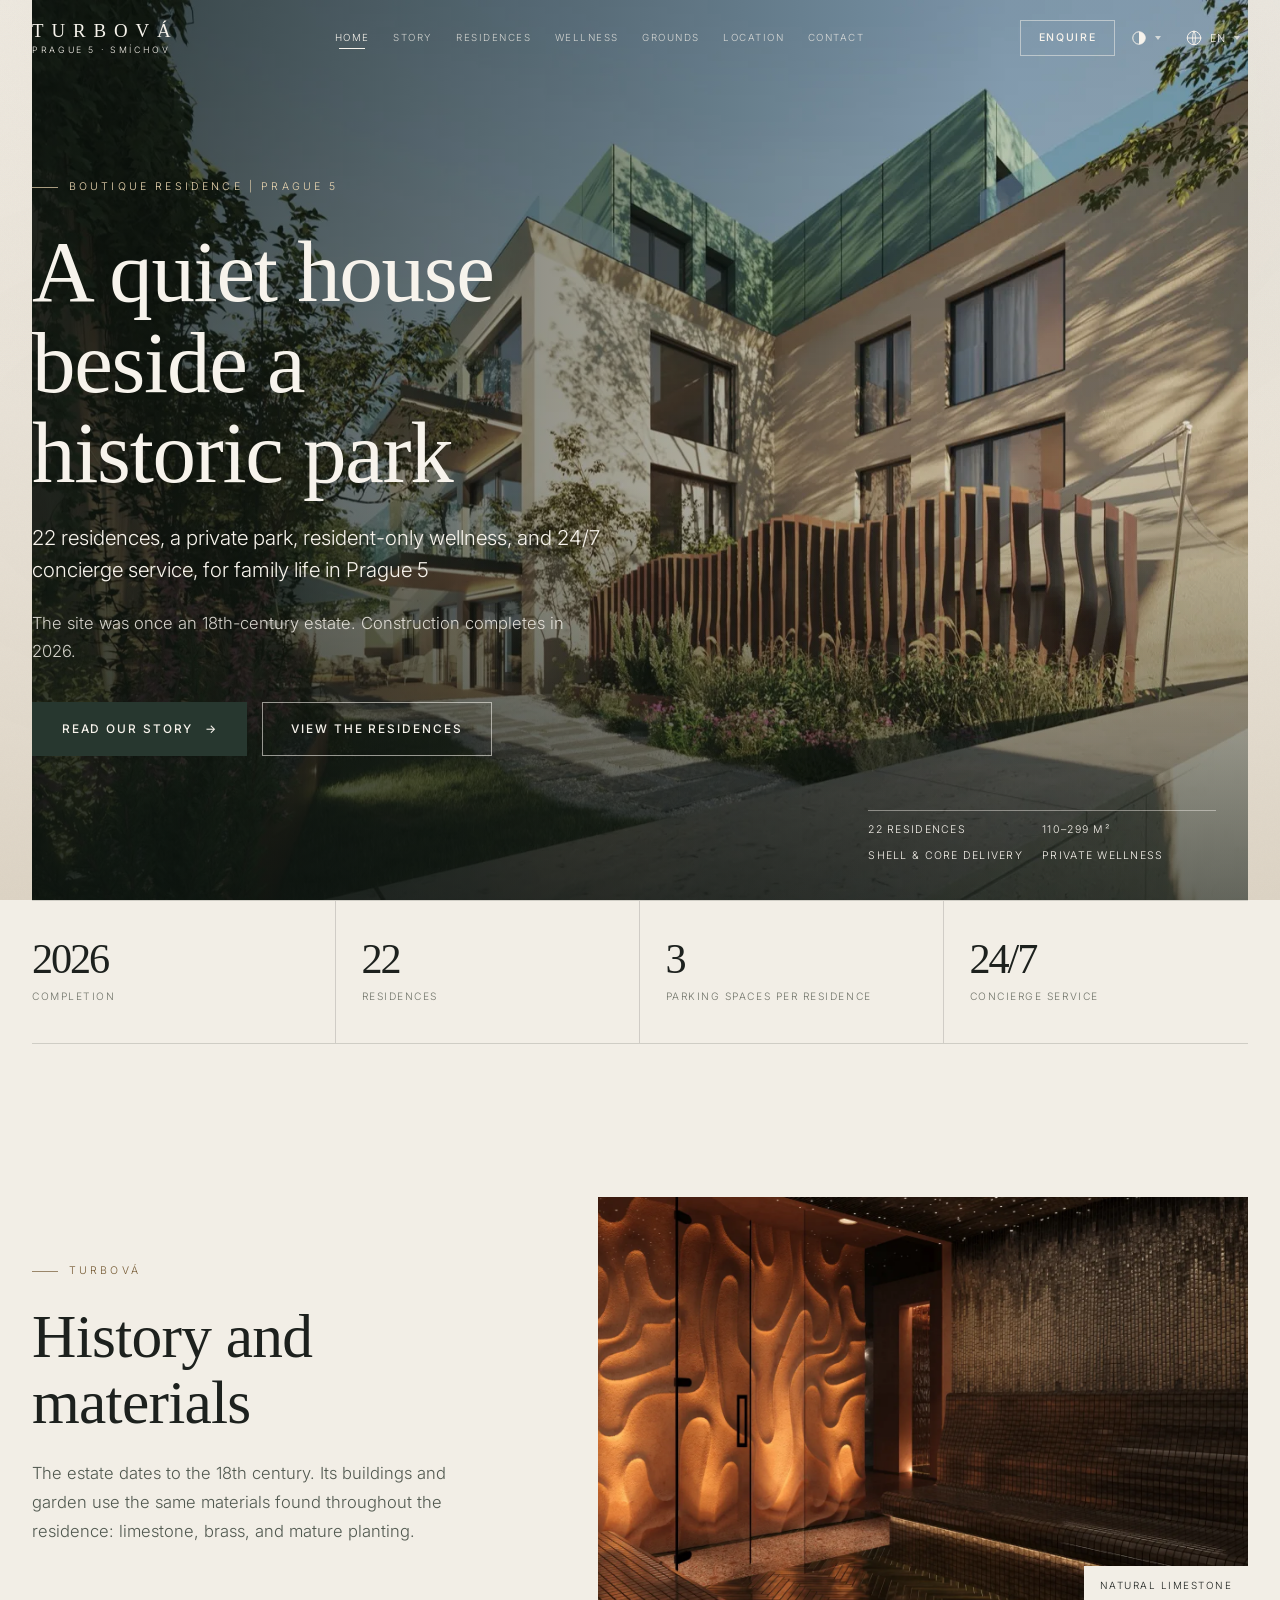
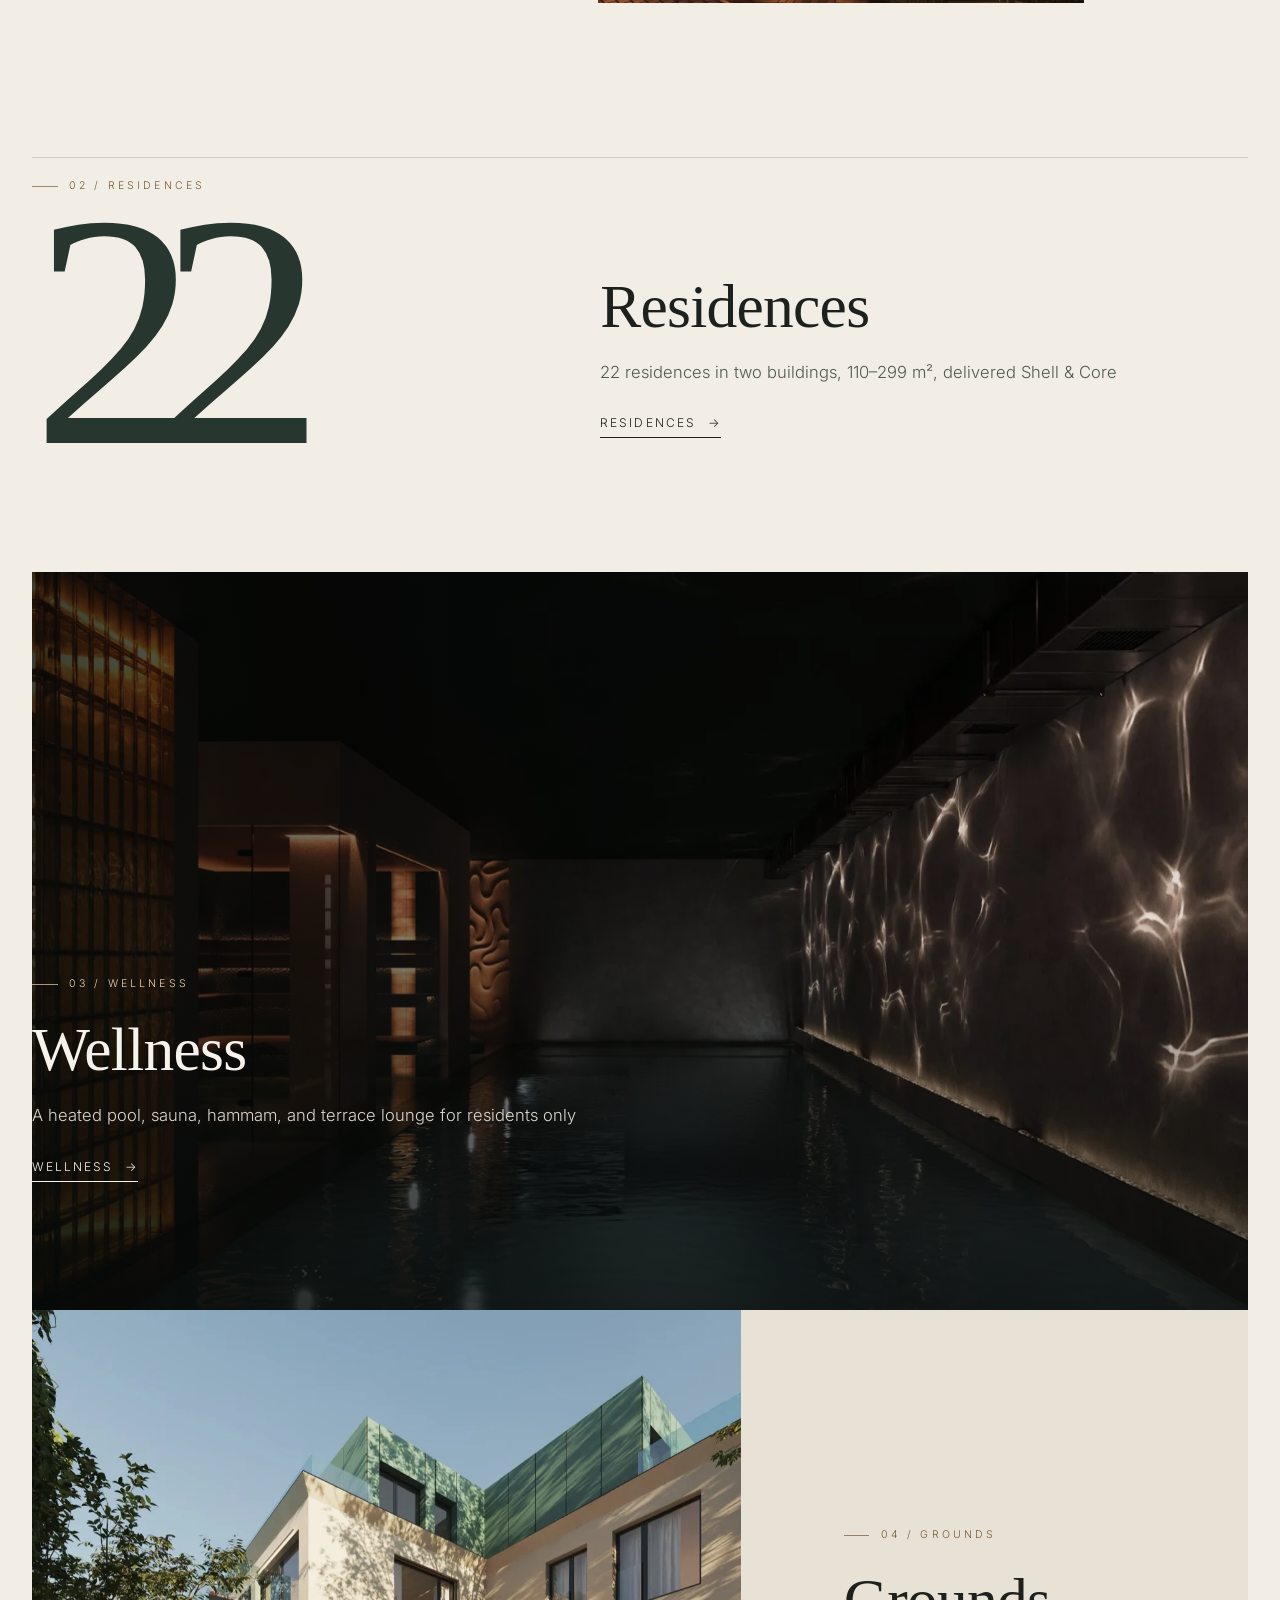
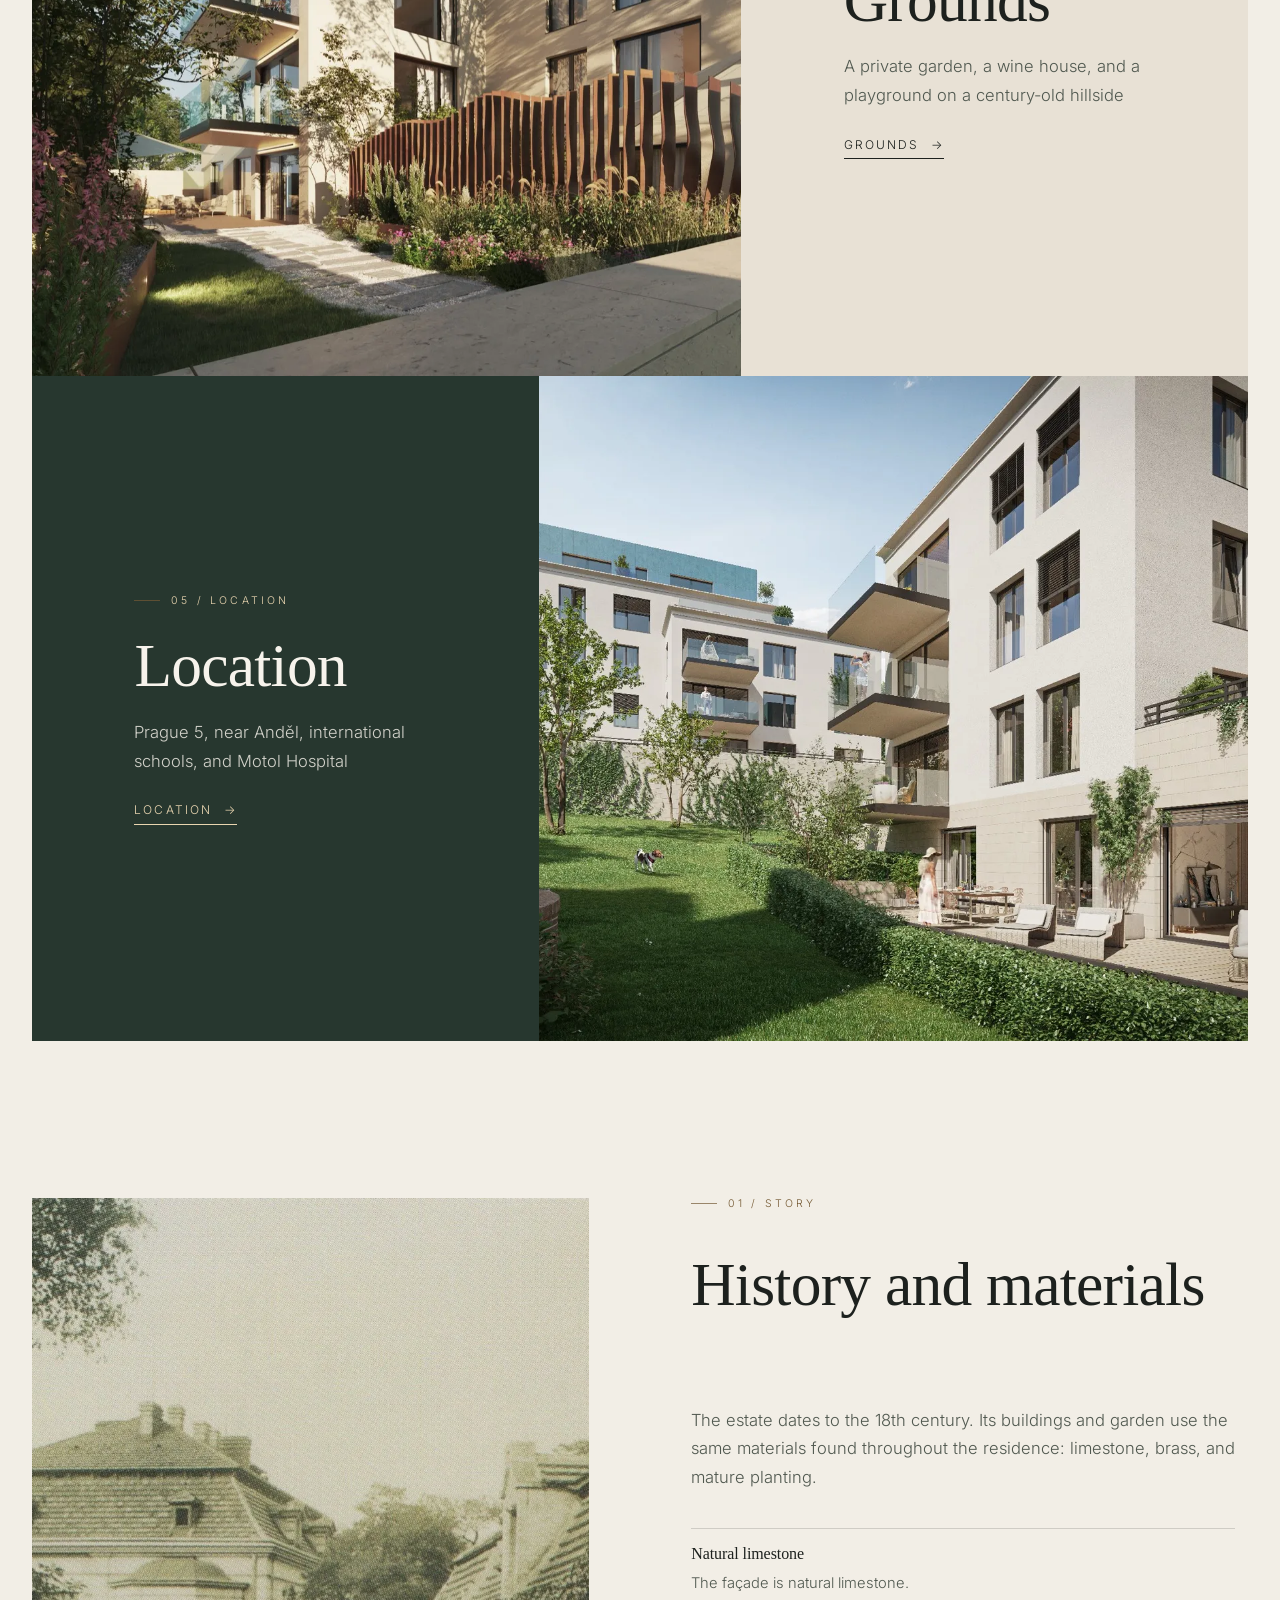
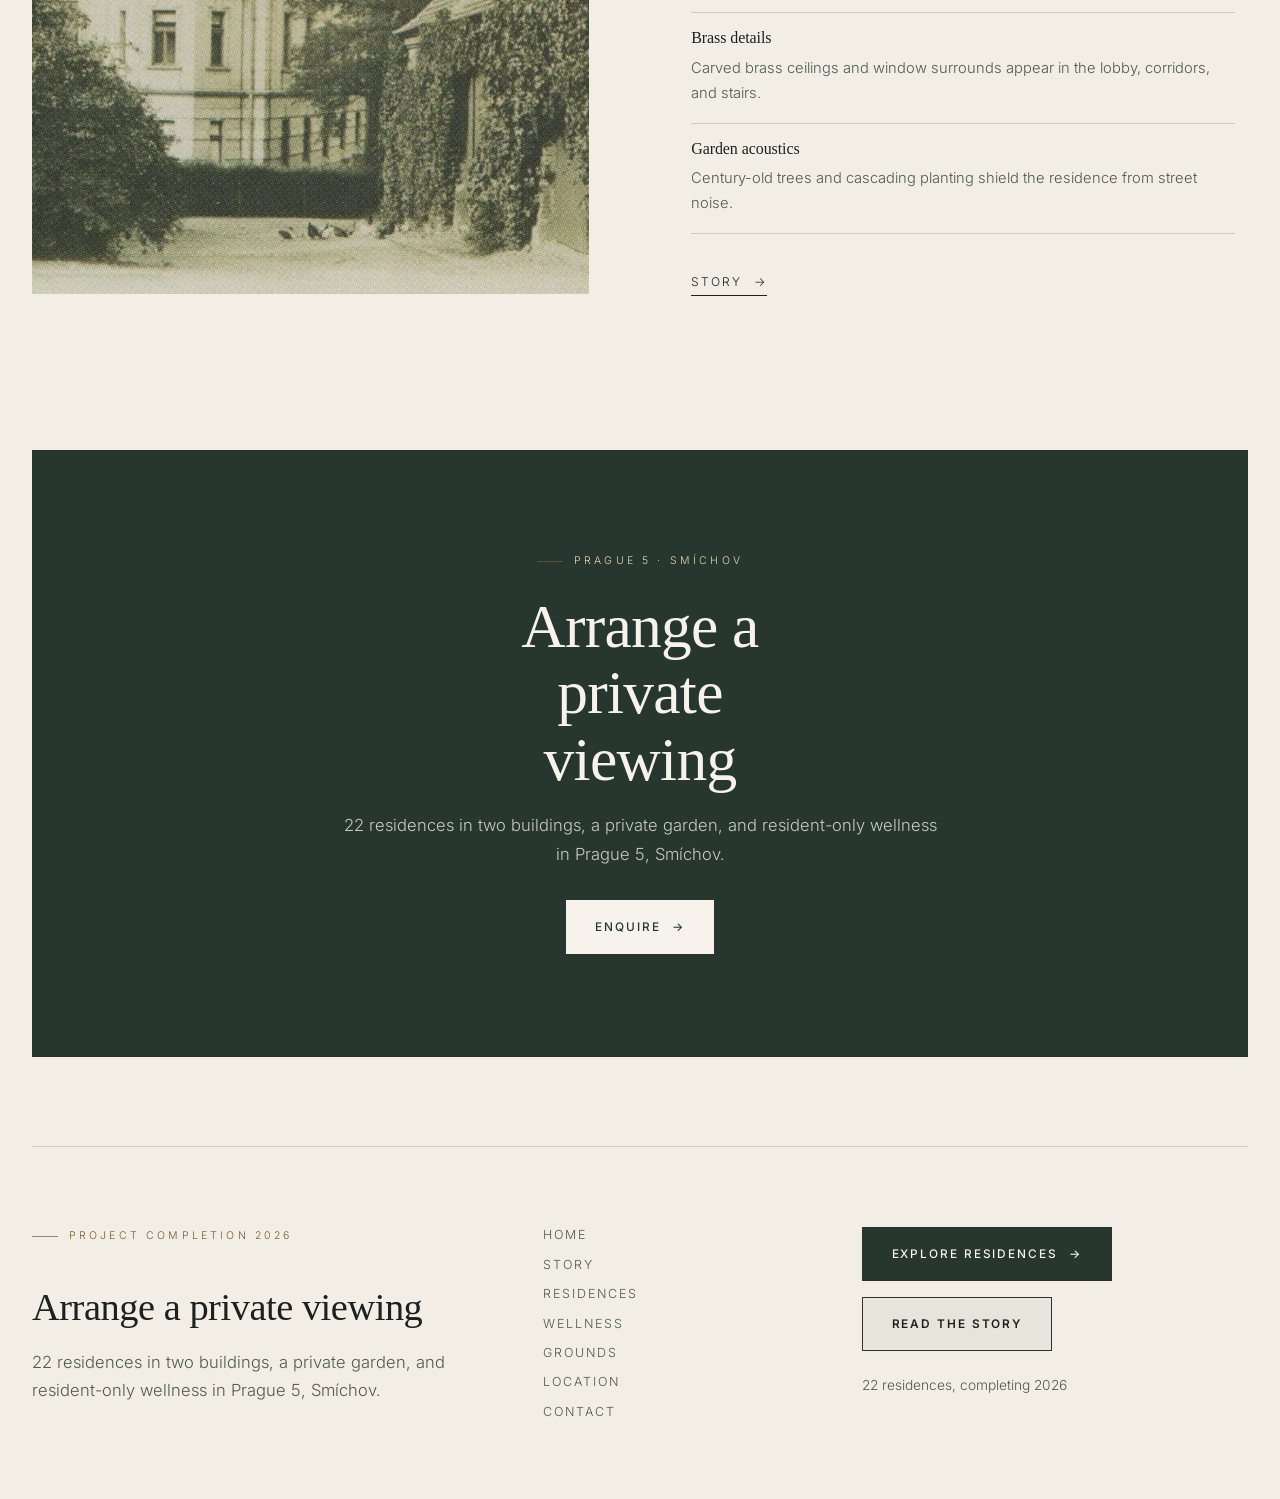
==== index.html @ 4c966126 "Refine full-bleed site layout" ====
<!DOCTYPE html>
<html lang="en">
  <head>
    <meta charset="UTF-8" />
    <meta name="viewport" content="width=device-width, initial-scale=1.0" />
    <script>(function(){try{var t=localStorage.getItem("turbova-theme");if(t)document.documentElement.setAttribute("data-theme",t);}catch(e){}})();</script>
    <title>Turbová | Home</title>
    <meta name="description" content="Turbová: 22 residences in two buildings, Prague 5, Smíchov. Private garden, resident-only wellness, 24/7 concierge. Completion 2026." />
    <meta property="og:image" content="assets/images/main-lobby-entrance-and-logo.webp" />
    <link rel="preconnect" href="https://fonts.googleapis.com" />
    <link rel="preconnect" href="https://fonts.gstatic.com" crossorigin />
    <link rel="stylesheet" href="https://fonts.googleapis.com/css2?family=Inter:wght@300;400;500;600&display=swap" media="print" onload="this.media='all'" />
    <noscript><link rel="stylesheet" href="https://fonts.googleapis.com/css2?family=Inter:wght@300;400;500;600&display=swap" /></noscript>
    <link rel="stylesheet" href="assets/styles/styles.css?v=1c4f0d797b" />
  </head>
  <body data-page="home">
    <div class="page-transition" aria-hidden="true"></div>
    <div id="site-shell"></div>
    <script defer src="assets/scripts/site-data-home.js?v=c7fa2e55e0"></script>
    <script defer src="assets/scripts/app.js?v=bca47e36cb"></script>
  </body>
</html>
---- assets/styles/styles.css ----
/* =====================================================================
   Colour system — four themes (Limestone / Terrazzo Night / Trnka Green /
   Vineyard), all defined as overrides of the same token set so every
   component below only ever reads a variable and never a literal colour.

   Cascade order:
     1. bare :root            → Limestone (light, default)
     2. prefers-color-scheme  → Terrazzo Night, unless the visitor already
                                 made an explicit light choice (limestone or
                                 trnka), which must keep winning
     3. [data-theme="..."]    → explicit choice always wins in both directions
   ===================================================================== */
:root {
  /* ---- Limestone (light, default) ---- */
  --paper: #f4efe7;
  --paper-warm: #efe8dc;
  --paper-deep: #e7decf;
  --paper-rgb: 244, 239, 231;

  --ink: #211d18;
  --ink-rgb: 33, 29, 24;
  --ink-soft: #4f483d;
  --muted: #685e4e;
  --muted-rgb: 104, 94, 78;

  --brass: #75592f;
  --brass-rgb: 117, 89, 47;
  --brass-soft: #b89c6a;

  --forest: #3a4034;
  --forest-rgb: 58, 64, 52;
  --forest-deep: #2b3027;

  /* Text/background pair for solid filled controls (primary button, checked
     choice-chip). Kept separate from --forest/--paper because on the dark
     themes the accent fill flips to brass-on-near-black — reusing the page
     ink/paper tokens there would silently invert to unreadable text. */
  --accent-fill-bg: var(--forest);
  --accent-fill-bg-hover: var(--forest-deep);
  --accent-fill-ink: var(--paper);

  --surface-rgb: 255, 253, 249;

  --danger: #b4583f;
  --danger-rgb: 180, 88, 63;
  --danger-ink: #7c2f1c;

  /* Photography doesn't change per theme, so on-image chrome (carousel
     arrows/dots, badges pinned to media) uses its own always-legible
     dark/light pair instead of the page ink/paper, which would invert on
     dark themes and disappear against a photo. */
  --media-dark-rgb: 28, 30, 24;
  --media-light-rgb: 244, 239, 231;

  --shadow-rgb: 33, 29, 24;

  /* body::after grain: the noise is a baked SVG data-URI (can't take a CSS
     var internally), so it's controlled from outside via opacity + an
     invert filter — flipping dark speckle to light speckle keeps it from
     reading as grey haze on dark grounds. */
  --grain-opacity: 0.5;
  --grain-invert: 0;

  --line: rgba(var(--ink-rgb), 0.12);
  --line-soft: rgba(var(--ink-rgb), 0.07);
  --shadow: 0 40px 90px -50px rgba(var(--shadow-rgb), 0.5);
  --shadow-soft: 0 24px 60px -40px rgba(var(--shadow-rgb), 0.4);
  --shadow-menu: 0 24px 50px -28px rgba(var(--shadow-rgb), 0.45);
  /* Subtle frame that keeps photography sitting correctly on both light and
     dark grounds: a hairline derived from --ink, so it's dark-on-light in
     the light themes and light-on-dark in the dark ones automatically. */
  --media-ring: inset 0 0 0 1px rgba(var(--ink-rgb), 0.08);

  --radius-xl: 4px;
  --radius-lg: 3px;
  --radius-md: 2px;
  --radius-pill: 999px;
  --container: min(1280px, calc(100vw - 9vw));
  --gutter: 9vw;
  --serif: "Iowan Old Style", "Baskerville", "Palatino Linotype", "Book Antiqua", Georgia, serif;
  --sans: "Inter", "Avenir Next", "Segoe UI", "Helvetica Neue", Arial, sans-serif;
  --ease: cubic-bezier(0.625, 0.05, 0, 1);
  --ease-soft: cubic-bezier(0.22, 1, 0.36, 1);

  /* ---- Spacing scale ---- */
  --space-3xs: 0.25rem;
  --space-2xs: 0.5rem;
  --space-xs: 0.75rem;
  --space-sm: 1rem;
  --space-md: 1.5rem;
  --space-lg: 2rem;
  --space-xl: 3rem;
  --space-2xl: 4rem;
  --space-3xl: clamp(4rem, 3rem + 4vw, 6rem);
  --space-4xl: clamp(5rem, 3.5rem + 6vw, 8rem);

  /* Vertical rhythm for page/section structure, replacing the arbitrary
     per-section margins that used to vary between 5rem and 9rem. */
  --section-gap: clamp(3.75rem, 3rem + 3.1vw, 5.75rem);
  --page-pad-top: clamp(2rem, 1.6rem + 1.6vw, 3.25rem);
  --page-pad-bottom: clamp(4rem, 3.2rem + 3.2vw, 6.5rem);

  /* ---- Type scale (fluid, clamp-based) ---- */
  --fs-2xs: clamp(0.6rem, 0.58rem + 0.1vw, 0.66rem);
  --fs-xs: clamp(0.68rem, 0.65rem + 0.15vw, 0.75rem);
  --fs-sm: clamp(0.82rem, 0.79rem + 0.15vw, 0.9rem);
  --fs-base: clamp(0.97rem, 0.93rem + 0.2vw, 1.04rem);
  --fs-md: clamp(1.03rem, 0.98rem + 0.3vw, 1.14rem);
  --fs-lg: clamp(1.08rem, 1rem + 0.55vw, 1.38rem);
  --fs-h3: clamp(1.2rem, 1.08rem + 0.7vw, 1.6rem);
  --fs-h2: clamp(2.2rem, 1.5rem + 3vw, 3.8rem);
  --fs-h1: clamp(2.75rem, 1.8rem + 5vw, 6.2rem);
  --fs-display: clamp(1.6rem, 1.15rem + 2.3vw, 2.6rem);

  --lh-tight: 1.04;
  --lh-snug: 1.16;
  --lh-normal: 1.5;
  --lh-relaxed: 1.72;
  --lh-loose: 1.85;
}

/* ---- Terrazzo Night: default dark, applied via system preference unless
   an explicit light theme (limestone/trnka) has already been chosen. ---- */
@media (prefers-color-scheme: dark) {
  :root:not([data-theme="limestone"]):not([data-theme="trnka"]) {
    --paper: #1c1815;
    --paper-warm: #221e19;
    --paper-deep: #14110e;
    --paper-rgb: 28, 24, 21;

    --ink: #efe8dc;
    --ink-rgb: 239, 232, 220;
    --ink-soft: #c7bcaa;
    --muted: #a89b84;
    --muted-rgb: 168, 155, 132;

    --brass: #d9b877;
    --brass-rgb: 217, 184, 119;
    --brass-soft: #c9a05c;

    --forest: #6b7a5c;
    --forest-rgb: 107, 122, 92;
    --forest-deep: #54614a;

    --accent-fill-bg: var(--brass);
    --accent-fill-bg-hover: var(--brass-soft);
    --accent-fill-ink: var(--paper-deep);

    --surface-rgb: 42, 37, 32;

    --danger: #e08a68;
    --danger-rgb: 224, 138, 104;
    --danger-ink: #f0a888;

    --media-dark-rgb: 20, 17, 14;
    --media-light-rgb: 239, 232, 220;

    --shadow-rgb: 0, 0, 0;

    --grain-opacity: 0.16;
    --grain-invert: 1;
  }
}

:root[data-theme="night"] {
  --paper: #1c1815;
  --paper-warm: #221e19;
  --paper-deep: #14110e;
  --paper-rgb: 28, 24, 21;

  --ink: #efe8dc;
  --ink-rgb: 239, 232, 220;
  --ink-soft: #c7bcaa;
  --muted: #a89b84;
  --muted-rgb: 168, 155, 132;

  --brass: #d9b877;
  --brass-rgb: 217, 184, 119;
  --brass-soft: #c9a05c;

  --forest: #6b7a5c;
  --forest-rgb: 107, 122, 92;
  --forest-deep: #54614a;

  --accent-fill-bg: var(--brass);
  --accent-fill-bg-hover: var(--brass-soft);
  --accent-fill-ink: var(--paper-deep);

  --surface-rgb: 42, 37, 32;

  --danger: #e08a68;
  --danger-rgb: 224, 138, 104;
  --danger-ink: #f0a888;

  --media-dark-rgb: 20, 17, 14;
  --media-light-rgb: 239, 232, 220;

  --shadow-rgb: 0, 0, 0;

  --grain-opacity: 0.16;
  --grain-invert: 1;
}

:root[data-theme="trnka"] {
  --paper: #eef1e6;
  --paper-warm: #e6ead9;
  --paper-deep: #dbe1cc;
  --paper-rgb: 238, 241, 230;

  --ink: #1f2a1c;
  --ink-rgb: 31, 42, 28;
  --ink-soft: #3d4a35;
  --muted: #5e6852;
  --muted-rgb: 94, 104, 82;

  --brass: #725a30;
  --brass-rgb: 114, 90, 48;
  --brass-soft: #a68c5c;

  --forest: #33422c;
  --forest-rgb: 51, 66, 44;
  --forest-deep: #212d1c;

  --accent-fill-bg: var(--forest);
  --accent-fill-bg-hover: var(--forest-deep);
  --accent-fill-ink: var(--paper);

  --surface-rgb: 248, 250, 243;

  --danger: #a85436;
  --danger-rgb: 168, 84, 54;
  --danger-ink: #6b3420;

  --media-dark-rgb: 24, 30, 20;
  --media-light-rgb: 238, 241, 230;

  --shadow-rgb: 20, 26, 17;

  --grain-opacity: 0.45;
  --grain-invert: 0;
}

:root[data-theme="vineyard"] {
  --paper: #14170f;
  --paper-warm: #181b12;
  --paper-deep: #0d0f09;
  --paper-rgb: 20, 23, 15;

  --ink: #eee6d2;
  --ink-rgb: 238, 230, 210;
  --ink-soft: #c3b99c;
  --muted: #a49a7c;
  --muted-rgb: 164, 154, 124;

  --brass: #d4ac67;
  --brass-rgb: 212, 172, 103;
  --brass-soft: #b48f4e;

  --forest: #5c6b46;
  --forest-rgb: 92, 107, 70;
  --forest-deep: #485436;

  --accent-fill-bg: var(--brass);
  --accent-fill-bg-hover: var(--brass-soft);
  --accent-fill-ink: var(--paper-deep);

  --surface-rgb: 32, 36, 26;

  --danger: #d99567;
  --danger-rgb: 217, 149, 103;
  --danger-ink: #eeab86;

  --media-dark-rgb: 14, 16, 10;
  --media-light-rgb: 238, 230, 210;

  --shadow-rgb: 0, 0, 0;

  --grain-opacity: 0.14;
  --grain-invert: 1;
}

/* Explicit light choice always wins over system dark preference. Re-declared
   here (identical to the bare :root values) purely so the cascade beats the
   prefers-color-scheme block above. */
:root[data-theme="limestone"] {
  --paper: #f4efe7;
  --paper-warm: #efe8dc;
  --paper-deep: #e7decf;
  --paper-rgb: 244, 239, 231;

  --ink: #211d18;
  --ink-rgb: 33, 29, 24;
  --ink-soft: #4f483d;
  --muted: #685e4e;
  --muted-rgb: 104, 94, 78;

  --brass: #75592f;
  --brass-rgb: 117, 89, 47;
  --brass-soft: #b89c6a;

  --forest: #3a4034;
  --forest-rgb: 58, 64, 52;
  --forest-deep: #2b3027;

  --accent-fill-bg: var(--forest);
  --accent-fill-bg-hover: var(--forest-deep);
  --accent-fill-ink: var(--paper);

  --surface-rgb: 255, 253, 249;

  --danger: #b4583f;
  --danger-rgb: 180, 88, 63;
  --danger-ink: #7c2f1c;

  --media-dark-rgb: 28, 30, 24;
  --media-light-rgb: 244, 239, 231;

  --shadow-rgb: 33, 29, 24;

  --grain-opacity: 0.5;
  --grain-invert: 0;
}

* {
  box-sizing: border-box;
}

html {
  scroll-behavior: smooth;
}

body {
  margin: 0;
  min-height: 100vh;
  min-height: 100dvh;
  font-family: var(--sans);
  font-weight: 300;
  color: var(--ink);
  background: var(--paper);
  position: relative;
  overflow-x: hidden;
  -webkit-font-smoothing: antialiased;
  text-rendering: optimizeLegibility;
}

/* Subtle paper grain & vignette */
body::before {
  content: "";
  position: fixed;
  inset: 0;
  z-index: -2;
  pointer-events: none;
  background:
    radial-gradient(circle at 18% -6%, rgba(var(--brass-rgb), 0.08), transparent 36%),
    radial-gradient(circle at 88% 8%, rgba(var(--forest-rgb), 0.06), transparent 32%),
    linear-gradient(180deg, var(--paper) 0%, var(--paper-warm) 60%, var(--paper-deep) 100%);
}

body::after {
  content: "";
  position: fixed;
  inset: 0;
  z-index: -1;
  pointer-events: none;
  opacity: var(--grain-opacity);
  filter: invert(var(--grain-invert));
  background-image: url("data:image/svg+xml,%3Csvg xmlns='http://www.w3.org/2000/svg' width='160' height='160'%3E%3Cfilter id='n'%3E%3CfeTurbulence type='fractalNoise' baseFrequency='0.9' numOctaves='2' stitchTiles='stitch'/%3E%3C/filter%3E%3Crect width='100%25' height='100%25' filter='url(%23n)' opacity='0.035'/%3E%3C/svg%3E");
}

@supports (-webkit-touch-callout: none) {
  body::after {
    display: none;
  }
  body::before {
    position: absolute;
  }
}

body.menu-open {
  overflow: hidden;
}

/* Page transition veil */
body.is-transition-out #site-shell {
  opacity: 0.18;
  transform: translateY(18px);
}

body.is-transition-enter #site-shell {
  opacity: 0;
  transform: translateY(-10px);
}

img {
  display: block;
  width: 100%;
  height: 100%;
  object-fit: cover;
}

a {
  color: inherit;
  text-decoration: none;
}

button {
  font: inherit;
  color: inherit;
}

a,
button,
label,
input,
select,
textarea {
  touch-action: manipulation;
  -webkit-tap-highlight-color: transparent;
}

#site-shell {
  position: relative;
  isolation: isolate;
  transition:
    transform 0.7s var(--ease),
    opacity 0.45s ease;
}

.page-transition {
  position: fixed;
  inset: 0;
  z-index: 90;
  pointer-events: none;
  opacity: 0;
  transform: translateY(100%);
  background: linear-gradient(180deg, var(--forest) 0%, var(--forest-deep) 100%);
  transition:
    transform 0.7s var(--ease),
    opacity 0.4s ease;
}

body.is-transition-out .page-transition {
  opacity: 1;
  transform: translateY(0);
}

body.is-transition-enter .page-transition {
  opacity: 1;
  transform: translateY(-100%);
}

/* Ambient washes kept very subtle for calm.
   Painted as radial gradients (not blurred circles) so the soft edges
   never get clipped to a hard rectangle — a known iOS Safari bug with
   filter: blur() on position: fixed layers — and to stay light on the GPU. */
.ambient {
  position: fixed;
  pointer-events: none;
  opacity: 0.32;
  z-index: -1;
  animation: drift 30s ease-in-out infinite alternate;
  -webkit-transform: translateZ(0);
  transform: translateZ(0);
  will-change: transform;
}

/* On iOS the drift is disabled, so a frozen wash can pool behind content and
   read as a dirty smudge. Hold it well below the threshold of notice. */
@supports (-webkit-touch-callout: none) {
  .ambient {
    animation: none;
    opacity: 0.18;
  }
}

.ambient--one {
  top: -16rem;
  right: -12rem;
  width: 48rem;
  height: 48rem;
  background: radial-gradient(closest-side, rgba(var(--brass-rgb), 0.2), transparent);
}

.ambient--two {
  bottom: 6rem;
  left: -14rem;
  width: 42rem;
  height: 42rem;
  background: radial-gradient(closest-side, rgba(var(--forest-rgb), 0.2), transparent);
  animation-duration: 36s;
}

.ambient--three {
  top: 58%;
  left: 58%;
  width: 26rem;
  height: 26rem;
  background: radial-gradient(closest-side, rgba(var(--brass-rgb), 0.09), transparent);
  animation-duration: 26s;
}

/* Scroll progress bar */
.scroll-progress {
  position: fixed;
  top: 0;
  left: 0;
  height: 2px;
  width: 100%;
  transform: scaleX(var(--progress, 0));
  transform-origin: left center;
  background: linear-gradient(90deg, var(--brass), var(--brass-soft));
  z-index: 60;
}

.page,
.site-footer {
  width: var(--container);
  margin: 0 auto;
}

.site-header {
  width: var(--container);
  margin: 0 auto;
}

/* ---------- Header ---------- */
.site-header {
  position: sticky;
  top: 0;
  z-index: 50;
  display: flex;
  align-items: center;
  justify-content: space-between;
  gap: 18px;
  padding: 1.6rem 0;
  border-bottom: 1px solid transparent;
  transition:
    padding 0.4s var(--ease),
    border-color 0.4s var(--ease),
    background 0.4s var(--ease);
}

.site-header.is-stuck {
  padding: 1rem 0;
  background: rgba(var(--paper-rgb), 0.86);
  backdrop-filter: blur(18px);
  -webkit-backdrop-filter: blur(18px);
  border-bottom: 1px solid var(--line);
  width: 100%;
  padding-inline: var(--gutter);
}

.site-header.is-stuck::before {
  content: "";
  position: absolute;
  inset: 0;
  background: rgba(var(--paper-rgb), 0.86);
  z-index: -1;
}

.brandmark {
  display: grid;
  gap: 4px;
  overflow: hidden;
}

.brandmark-word {
  font-family: var(--serif);
  font-size: 1.2rem;
  letter-spacing: 0.34em;
  text-transform: uppercase;
}

.brandmark-sub {
  color: var(--muted);
  font-size: 0.62rem;
  letter-spacing: 0.4em;
  text-transform: uppercase;
}

.desktop-nav,
.header-actions {
  display: flex;
  align-items: center;
}

.desktop-nav {
  gap: 4px;
}

.nav-link,
.mobile-nav-link,
.footer-link {
  position: relative;
  color: var(--ink-soft);
  transition: color 0.3s var(--ease);
}

.nav-link {
  padding: 8px 14px;
  font-size: 0.72rem;
  letter-spacing: 0.18em;
  text-transform: uppercase;
}

.nav-link::after {
  content: "";
  position: absolute;
  left: 14px;
  right: 14px;
  bottom: 2px;
  height: 1px;
  background: var(--brass);
  transform: scaleX(0);
  transform-origin: left center;
  transition: transform 0.4s var(--ease);
}

.nav-link:hover,
.nav-link.is-active {
  color: var(--ink);
}

.nav-link:hover::after,
.nav-link.is-active::after {
  transform: scaleX(1);
}

.header-actions {
  gap: 14px;
}

.lang-globe,
.lang-option,
.theme-globe,
.theme-option,
.menu-button,
.mobile-close {
  border: 0;
  background: transparent;
  cursor: pointer;
}

/* ---------- Language select (globe dropdown) ---------- */
.lang-select {
  position: relative;
  display: flex;
  align-items: center;
}

.lang-globe {
  display: inline-flex;
  align-items: center;
  gap: 7px;
  padding: 6px 8px;
  color: var(--ink-soft);
  letter-spacing: 0.16em;
  text-transform: uppercase;
  font-size: 0.68rem;
  transition: color 0.3s var(--ease);
}

.lang-globe:hover,
.lang-select.is-open .lang-globe {
  color: var(--ink);
}

.lang-globe__icon {
  width: 18px;
  height: 18px;
}

.lang-globe__chevron {
  width: 0;
  height: 0;
  border-left: 3.5px solid transparent;
  border-right: 3.5px solid transparent;
  border-top: 4px solid currentColor;
  opacity: 0.7;
  transition: transform 0.3s var(--ease);
}

.lang-select.is-open .lang-globe__chevron {
  transform: rotate(180deg);
}

.lang-menu {
  position: absolute;
  top: calc(100% + 12px);
  right: 0;
  min-width: 190px;
  margin: 0;
  padding: 8px;
  list-style: none;
  background: var(--paper);
  border: 1px solid var(--line);
  border-radius: 14px;
  box-shadow: var(--shadow-menu);
  opacity: 0;
  transform: translateY(-8px);
  pointer-events: none;
  transition:
    opacity 0.35s var(--ease),
    transform 0.35s var(--ease);
  z-index: 40;
}

.lang-select.is-open .lang-menu {
  opacity: 1;
  transform: translateY(0);
  pointer-events: auto;
}

.lang-option {
  display: flex;
  align-items: center;
  justify-content: space-between;
  gap: 1.4rem;
  width: 100%;
  padding: 10px 12px;
  border-radius: 9px;
  color: var(--ink-soft);
  font-size: 0.82rem;
  letter-spacing: 0.02em;
  transition:
    background 0.3s var(--ease),
    color 0.3s var(--ease);
}

.lang-option:hover {
  background: var(--paper-deep);
  color: var(--ink);
}

.lang-option__code {
  font-size: 0.64rem;
  letter-spacing: 0.16em;
  text-transform: uppercase;
  color: var(--muted);
}

.lang-option.is-active {
  color: var(--ink);
}

.lang-option.is-active .lang-option__code {
  color: var(--brass);
}

/* ---------- Theme select (mirrors the language globe exactly) ---------- */
.theme-select {
  position: relative;
  display: flex;
  align-items: center;
}

.theme-globe {
  display: inline-flex;
  align-items: center;
  gap: 7px;
  padding: 6px 8px;
  color: var(--ink-soft);
  transition: color 0.3s var(--ease);
}

.theme-globe:hover,
.theme-select.is-open .theme-globe {
  color: var(--ink);
}

.theme-globe__icon {
  width: 18px;
  height: 18px;
}

.theme-globe__chevron {
  width: 0;
  height: 0;
  border-left: 3.5px solid transparent;
  border-right: 3.5px solid transparent;
  border-top: 4px solid currentColor;
  opacity: 0.7;
  transition: transform 0.3s var(--ease);
}

.theme-select.is-open .theme-globe__chevron {
  transform: rotate(180deg);
}

.theme-menu {
  position: absolute;
  top: calc(100% + 12px);
  right: 0;
  min-width: 200px;
  margin: 0;
  padding: 8px;
  list-style: none;
  background: var(--paper);
  border: 1px solid var(--line);
  border-radius: 14px;
  box-shadow: var(--shadow-menu);
  opacity: 0;
  transform: translateY(-8px);
  pointer-events: none;
  transition:
    opacity 0.35s var(--ease),
    transform 0.35s var(--ease);
  z-index: 40;
}

.theme-select.is-open .theme-menu {
  opacity: 1;
  transform: translateY(0);
  pointer-events: auto;
}

.theme-option {
  display: flex;
  align-items: center;
  gap: 0.7rem;
  width: 100%;
  padding: 9px 12px;
  border-radius: 9px;
  color: var(--ink-soft);
  font-size: 0.82rem;
  letter-spacing: 0.02em;
  transition:
    background 0.3s var(--ease),
    color 0.3s var(--ease);
}

.theme-option:hover {
  background: var(--paper-deep);
  color: var(--ink);
}

.theme-option.is-active {
  color: var(--ink);
}

.theme-option__swatch {
  flex-shrink: 0;
  width: 18px;
  height: 18px;
  border-radius: 50%;
  border: 1px solid var(--line);
}

.theme-option.is-active .theme-option__swatch {
  box-shadow: 0 0 0 2px var(--paper), 0 0 0 3px var(--brass);
}

.theme-option__check {
  margin-left: auto;
  color: var(--brass);
  opacity: 0;
}

.theme-option.is-active .theme-option__check {
  opacity: 1;
}

.theme-menu__divider {
  height: 1px;
  margin: 6px 4px;
  background: var(--line-soft);
  border: 0;
}

.menu-button {
  display: none;
  width: 44px;
  height: 44px;
  padding: 0;
  align-items: center;
  justify-content: center;
  flex-direction: column;
  gap: 5px;
}

.menu-button span {
  display: block;
  width: 22px;
  height: 1px;
  background: var(--ink);
  transition: transform 0.3s var(--ease);
}

/* ---------- Mobile menu ---------- */
.mobile-menu {
  position: fixed;
  inset: 0;
  z-index: 70;
  padding: 2rem var(--gutter);
  background: var(--paper);
  transform: translateY(-100%);
  transition: transform 0.32s var(--ease);
  display: none;
  flex-direction: column;
}

.mobile-menu.is-open {
  transform: translateY(0);
}

.mobile-menu__head {
  display: flex;
  align-items: flex-start;
  justify-content: space-between;
  gap: 18px;
  padding-bottom: 2rem;
  border-bottom: 1px solid var(--line);
}

.mobile-menu__head h2 {
  margin: 0.4rem 0 0;
  font-size: 2.4rem;
}

.mobile-links {
  display: grid;
  gap: 0;
  padding-top: 1rem;
}

.mobile-nav-link {
  padding: 1.2rem 0;
  border-bottom: 1px solid var(--line-soft);
  font-family: var(--serif);
  font-size: 1.9rem;
  letter-spacing: 0;
  display: flex;
  align-items: baseline;
  gap: 1rem;
}

.mobile-nav-link::before {
  content: attr(data-index);
  font-family: var(--sans);
  font-size: 0.7rem;
  color: var(--brass);
  letter-spacing: 0.2em;
}

.mobile-nav-link:hover,
.mobile-nav-link.is-active {
  color: var(--brass);
}

.mobile-close {
  padding: 8px 0;
  color: var(--muted);
  letter-spacing: 0.18em;
  text-transform: uppercase;
  font-size: 0.7rem;
}

.mobile-menu__lang {
  display: flex;
  flex-direction: column;
  gap: 1.4rem;
  padding-top: 2rem;
  border-top: 1px solid var(--line-soft);
  margin-top: auto;
}

.mobile-menu__control {
  display: flex;
  align-items: center;
  justify-content: space-between;
  gap: 1rem;
}

.mobile-menu__control-label {
  color: var(--muted);
  font-size: 0.7rem;
  letter-spacing: 0.18em;
  text-transform: uppercase;
}

/* ---------- Typography ---------- */
.page {
  padding: var(--page-pad-top) 0 var(--page-pad-bottom);
}

.page > section {
  position: relative;
  margin-bottom: var(--section-gap);
}

.eyebrow {
  margin: 0 0 1.4rem;
  color: var(--brass);
  font-size: var(--fs-2xs);
  letter-spacing: 0.3em;
  text-transform: uppercase;
  display: inline-flex;
  align-items: center;
  gap: 0.7rem;
}

.eyebrow::before {
  content: "";
  width: 1.6rem;
  height: 1px;
  background: var(--brass);
  opacity: 0.7;
}

h1,
h2,
h3 {
  margin: 0;
  font-family: var(--serif);
  font-weight: 400;
}

/* A coherent display scale: h1 stays close to single-line optical tightness
   (it's almost always a short tagline), h2 loosens a touch, and h3 loosens
   further still since it's the level most likely to wrap to two or three
   lines inside cards — 1.02 line-height there used to collide badly. */
h1 {
  font-size: var(--fs-h1);
  line-height: var(--lh-tight);
  letter-spacing: -0.015em;
}

h2 {
  font-size: var(--fs-h2);
  line-height: 1.08;
  letter-spacing: -0.012em;
}

h3 {
  font-size: var(--fs-h3);
  line-height: var(--lh-snug);
  letter-spacing: -0.005em;
}

p {
  margin: 0;
  color: var(--ink-soft);
  line-height: var(--lh-relaxed);
  font-size: var(--fs-base);
}

.lead {
  max-width: 38rem;
  font-size: var(--fs-lg);
  color: var(--ink);
  line-height: 1.55;
  font-weight: 300;
}

.description,
.section-copy {
  max-width: 38rem;
}

.section-heading {
  display: grid;
  gap: var(--space-sm);
  margin-bottom: var(--space-2xl);
  max-width: 44rem;
}

.section-heading--center {
  justify-items: center;
  text-align: center;
  margin-inline: auto;
}

/* ---------- Buttons ---------- */
.button {
  position: relative;
  display: inline-flex;
  align-items: center;
  justify-content: center;
  gap: 0.7rem;
  min-height: 54px;
  padding: 0.9rem 1.8rem;
  border-radius: var(--radius-pill);
  border: 1px solid transparent;
  font-size: 0.74rem;
  font-weight: 500;
  letter-spacing: 0.2em;
  text-transform: uppercase;
  overflow: hidden;
  transition:
    transform 0.4s var(--ease),
    border-color 0.4s var(--ease),
    color 0.4s var(--ease),
    background 0.4s var(--ease);
}

.button-primary {
  color: var(--accent-fill-ink);
  background: var(--accent-fill-bg);
}

.button-primary:hover {
  background: var(--accent-fill-bg-hover);
  transform: translateY(-2px);
}

.button:active,
.button-primary:active,
.button-secondary:active,
.button-enquire:active,
.menu-button:active,
.mobile-close:active,
.mobile-nav-link:active,
.lang-globe:active,
.lang-option:active {
  transform: scale(0.985);
}

.button-secondary {
  color: var(--ink);
  border-color: var(--forest);
  border-width: 1.5px;
  font-weight: 600;
  background: rgba(var(--forest-rgb), 0.05);
}

.button-secondary:hover {
  border-color: var(--brass);
  color: var(--brass);
  background: rgba(var(--brass-rgb), 0.08);
}

.button-enquire {
  min-height: 36px;
  padding: 0.45rem 1.1rem;
  font-size: 0.66rem;
  letter-spacing: 0.18em;
  text-transform: uppercase;
  color: var(--ink);
  border: 1px solid var(--line);
  border-radius: var(--radius-pill);
  background: transparent;
  transition:
    border-color 0.3s var(--ease),
    color 0.3s var(--ease);
}

.button-enquire:hover {
  border-color: var(--brass);
  color: var(--brass);
}

.button .button__arrow {
  display: inline-block;
  transition: transform 0.4s var(--ease);
}

.button:hover .button__arrow {
  transform: translateX(4px);
}

/* ---------- Hero (home) ---------- */
.hero-shell {
  display: grid;
  gap: 3rem;
}

.hero-shell--home {
  min-height: min(86vh, 760px);
  min-height: min(86dvh, 760px);
  align-content: center;
  grid-template-columns: minmax(0, 1.05fr) minmax(0, 0.95fr);
  align-items: center;
  gap: 5rem;
}

/* The hero is tall (full-height carousel); the standard 9rem section gap below
   it reads as a dead zone before the stats. Tighten just this transition. */
.page .hero-shell--home {
  margin-bottom: 4.5rem;
}

/* Story hero: sit the copy beside the image and cap the carousel so the whole
   hero is visible at once instead of one oversized portrait image. */
.hero-shell--story {
  min-height: auto;
  align-content: center;
  grid-template-columns: minmax(0, 1.05fr) minmax(0, 0.95fr);
  align-items: center;
  gap: 5rem;
}

.collage--story .img-carousel {
  aspect-ratio: 5 / 6;
  max-width: 560px;
  margin-inline: auto;
}

.hero-shell__copy {
  display: grid;
  gap: clamp(1.3rem, 1rem + 0.8vw, 1.8rem);
}

.hero-shell__copy h1 {
  max-width: 14ch;
}

.hero-actions {
  display: flex;
  flex-wrap: wrap;
  gap: 0.9rem;
  padding-top: 0.8rem;
}

.hero-badge-row {
  display: flex;
  flex-wrap: wrap;
  gap: 0;
  margin-top: 1.4rem;
  border-top: 1px solid var(--line);
}

.hero-badge {
  flex: 1 1 auto;
  padding: 1.2rem 1.4rem;
  border-right: 1px solid var(--line);
  color: var(--ink-soft);
  font-size: 0.74rem;
  letter-spacing: 0.08em;
}

/* Keep the first cell flush with the column edge; only inner cells need
   left padding so their text clears the divider line. */
.hero-badge:first-child {
  padding-left: 0;
}

.hero-badge:last-child {
  border-right: 0;
}

/* Stacked image collage — calmer, aligned */
.collage,
.chapter-hero__media,
.legacy-spotlight__media,
.story-beat__media {
  position: relative;
}

.gallery-card img,
.story-profile-card__media img {
  transition: transform 1.4s var(--ease);
}

/* ---------- Image Carousel (sliding) ---------- */
.img-carousel {
  position: relative;
  width: 100%;
  aspect-ratio: 4 / 5;
  overflow: hidden;
  border-radius: var(--radius-lg);
  box-shadow: var(--shadow), var(--media-ring);
  background: var(--paper-deep);
}

.chapter-hero__media .img-carousel {
  aspect-ratio: 5 / 6;
}

.img-carousel__track {
  display: flex;
  height: 100%;
  will-change: transform;
}

.img-carousel__slide {
  flex: 0 0 100%;
  width: 100%;
  height: 100%;
  margin: 0;
  padding: 0;
}

.img-carousel__slide img {
  width: 100%;
  height: 100%;
  object-fit: cover;
}

.img-carousel__dots {
  position: absolute;
  left: 0;
  right: 0;
  bottom: 1rem;
  z-index: 6;
  display: flex;
  justify-content: center;
  gap: 0.5rem;
}

.img-carousel__dot {
  width: 7px;
  height: 7px;
  padding: 0;
  border: none;
  border-radius: 50%;
  background: rgba(var(--media-light-rgb), 0.55);
  cursor: pointer;
  transition: background 0.5s var(--ease), transform 0.5s var(--ease);
}

.img-carousel__dot:focus-visible {
  outline: 2px solid rgb(var(--media-light-rgb));
  outline-offset: 3px;
}

.img-carousel__dot.is-active {
  background: rgb(var(--media-light-rgb));
  transform: scale(1.25);
}

.img-carousel__arrow {
  position: absolute;
  top: 50%;
  transform: translateY(-50%);
  z-index: 6;
  display: inline-flex;
  align-items: center;
  justify-content: center;
  width: 2.6rem;
  height: 2.6rem;
  border-radius: 50%;
  border: 1px solid rgba(var(--media-light-rgb), 0.4);
  background: rgba(var(--media-dark-rgb), 0.42);
  color: rgb(var(--media-light-rgb));
  font-size: 1.05rem;
  line-height: 1;
  cursor: pointer;
  opacity: 0;
  transition:
    opacity 0.4s var(--ease),
    background 0.4s var(--ease),
    border-color 0.4s var(--ease);
}

.img-carousel:hover .img-carousel__arrow,
.img-carousel__arrow:focus-visible {
  opacity: 1;
}

.img-carousel__arrow:hover {
  background: rgba(var(--media-dark-rgb), 0.68);
  border-color: rgb(var(--media-light-rgb));
}

.img-carousel__arrow--prev {
  left: 1rem;
}

.img-carousel__arrow--next {
  right: 1rem;
}

/* Touch devices can't hover — keep the arrows visible so they stay usable. */
@media (hover: none) {
  .img-carousel__arrow {
    opacity: 1;
  }
}

.floating-badge {
  position: absolute;
  z-index: 6;
  display: grid;
  gap: 0.2rem;
  padding: 0.9rem 1.1rem;
  min-width: 7.5rem;
  background: var(--paper);
  border: 1px solid var(--line);
  box-shadow: 0 16px 40px -28px rgba(var(--shadow-rgb), 0.4);
}

.floating-badge strong {
  color: var(--ink);
  font-size: 1.4rem;
  font-family: var(--serif);
  font-weight: 400;
  line-height: 1;
}

.floating-badge span {
  color: var(--muted);
  font-size: 0.64rem;
  letter-spacing: 0.18em;
  text-transform: uppercase;
}

.collage--story .floating-badge--1 {
  top: 2%;
  right: 2%;
}

.collage--story .floating-badge--2 {
  left: -2%;
  top: 30%;
}

.collage--story .floating-badge--3 {
  display: none;
}

/* ---------- Metric strip ---------- */
.metric-strip {
  display: grid;
  gap: 0;
  grid-template-columns: repeat(auto-fit, minmax(180px, 1fr));
  border-top: 1px solid var(--line);
  border-bottom: 1px solid var(--line);
}

.metric-card {
  padding: 3rem 1.8rem;
  border-right: 1px solid var(--line);
  display: grid;
  gap: 0.6rem;
  align-content: start;
}

.metric-card:first-child {
  padding-left: 0;
}

.metric-card:last-child {
  border-right: 0;
}

.metric-card strong {
  font-family: var(--serif);
  font-weight: 400;
  font-size: clamp(2.4rem, 4vw, 3.4rem);
  line-height: 0.95;
  color: var(--ink);
}

.metric-card span {
  color: var(--muted);
  font-size: 0.86rem;
  line-height: 1.5;
}

/* ---------- Chapter rail ---------- */
.chapter-rail {
  display: grid;
  gap: 2.6rem;
}

.chapter-list {
  display: grid;
  gap: 0;
  grid-template-columns: 1fr;
  border-top: 1px solid var(--line);
}

.chapter-card {
  position: relative;
  display: grid;
  grid-template-columns: 5rem minmax(0, 14rem) minmax(0, 1fr) 3rem;
  align-items: center;
  gap: 2rem;
  padding: 2.2rem 0;
  border-bottom: 1px solid var(--line);
  transition: padding-left 0.5s var(--ease);
  overflow: hidden;
}

.chapter-card::before {
  content: "";
  position: absolute;
  inset: 0;
  background: linear-gradient(90deg, rgba(var(--brass-rgb), 0.07), transparent 70%);
  opacity: 0;
  transition: opacity 0.5s var(--ease);
  pointer-events: none;
}

.chapter-card:hover {
  padding-left: 1.4rem;
}

.chapter-card:hover::before {
  opacity: 1;
}

.chapter-card__number {
  color: var(--brass);
  font-size: 0.78rem;
  letter-spacing: 0.22em;
}

.chapter-card h3 {
  transition: color 0.4s var(--ease);
}

.chapter-card:hover h3 {
  color: var(--brass);
}

.chapter-card p {
  font-size: 0.94rem;
}

.chapter-card__arrow {
  justify-self: end;
  color: var(--brass);
  font-size: 1.2rem;
  opacity: 0;
  transform: translateX(-8px);
  transition: opacity 0.4s var(--ease), transform 0.4s var(--ease);
}

.chapter-card:hover .chapter-card__arrow {
  opacity: 1;
  transform: translateX(0);
}

/* ---------- Legacy spotlight ---------- */
.legacy-spotlight {
  display: grid;
  gap: 4rem;
  align-items: center;
  grid-template-columns: minmax(0, 0.95fr) minmax(0, 1.05fr);
}

.legacy-spotlight__copy {
  display: grid;
  gap: 2rem;
}

.detail-card-grid {
  display: grid;
  gap: 0;
  grid-template-columns: 1fr;
  border-top: 1px solid var(--line);
}

.detail-card {
  display: grid;
  gap: 0.5rem;
  padding: 1.4rem 0;
  border-bottom: 1px solid var(--line);
}

.detail-card h3 {
  font-size: 1.15rem;
}

.detail-card p {
  font-size: 0.92rem;
}

/* ---------- Story introduction ---------- */
.story-introduction {
  display: grid;
  gap: 3rem;
}

.story-introduction__grid {
  display: grid;
  gap: 2rem;
  grid-template-columns: repeat(2, minmax(0, 1fr));
}

.story-profile-card {
  display: grid;
  gap: 1.6rem;
}

.story-profile-card__media {
  aspect-ratio: 1.3;
  overflow: hidden;
  border-radius: var(--radius-lg);
}

.story-profile-card:hover .story-profile-card__media img {
  transform: scale(1.05);
}

.story-profile-card__copy {
  display: grid;
  gap: 0.7rem;
}

.story-profile-card__copy .eyebrow {
  margin-bottom: 0.3rem;
}

/* ---------- Timeline ---------- */
.timeline-strip {
  display: grid;
  /* All milestones fit on the page at once — they wrap into rows instead of
     scrolling horizontally. */
  grid-template-columns: repeat(auto-fit, minmax(140px, 1fr));
  gap: 0;
  border-top: 1px solid var(--line);
}

.timeline-item {
  display: grid;
  gap: 0.5rem;
  align-content: start;
  padding: 1.4rem 1.4rem;
  border-right: 1px solid var(--line);
  border-bottom: 1px solid var(--line);
}

.timeline-item:first-child {
  padding-left: 0;
}

.timeline-item strong {
  color: var(--brass);
  font-family: var(--serif);
  font-weight: 400;
  font-size: 1.4rem;
  letter-spacing: 0.02em;
}

.timeline-item span {
  color: var(--ink-soft);
  line-height: 1.5;
  font-size: 0.9rem;
}

/* ---------- Story beats (sticky pinned scroll) ---------- */
.story-beat {
  display: grid;
  gap: 3rem;
  align-items: center;
  grid-template-columns: minmax(0, 1fr) minmax(0, 1fr);
}

.story-beat--reverse .story-beat__media {
  order: 2;
}

.story-beat--reverse .story-beat__copy {
  order: 1;
}

.story-beat__media {
  position: -webkit-sticky;
  position: sticky;
  top: 14vh;
  top: 14dvh;
}

.story-beat__copy {
  display: grid;
  gap: 1.3rem;
  padding: 4rem 0;
}

.story-beat__number {
  color: var(--brass);
  font-family: var(--serif);
  font-size: 1.1rem;
  letter-spacing: 0.1em;
}

.story-beat h2 {
  font-size: clamp(1.9rem, 3vw, 3rem);
}

.media-stack__badge {
  position: absolute;
  left: 1.4rem;
  top: 1.4rem;
  z-index: 5;
  padding: 0.6rem 1rem;
  background: var(--paper);
  border: 1px solid var(--line);
  color: var(--ink);
  letter-spacing: 0.2em;
  text-transform: uppercase;
  font-size: 0.62rem;
}

.story-beat__chips {
  display: flex;
  flex-wrap: wrap;
  gap: 0;
  margin-top: 0.6rem;
  border-top: 1px solid var(--line);
  width: 100%;
}

.story-beat__chips span {
  position: relative;
  padding: 0.9rem 0;
  width: 100%;
  border-bottom: 1px solid var(--line-soft);
  color: var(--ink-soft);
  font-size: 0.88rem;
  letter-spacing: 0.02em;
  padding-left: 1.4rem;
}

.story-beat__chips span::before {
  content: "";
  position: absolute;
  left: 0;
  top: 50%;
  width: 0.4rem;
  height: 0.4rem;
  border-radius: 50%;
  background: var(--brass);
  transform: translateY(-50%);
}

/* ---------- Mission ---------- */
.mission-block {
  max-width: 52rem;
  margin-inline: auto;
  text-align: center;
}

.mission-block__copy {
  display: grid;
  gap: 1.4rem;
}

.mission-block__copy p {
  font-size: clamp(1.1rem, 1.6vw, 1.35rem);
  color: var(--ink);
  line-height: 1.7;
}

.mission-block__note {
  display: inline-flex;
  justify-content: center;
  margin-top: 1rem;
  color: var(--brass);
  letter-spacing: 0.2em;
  text-transform: uppercase;
  font-size: 0.72rem;
}

/* ---------- CTA ---------- */
.cta-panel {
  display: grid;
  gap: 2.4rem;
}

.cta-panel__cards {
  display: grid;
  gap: 0;
  grid-template-columns: repeat(2, minmax(0, 1fr));
  border-top: 1px solid var(--line);
}

.cta-card {
  position: relative;
  display: grid;
  gap: 1rem;
  padding: 2.4rem 2rem 2.4rem 0;
  border-right: 1px solid var(--line);
  border-bottom: 1px solid var(--line);
  transition: padding-left 0.5s var(--ease);
  overflow: hidden;
}

.cta-card::before {
  content: "";
  position: absolute;
  inset: 0;
  background: linear-gradient(90deg, rgba(var(--brass-rgb), 0.07), transparent 70%);
  opacity: 0;
  transition: opacity 0.5s var(--ease);
  pointer-events: none;
}

.cta-card:last-child {
  border-right: 0;
}

.cta-card:hover {
  padding-left: 1.4rem;
}

.cta-card:hover::before {
  opacity: 1;
}

.cta-card .eyebrow {
  margin-bottom: 0.4rem;
}

.cta-card span:last-child {
  color: var(--brass);
  font-size: 0.74rem;
  letter-spacing: 0.2em;
  text-transform: uppercase;
  display: inline-flex;
  align-items: center;
  gap: 0.5rem;
}

/* ---------- Chapter hero ---------- */
.chapter-hero {
  display: grid;
  gap: 3rem;
  align-items: center;
  grid-template-columns: minmax(0, 1.15fr) minmax(0, 0.85fr);
  min-height: min(80vh, 680px);
  min-height: min(80dvh, 680px);
  align-content: center;
}

.chapter-hero__copy {
  display: grid;
  gap: 1.5rem;
}

/* Long single words (notably in Russian) must wrap inside the column
   instead of spilling across the gap onto the adjacent image. */
.chapter-hero__copy h1 {
  overflow-wrap: break-word;
}

.chapter-hero__media {
  position: relative;
}

.chapter-hero__media .floating-badge--1 {
  position: absolute;
  left: 1rem;
  bottom: 1.4rem;
  z-index: 6;
}

.metric-strip--tight {
  margin-top: -2rem;
}

/* ---------- Chapter story ---------- */
.chapter-story__layout {
  display: grid;
  gap: 3rem;
  grid-template-columns: minmax(0, 0.9fr) minmax(0, 1.1fr);
  align-items: start;
}

.chapter-story__copy {
  display: grid;
  gap: 1.2rem;
}

.pillar-grid {
  display: grid;
  gap: 0;
  grid-template-columns: 1fr;
  border-top: 1px solid var(--line);
}

.pillar-card {
  display: grid;
  gap: 0.6rem;
  padding: 1.6rem 0;
  border-bottom: 1px solid var(--line);
  transition: padding-left 0.5s var(--ease);
}

.pillar-card:hover {
  padding-left: 1rem;
}

.pillar-card h3 {
  font-size: 1.2rem;
}

.pillar-card p {
  font-size: 0.92rem;
}

/* ---------- Specification table (data.specs) ----------
   A factual "what you actually get" block: two columns, hairline rules,
   tabular figures. Deliberately plain — this is not a card grid. */
.specs-panel {
  display: grid;
  gap: var(--space-lg);
}

.specs-table {
  margin: 0;
  display: grid;
  gap: 0;
  border-top: 1px solid var(--line);
}

.specs-row {
  display: grid;
  grid-template-columns: minmax(0, 14rem) minmax(0, 1fr);
  gap: var(--space-lg);
  align-items: baseline;
  padding: 1.05rem 0;
  border-bottom: 1px solid var(--line);
}

.specs-row dt {
  margin: 0;
  color: var(--muted);
  font-size: var(--fs-sm);
  letter-spacing: 0.04em;
}

.specs-row dd {
  margin: 0;
  color: var(--ink);
  font-size: var(--fs-md);
  font-variant-numeric: tabular-nums;
}

/* ---------- Detail groups (data.detailGroups) ----------
   Grouped lists with generous whitespace, restrained and scannable. */
.detail-groups {
  display: grid;
  gap: var(--space-xl);
}

.detail-groups__grid {
  display: grid;
  gap: var(--space-2xl) var(--space-xl);
  grid-template-columns: repeat(auto-fit, minmax(15rem, 1fr));
}

.detail-group h3 {
  margin-bottom: var(--space-md);
}

.detail-group__list {
  list-style: none;
  margin: 0;
  padding: 0;
  display: grid;
  gap: 0.7rem;
}

.detail-group__list li {
  position: relative;
  padding-left: 1.15rem;
  color: var(--ink-soft);
  font-size: var(--fs-base);
  line-height: var(--lh-relaxed);
}

.detail-group__list li::before {
  content: "";
  position: absolute;
  left: 0;
  top: 0.68em;
  width: 0.35rem;
  height: 0.35rem;
  border-radius: 50%;
  background: var(--brass);
}

/* ---------- Enquiry band (data.enquiry) ----------
   A quiet recurring invitation to view — deliberately not a loud banner. */
.enquiry-band {
  display: flex;
  align-items: center;
  justify-content: space-between;
  gap: var(--space-xl);
  padding: var(--space-xl) 0;
  border-top: 1px solid var(--line);
  border-bottom: 1px solid var(--line);
}

.enquiry-band__copy {
  display: grid;
  gap: 0.5rem;
  max-width: 34rem;
}

.enquiry-band__copy h3 {
  font-size: var(--fs-h3);
}

.enquiry-band__copy p {
  font-size: var(--fs-sm);
}

.enquiry-band .button {
  flex-shrink: 0;
}

/* ---------- Gallery ---------- */
.gallery-section {
  display: grid;
  gap: 2.6rem;
}

.gallery-grid {
  display: grid;
  gap: 1.2rem;
  grid-template-columns: repeat(2, minmax(0, 1fr));
}

.gallery-card {
  position: relative;
  aspect-ratio: 1.15;
  overflow: hidden;
  border-radius: var(--radius-lg);
}

.gallery-card:hover img {
  transform: scale(1.04);
}

.gallery-card--wide {
  grid-column: span 2;
  aspect-ratio: 2.1;
}

/* ---------- Quote panel ---------- */
.quote-panel {
  display: grid;
  justify-items: center;
  gap: 2rem;
  padding: 4rem 0;
  text-align: center;
  border-top: 1px solid var(--line);
  border-bottom: 1px solid var(--line);
}

.quote-panel p {
  max-width: 42rem;
  color: var(--ink);
  font-family: var(--serif);
  font-size: var(--fs-display);
  line-height: 1.18;
  letter-spacing: -0.01em;
  font-weight: 400;
}

/* ---------- Footer ---------- */
.site-footer {
  display: grid;
  grid-template-columns: minmax(0, 1.2fr) minmax(0, 0.7fr) minmax(0, 1fr);
  gap: 3rem;
  align-items: start;
  padding: 5rem 0;
  border-top: 1px solid var(--line);
}

.footer-brand {
  display: grid;
  gap: 1.2rem;
}

.footer-brand h2 {
  font-size: clamp(1.8rem, 3vw, 2.6rem);
}

.footer-links {
  display: grid;
  gap: 0.9rem;
  align-content: start;
}

.footer-link {
  width: fit-content;
  font-size: 0.78rem;
  letter-spacing: 0.16em;
  text-transform: uppercase;
}

.footer-link:hover {
  color: var(--brass);
}

.footer-actions {
  display: grid;
  gap: 1rem;
  justify-items: start;
}

.footer-note {
  max-width: 22rem;
  font-size: 0.86rem;
  margin-top: 0.4rem;
}

/* ---------- Reveal animations ---------- */
.reveal {
  opacity: 0;
  transform: translateY(34px);
  transition:
    opacity 0.9s var(--ease),
    transform 0.9s var(--ease);
}

.reveal.is-visible {
  opacity: 1;
  transform: translateY(0);
}

/* Line-masked text reveal for headings */
.line-reveal {
  display: block;
  overflow: hidden;
  /* The tight heading line-height lets descenders (p, g, y) fall below the
     mask's clip edge. Pad the bottom so they show, and pull the same amount
     back with a negative margin so surrounding spacing is unchanged. */
  padding-bottom: 0.16em;
  margin-bottom: -0.16em;
}

.line-reveal > span {
  display: block;
  transform: translateY(110%);
  transition: transform 1s var(--ease);
}

.is-visible .line-reveal > span,
.line-reveal.is-visible > span {
  transform: translateY(0);
}

/* Staggered children */
.stagger > * {
  opacity: 0;
  transform: translateY(26px);
  transition:
    opacity 0.8s var(--ease),
    transform 0.8s var(--ease);
}

.stagger.is-visible > * {
  opacity: 1;
  transform: translateY(0);
}

.stagger.is-visible > *:nth-child(2) { transition-delay: 0.08s; }
.stagger.is-visible > *:nth-child(3) { transition-delay: 0.16s; }
.stagger.is-visible > *:nth-child(4) { transition-delay: 0.24s; }
.stagger.is-visible > *:nth-child(5) { transition-delay: 0.32s; }
.stagger.is-visible > *:nth-child(6) { transition-delay: 0.4s; }
.stagger.is-visible > *:nth-child(7) { transition-delay: 0.48s; }

/* Hover-slide rows live inside .stagger grids, so `.stagger > *` (same
   specificity, declared later) was overriding their transition and dropping
   `padding-left` — the shift snapped instantly. These higher-specificity rules
   restore the padding-left slide while keeping the reveal's opacity/transform. */
.chapter-rail .chapter-list .chapter-card,
.cta-panel .cta-panel__cards .cta-card,
.chapter-story .pillar-grid .pillar-card {
  transition:
    padding-left 0.5s var(--ease),
    opacity 0.8s var(--ease),
    transform 0.8s var(--ease);
}

@keyframes drift {
  from {
    transform: translate3d(0, 0, 0) scale(1);
  }
  to {
    transform: translate3d(18px, -14px, 0) scale(1.04);
  }
}

/* ---------- Full-bleed editorial media ----------
   The project has enough photographic material to let the key moments occupy
   the viewport. On wide screens the copy remains on the editorial grid while
   the image resolves cleanly to the browser edge; this removes the stranded
   slivers of background that made the largest elements feel undersized. */
@media (min-width: 1101px) {
  .page.page-home,
  .page.page-chapter {
    width: 100%;
    margin: 0;
    padding-top: 0;
  }

  .page.page-home > section:not(.hero-shell--home),
  .page.page-chapter > section:not(.chapter-hero):not(.gallery-section) {
    width: var(--container);
    margin-left: auto;
    margin-right: auto;
  }

  .page.page-home .hero-shell--home,
  .page.page-chapter .chapter-hero {
    width: 100%;
    min-height: max(44rem, calc(100svh - 6.25rem));
    min-height: max(44rem, calc(100dvh - 6.25rem));
    grid-template-columns: minmax(0, 1fr) minmax(0, 1fr);
    gap: 0;
    align-items: stretch;
    margin-bottom: var(--section-gap);
  }

  .page.page-home .hero-shell--home .hero-shell__copy,
  .page.page-chapter .chapter-hero__copy {
    box-sizing: border-box;
    width: 100%;
    max-width: 50rem;
    justify-self: end;
    align-self: center;
    padding: clamp(4rem, 7vh, 7rem) clamp(2rem, 4.5vw, 5rem) clamp(4rem, 7vh, 7rem) max(var(--gutter), calc((100vw - 1280px) / 2));
  }

  .page.page-home .hero-shell--home .hero-shell__copy h1 {
    max-width: none;
    font-size: clamp(4.35rem, 5.8vw, 5.45rem);
    line-height: 1.02;
    text-wrap: balance;
  }

  .page.page-home .collage,
  .page.page-chapter .chapter-hero__media {
    min-height: 100%;
  }

  .page.page-home .collage .img-carousel,
  .page.page-chapter .chapter-hero__media .img-carousel {
    height: 100%;
    min-height: 100%;
    aspect-ratio: auto;
    border-radius: 0;
    box-shadow: none;
  }

  .page.page-chapter .metric-strip--tight {
    margin-top: 0;
  }

  .page.page-chapter .gallery-section {
    width: 100%;
    margin-left: 0;
    margin-right: 0;
  }

  .page.page-chapter .gallery-section .section-heading {
    width: var(--container);
    margin-left: auto;
    margin-right: auto;
  }

  .page.page-chapter .gallery-section > .img-carousel {
    width: 100%;
    height: min(78svh, 50rem);
    height: min(78dvh, 50rem);
    aspect-ratio: auto;
    border-radius: 0;
    box-shadow: none;
  }
}

/* ---------- Responsive ---------- */
@media (max-width: 1100px) {
  .hero-shell--home,
  .hero-shell--story,
  .legacy-spotlight,
  .story-beat,
  .chapter-hero,
  .chapter-story__layout,
  .site-footer {
    grid-template-columns: 1fr;
  }

  .story-beat__media {
    position: relative;
    top: auto;
  }

  .story-beat__copy {
    padding: 1rem 0;
  }

  .story-beat--reverse .story-beat__media,
  .story-beat--reverse .story-beat__copy {
    order: initial;
  }
}

@media (max-width: 860px) {
  :root {
    --gutter: 7vw;
    --container: calc(100vw - 14vw);
  }

  .specs-row {
    grid-template-columns: minmax(0, 9rem) minmax(0, 1fr);
    gap: var(--space-md);
  }

  .enquiry-band {
    flex-direction: column;
    align-items: flex-start;
  }

  .site-header {
    width: 100%;
    padding-inline: var(--gutter);
    flex-wrap: nowrap;
  }

  .site-header.is-stuck {
    padding-top: 0.8rem;
    padding-bottom: 0.8rem;
  }

  .brandmark {
    flex-shrink: 1;
    min-width: 0;
  }

  .desktop-nav {
    display: none;
  }

  .button-enquire {
    display: none;
  }

  .menu-button {
    display: inline-flex;
    width: 48px;
    height: 48px;
    flex-shrink: 0;
  }

  .menu-button span {
    width: 26px;
  }

  .lang-globe,
  .theme-globe {
    padding: 12px 10px;
    min-height: 44px;
    min-width: 44px;
    justify-content: center;
  }

  .lang-select,
  .theme-select {
    flex-shrink: 0;
  }

  .header-actions {
    flex-shrink: 0;
    gap: 4px;
  }

  .mobile-menu {
    display: flex;
    padding: 2rem var(--gutter) 3rem;
    overflow-y: auto;
    -webkit-overflow-scrolling: touch;
  }

  .mobile-nav-link {
    padding: 1.4rem 0;
    min-height: 56px;
  }

  .mobile-close {
    padding: 12px 16px;
    min-height: 44px;
    display: inline-flex;
    align-items: center;
    flex-shrink: 0;
  }

  .collage,
  .story-beat__media,
  .legacy-spotlight__media,
  .chapter-hero__media {
    min-height: 30rem;
  }

  .story-introduction__grid,
  .cta-panel__cards,
  .gallery-grid {
    grid-template-columns: 1fr;
  }

  .gallery-card--wide {
    grid-column: span 1;
    aspect-ratio: 1.3;
  }

  .cta-card {
    border-right: 0;
    padding-right: 0;
  }

  .chapter-card {
    grid-template-columns: 3.5rem 1fr;
    gap: 1rem;
    row-gap: 0.4rem;
  }

  .chapter-card p {
    grid-column: 1 / -1;
  }

  .chapter-card__arrow {
    display: none;
  }

  .img-carousel__arrow {
    width: 3rem;
    height: 3rem;
    font-size: 1.15rem;
  }
}

@media (max-width: 640px) {
  :root {
    --gutter: 5vw;
    --container: calc(100vw - 10vw);
  }

  .button {
    width: 100%;
    min-height: 56px;
    font-size: 0.72rem;
    padding: 1rem 1.6rem;
  }

  .hero-actions {
    gap: 0.7rem;
    padding-top: 0.5rem;
  }

  /* On small screens the image belongs to the viewport, not a narrow card.
     Copy keeps a consistent inset and is deliberately separated from the
     media, so a line of text never appears to sit against an image edge. */
  .page.page-home .hero-shell--home,
  .page.page-chapter .chapter-hero {
    width: 100vw;
    min-height: auto;
    margin-left: calc(50% - 50vw);
    margin-right: calc(50% - 50vw);
    gap: clamp(2rem, 7vw, 2.75rem);
  }

  .page.page-home .hero-shell--home {
    margin-bottom: var(--section-gap);
  }

  .page.page-home .hero-shell--home .hero-shell__copy,
  .page.page-chapter .chapter-hero__copy {
    box-sizing: border-box;
    width: 100%;
    padding-inline: var(--gutter);
  }

  .page.page-home .collage,
  .page.page-chapter .chapter-hero__media {
    width: 100%;
    min-height: 0;
  }

  .page.page-home .collage .img-carousel,
  .page.page-chapter .chapter-hero__media .img-carousel {
    height: min(76svh, 36rem);
    height: min(76dvh, 36rem);
    min-height: 25rem;
    aspect-ratio: auto;
    border-radius: 0;
    box-shadow: none;
  }

  .page.page-chapter .metric-strip--tight {
    margin-top: 0;
  }

  .page.page-chapter .gallery-section > .img-carousel,
  .page .legacy-spotlight__media .img-carousel,
  .page .story-beat__media .img-carousel {
    width: 100vw;
    height: min(70svh, 34rem);
    height: min(70dvh, 34rem);
    min-height: 22rem;
    margin-left: calc(50% - 50vw);
    margin-right: calc(50% - 50vw);
    aspect-ratio: auto;
    border-radius: 0;
    box-shadow: none;
  }

  .section-heading {
    margin-bottom: var(--space-xl);
  }

  .collage,
  .story-beat__media,
  .legacy-spotlight__media,
  .chapter-hero__media {
    min-height: 20rem;
  }

  .img-carousel {
    aspect-ratio: 3 / 4;
  }

  .metric-strip {
    grid-template-columns: 1fr;
  }

  .metric-card {
    padding: 1.6rem 0;
    border-right: 0;
    border-bottom: 1px solid var(--line);
  }

  .metric-card:last-child {
    border-bottom: 0;
  }

  .quote-panel p {
    font-size: clamp(1.4rem, 7vw, 2rem);
  }

  .hero-badge {
    flex: 0 0 50%;
    max-width: 50%;
  }

  /* Left column sits flush with the copy edge */
  .hero-badge:nth-child(odd) {
    padding-left: 0;
  }

  /* Right column: drop the divider so it never overflows the content edge */
  .hero-badge:nth-child(even) {
    border-right: 0;
  }

  /* Single horizontal rule between the two rows only — no border under the grid */
  .hero-badge:nth-child(-n + 2) {
    border-bottom: 1px solid var(--line);
  }

  h1 {
    font-size: clamp(2.2rem, 8vw, 3.5rem);
  }

  h2 {
    font-size: clamp(1.8rem, 6vw, 2.6rem);
  }

  .lead {
    font-size: clamp(1rem, 4vw, 1.2rem);
  }

  .brandmark-word {
    font-size: 1rem;
    letter-spacing: 0.28em;
  }

  .brandmark-sub {
    font-size: 0.55rem;
  }

  .lang-globe__code {
    display: none;
  }

  .lang-globe__chevron,
  .theme-globe__chevron {
    display: none;
  }

  .mobile-menu__head h2 {
    font-size: 1.8rem;
  }

  .mobile-nav-link {
    font-size: 1.5rem;
    padding: 1.2rem 0;
  }

  .site-footer {
    gap: 2.4rem;
    padding: 3rem 0;
  }

  .footer-brand h2 {
    font-size: clamp(1.4rem, 5vw, 2rem);
  }

  .choice-chip span {
    min-height: 52px;
    padding: 0.7rem 1.4rem;
    font-size: 0.9rem;
  }

  .contact-form__legend {
    font-size: clamp(1.15rem, 4vw, 1.4rem);
  }

  .timeline-strip {
    grid-template-columns: 1fr;
  }

  .timeline-item {
    padding: 1.2rem 0;
    border-right: none;
  }

  .timeline-item:first-child {
    padding-left: 0;
  }
}

@media (prefers-reduced-motion: reduce) {
  html {
    scroll-behavior: auto;
  }

  *,
  *::before,
  *::after {
    animation-duration: 0.01ms !important;
    animation-iteration-count: 1 !important;
    transition-duration: 0.01ms !important;
    scroll-behavior: auto !important;
  }

  .line-reveal > span,
  .reveal,
  .stagger > * {
    opacity: 1 !important;
    transform: none !important;
  }
}

/* ---------- Contact page ---------- */
.contact-hero {
  max-width: 52rem;
}

.contact-shell {
  position: relative;
}

.contact-form {
  display: flex;
  flex-direction: column;
  gap: 3rem;
  max-width: 56rem;
}

.contact-form__group {
  margin: 0;
  padding: 0;
  border: none;
}

.contact-form__legend {
  padding: 0;
  margin: 0 0 1.6rem;
  font-family: var(--serif);
  font-size: clamp(1.3rem, 2vw, 1.7rem);
  letter-spacing: -0.01em;
  color: var(--ink);
}

.field-grid {
  display: grid;
  grid-template-columns: repeat(2, minmax(0, 1fr));
  gap: 1.4rem 1.6rem;
}

.field {
  display: flex;
  flex-direction: column;
  gap: 0.55rem;
  margin: 0;
  min-width: 0;
}

.field--full {
  grid-column: 1 / -1;
}

.field__label {
  font-size: 0.7rem;
  letter-spacing: 0.18em;
  text-transform: uppercase;
  color: var(--muted);
  font-weight: 500;
}

.field__input {
  width: 100%;
  min-height: 54px;
  padding: 0.9rem 1.1rem;
  font-family: var(--sans);
  font-size: 1rem;
  color: var(--ink);
  background: rgba(var(--surface-rgb), 0.7);
  border: 1px solid var(--line);
  border-radius: var(--radius-lg);
  transition:
    border-color 0.35s var(--ease),
    background 0.35s var(--ease),
    box-shadow 0.35s var(--ease);
  -webkit-appearance: none;
  appearance: none;
}

.field__input::placeholder {
  color: rgba(var(--muted-rgb), 0.7);
}

.field__input:focus {
  outline: none;
  border-color: var(--brass);
  background: rgba(var(--surface-rgb), 0.95);
  box-shadow: 0 0 0 3px rgba(var(--brass-rgb), 0.12);
}

.field__input.is-invalid {
  border-color: var(--danger);
  box-shadow: 0 0 0 3px rgba(var(--danger-rgb), 0.12);
}

.field__textarea {
  min-height: 120px;
  resize: vertical;
  line-height: 1.6;
}

.field__select-wrap {
  position: relative;
}

.field__select-wrap::after {
  content: "";
  position: absolute;
  right: 1.1rem;
  top: 50%;
  width: 0.55rem;
  height: 0.55rem;
  border-right: 1.5px solid var(--muted);
  border-bottom: 1.5px solid var(--muted);
  transform: translateY(-65%) rotate(45deg);
  pointer-events: none;
}

.field__select {
  padding-right: 2.6rem;
  cursor: pointer;
}

.field__error {
  min-height: 1rem;
  font-size: 0.78rem;
  letter-spacing: 0.01em;
  color: var(--danger);
}

.phone-input {
  display: flex;
  align-items: stretch;
}

.phone-input__prefix {
  display: inline-flex;
  align-items: center;
  padding: 0 0.9rem;
  font-size: 0.95rem;
  color: var(--ink-soft);
  background: var(--paper-deep);
  border: 1px solid var(--line);
  border-right: none;
  border-radius: var(--radius-lg) 0 0 var(--radius-lg);
  white-space: nowrap;
}

.phone-input__field {
  border-radius: 0 var(--radius-lg) var(--radius-lg) 0;
}

.choice-stack {
  display: flex;
  flex-direction: column;
  gap: 2.2rem;
  margin-bottom: 1.6rem;
}

.field--choice {
  margin: 0;
  padding: 0;
  border: none;
  display: flex;
  flex-direction: column;
  gap: 1.25rem;
}

.choice-row {
  display: flex;
  flex-wrap: wrap;
  gap: 0.7rem;
}

.choice-chip {
  position: relative;
  display: inline-flex;
}

.choice-chip input {
  position: absolute;
  opacity: 0;
  inset: 0;
  margin: 0;
  cursor: pointer;
}

.choice-chip span {
  display: inline-flex;
  align-items: center;
  min-height: 48px;
  padding: 0.6rem 1.3rem;
  font-size: 0.86rem;
  color: var(--ink-soft);
  background: rgba(var(--surface-rgb), 0.6);
  border: 1px solid var(--line);
  border-radius: var(--radius-pill);
  transition:
    border-color 0.3s var(--ease),
    background 0.3s var(--ease),
    color 0.3s var(--ease);
}

.choice-chip input:hover + span {
  border-color: var(--brass-soft);
}

.choice-chip input:focus-visible + span {
  outline: 2px solid var(--brass);
  outline-offset: 2px;
}

.choice-chip input:checked + span {
  color: var(--accent-fill-ink);
  background: var(--accent-fill-bg);
  border-color: var(--accent-fill-bg);
}

.contact-form__consent {
  font-size: 0.82rem;
  color: var(--muted);
  max-width: 42rem;
}

.contact-form__actions {
  display: flex;
}

.contact-form__status {
  margin-top: 1.1rem;
  padding: 0.9rem 1.1rem;
  font-size: 0.9rem;
  color: var(--danger-ink);
  background: rgba(var(--danger-rgb), 0.1);
  border: 1px solid rgba(var(--danger-rgb), 0.35);
  border-radius: var(--radius-lg);
}

.contact-success {
  max-width: 44rem;
}

.contact-success .lead {
  margin-top: 1.2rem;
}

@media (max-width: 640px) {
  .field-grid {
    grid-template-columns: 1fr;
  }

  .field__input {
    min-height: 52px;
    font-size: 16px;
  }

  .contact-form__actions .button {
    min-height: 58px;
  }
}

/* =====================================================================
   2026 editorial redesign — “Private rhythm in Smíchov”
   The original component and accessibility system remains in place; these
   overrides establish one deliberate visual atmosphere instead of a set of
   visitor-selectable themes.  Every page uses the same warm stone ground,
   deep ink type and rare vineyard accent.
   ===================================================================== */
:root:root:root:root {
  --paper: #f2eee6;
  --paper-warm: #e8e1d5;
  --paper-deep: #dcd3c4;
  --paper-rgb: 242, 238, 230;
  --ink: #1d211e;
  --ink-rgb: 29, 33, 30;
  --ink-soft: #515950;
  --muted: #71746a;
  --muted-rgb: 113, 116, 106;
  --brass: #765b35;
  --brass-rgb: 118, 91, 53;
  --brass-soft: #b89e78;
  --forest: #27372f;
  --forest-rgb: 39, 55, 47;
  --forest-deep: #17241e;
  --accent-fill-bg: #27372f;
  --accent-fill-bg-hover: #765b35;
  --accent-fill-ink: #f7f3ec;
  --surface-rgb: 250, 248, 243;
  --line: rgba(29, 33, 30, 0.16);
  --line-soft: rgba(29, 33, 30, 0.08);
  --radius-xl: 0;
  --radius-lg: 0;
  --radius-md: 0;
  --container: min(1480px, calc(100vw - 64px));
  --gutter: 32px;
  --section-gap: clamp(5rem, 5vw, 9rem);
  --page-pad-top: 0;
  --page-pad-bottom: clamp(5rem, 7vw, 9rem);
  --fs-h1: clamp(3.65rem, 6.8vw, 7.8rem);
  --fs-h2: clamp(2.5rem, 4.8vw, 5.2rem);
  --fs-display: clamp(1.8rem, 2.8vw, 3.3rem);
}

.ambient { opacity: 0.1; }
.ambient--three { display: none; }
.theme-select { display: block; }

.page-home {
  width: 100%;
  padding: 0 0 var(--page-pad-bottom);
}

.page-home > section { margin-bottom: 0; }

.site-header {
  width: min(1480px, calc(100vw - 64px));
  min-height: 76px;
  padding: 1.15rem 0;
  position: fixed;
  inset: 0 0 auto;
  z-index: 70;
  color: #f7f3ec;
  border-color: transparent;
}

.site-header .brandmark-sub,
.site-header .nav-link,
.site-header .lang-globe { color: inherit; }

.site-header .nav-link { opacity: 0.78; }
.site-header .nav-link:hover,
.site-header .nav-link.is-active { color: inherit; opacity: 1; }
.site-header .nav-link::after { background: currentColor; }
.site-header .button-enquire { color: inherit; border-color: rgba(247, 243, 236, 0.5); }
.site-header .button-enquire:hover { color: #f7f3ec; border-color: #f7f3ec; }
.site-header .lang-globe { border-color: rgba(247, 243, 236, 0.35); }
.site-header.is-stuck {
  color: var(--ink);
  background: rgba(var(--paper-rgb), 0.94);
  width: 100%;
  padding: 0.8rem max(32px, calc((100vw - min(1480px, calc(100vw - 64px))) / 2));
  border-bottom-color: var(--line);
}
.site-header.is-stuck::before { background: rgba(var(--paper-rgb), 0.94); }
.site-header.is-stuck .button-enquire { color: var(--ink); border-color: var(--line); }
.site-header.is-stuck .lang-globe { border-color: var(--line); }
body:not([data-page="home"]) .site-header { color: var(--ink); }
body:not([data-page="home"]) .site-header .button-enquire,
body:not([data-page="home"]) .site-header .lang-globe { color: var(--ink); border-color: var(--line); }
.brandmark { gap: 2px; }
.brandmark-word { font-size: 1.18rem; letter-spacing: 0.42em; }
.brandmark-sub { font-size: 0.55rem; letter-spacing: 0.3em; }
.desktop-nav { gap: 0.25rem; }
.nav-link { padding-inline: 0.62rem; font-size: 0.61rem; letter-spacing: 0.15em; }
.header-actions { gap: 0.45rem; }
.button-enquire { border-radius: 0; }

.button { border-radius: 0; letter-spacing: 0.16em; }
.button-ghost {
  color: #f7f3ec;
  border-color: rgba(247, 243, 236, 0.58);
  background: transparent;
}
.button-ghost:hover { color: #f7f3ec; border-color: #f7f3ec; background: rgba(247, 243, 236, 0.1); }
.text-link {
  display: inline-flex;
  width: fit-content;
  align-items: center;
  gap: 0.75rem;
  padding-bottom: 0.42rem;
  border-bottom: 1px solid currentColor;
  color: var(--ink);
  font-size: var(--fs-xs);
  letter-spacing: 0.17em;
  text-transform: uppercase;
  transition: gap 0.35s var(--ease-soft), color 0.35s var(--ease-soft);
}
.text-link:hover { gap: 1.1rem; color: var(--brass); }
.text-link--light { color: #f7f3ec; }

/* Home: a composed sequence of arrival, proof and quieter interiors. */
.arrival-hero {
  min-height: max(760px, 100svh);
  display: grid;
  align-items: end;
  isolation: isolate;
  color: #f7f3ec;
  overflow: hidden;
}
.arrival-hero__media,
.arrival-hero__media img { position: absolute; inset: 0; width: 100%; height: 100%; }
.arrival-hero__media { margin: 0; z-index: -2; }
.arrival-hero__media img { object-fit: cover; object-position: center; }
.arrival-hero__veil {
  position: absolute;
  inset: 0;
  z-index: -1;
  background: linear-gradient(90deg, rgba(12, 19, 15, 0.75) 0%, rgba(12, 19, 15, 0.38) 46%, rgba(12, 19, 15, 0.08) 80%), linear-gradient(0deg, rgba(12, 19, 15, 0.58), transparent 46%);
}
.arrival-hero__content {
  width: min(1480px, calc(100vw - 64px));
  margin: 0 auto;
  padding: 11rem 0 clamp(9rem, 13vh, 12rem);
  display: grid;
  gap: 1.45rem;
  align-self: end;
}
.arrival-hero .eyebrow { color: #e9d5b0; margin-bottom: 0.5rem; }
.arrival-hero .eyebrow::before { background: currentColor; }
.arrival-hero h1 { max-width: 11ch; color: inherit; }
.arrival-hero .lead { max-width: 39rem; color: inherit; font-size: clamp(1.05rem, 1.6vw, 1.36rem); }
.arrival-hero .description { max-width: 34rem; color: rgba(247, 243, 236, 0.84); }
.arrival-hero__facts {
  position: absolute;
  right: max(32px, calc((100vw - min(1480px, calc(100vw - 64px))) / 2));
  bottom: 2.25rem;
  display: grid;
  grid-template-columns: repeat(2, minmax(8rem, 1fr));
  border-top: 1px solid rgba(247, 243, 236, 0.44);
  max-width: 26rem;
}
.arrival-hero__facts span { padding: 0.75rem 1.2rem 0.1rem 0; font-size: 0.66rem; letter-spacing: 0.12em; text-transform: uppercase; }

.metric-strip--arrival {
  width: min(1480px, calc(100vw - 64px));
  margin: 0 auto;
  transform: translateY(-1px);
  background: var(--paper);
  border-top: 1px solid var(--line);
}
.metric-strip--arrival .metric-card { padding: clamp(1.8rem, 3vw, 3rem) 1.6rem; }
.metric-strip--arrival .metric-card:first-child { padding-left: 0; }
.metric-strip--arrival .metric-card strong { font-size: clamp(2.2rem, 3.3vw, 3.7rem); font-family: var(--serif); font-weight: 400; letter-spacing: -0.05em; }
.metric-strip--arrival .metric-card span { color: var(--muted); font-size: 0.64rem; letter-spacing: 0.15em; text-transform: uppercase; }

.home-premise,
.home-project-proof,
.home-history,
.home-enquiry { width: min(1480px, calc(100vw - 64px)); margin-inline: auto; }
.home-premise {
  display: grid;
  grid-template-columns: 5fr 7fr;
  gap: clamp(2rem, 8vw, 11rem);
  align-items: center;
  padding: clamp(7rem, 12vw, 13rem) 0;
}
.home-premise__copy { max-width: 33rem; }
.home-premise__copy h2,
.home-history h2 { margin-bottom: 1.5rem; }
.home-premise__media { margin: 0; position: relative; }
.home-premise__media img { display: block; width: 100%; aspect-ratio: 16 / 10; object-fit: cover; }
.home-premise__media figcaption { position: absolute; bottom: 0; right: 0; padding: 0.8rem 1rem; background: var(--paper); font-size: 0.62rem; letter-spacing: 0.15em; text-transform: uppercase; }

.home-project-proof { padding: 0 0 clamp(7rem, 10vw, 11rem); border-top: 1px solid var(--line); }
.home-project-proof > .eyebrow { margin-top: 1.2rem; }
.home-project-proof__title { display: grid; grid-template-columns: minmax(12rem, 0.85fr) minmax(20rem, 1.15fr); gap: clamp(2rem, 7vw, 10rem); align-items: end; }
.home-project-proof__title > span { font-family: var(--serif); font-size: clamp(10rem, 26vw, 25rem); line-height: 0.68; letter-spacing: -0.12em; color: var(--forest); }
.home-project-proof__title > div { max-width: 33rem; padding-bottom: 0.4rem; }
.home-project-proof__title h2 { margin-bottom: 1.2rem; }
.home-project-proof__title p { margin-bottom: 1.5rem; }

.home-scene { min-height: min(820px, 82svh); display: grid; align-items: end; color: #f7f3ec; isolation: isolate; }
.home-scene__media,
.home-scene__media img { position: absolute; inset: 0; width: 100%; height: 100%; }
.home-scene__media { margin: 0; z-index: -2; }
.home-scene__media img { object-fit: cover; }
.home-scene::before { content: ""; position: absolute; inset: 0; z-index: -1; background: linear-gradient(90deg, rgba(4, 9, 8, 0.75), rgba(4, 9, 8, 0.12) 78%), linear-gradient(0deg, rgba(4, 9, 8, 0.65), transparent 52%); }
.home-scene__overlay { width: min(1480px, calc(100vw - 64px)); margin: 0 auto; padding: clamp(5rem, 10vw, 9rem) 0; max-width: min(1480px, calc(100vw - 64px)); }
.home-scene__overlay > * { max-width: 34rem; }
.home-scene__overlay .eyebrow { color: #e9d5b0; }
.home-scene__overlay .eyebrow::before { background: currentColor; }
.home-scene__overlay h2 { color: inherit; margin-bottom: 1.2rem; }
.home-scene__overlay p:not(.eyebrow) { color: rgba(247, 243, 236, 0.87); margin-bottom: 1.6rem; }

.home-split { width: min(1480px, calc(100vw - 64px)); margin-inline: auto; display: grid; grid-template-columns: 7fr 5fr; align-items: stretch; }
.home-split__media { margin: 0; min-height: clamp(28rem, 52vw, 48rem); }
.home-split__media img { display: block; width: 100%; height: 100%; object-fit: cover; }
.home-split__copy { display: grid; align-content: center; justify-items: start; padding: clamp(3rem, 8vw, 9rem); background: var(--paper-warm); }
.home-split__copy h2 { margin-bottom: 1.2rem; }
.home-split__copy p:not(.eyebrow) { max-width: 28rem; margin-bottom: 1.7rem; }
.home-split--location { grid-template-columns: 5fr 7fr; }
.home-split--location .home-split__copy { background: var(--forest); color: #f7f3ec; }
.home-split--location .eyebrow,
.home-split--location .text-link { color: #e9d5b0; }
.home-split--location h2 { color: inherit; }
.home-split--location p:not(.eyebrow) { color: rgba(247, 243, 236, 0.82); }

.home-history { display: grid; grid-template-columns: 1fr 1fr; align-items: center; gap: clamp(2rem, 8vw, 10rem); padding: clamp(7rem, 12vw, 13rem) 0; }
.home-history__media { margin: 0; }
.home-history__media img { width: 100%; display: block; aspect-ratio: 4 / 5; object-fit: cover; }
.home-history__copy { max-width: 34rem; }
.home-history .detail-card-grid { margin: 2.25rem 0; }
.home-history .detail-card { padding: 1rem 0; }
.home-history .detail-card h3 { font-size: 1rem; }
.home-enquiry { padding: clamp(5rem, 8vw, 9rem); background: var(--forest); color: #f7f3ec; text-align: center; display: grid; justify-items: center; }
.home-enquiry .eyebrow { color: #e9d5b0; }
.home-enquiry h2 { color: inherit; max-width: 12ch; }
.home-enquiry > p:not(.eyebrow) { max-width: 38rem; color: rgba(247, 243, 236, 0.78); margin: 1.2rem 0 2rem; }
.home-enquiry .button-primary { background: #f7f3ec; color: var(--forest); }

/* Remaining pages use the same editorial hierarchy without changing routes or data. */
.page:not(.page-home) { padding-top: clamp(8rem, 12vw, 12rem); }
.page-story .hero-shell,
.page-chapter .chapter-hero { min-height: min(780px, 78svh); grid-template-columns: 5fr 7fr; gap: 0; background: var(--paper-warm); }
.page-story .hero-shell__copy,
.chapter-hero__copy { padding: clamp(2rem, 6vw, 7rem); align-self: center; }
.page-story .collage,
.chapter-hero__media { height: 100%; }
.page-story .collage .img-carousel,
.chapter-hero__media .img-carousel { height: 100%; max-width: none; aspect-ratio: auto; box-shadow: none; }
.page-story .img-carousel__slide img,
.chapter-hero .img-carousel__slide img { object-fit: cover; }
.page-chapter .chapter-hero { grid-template-columns: 5fr 7fr; }
.page-chapter .metric-strip { border-top: 1px solid var(--line); border-bottom: 1px solid var(--line); }
.page-chapter .metric-card { padding: 2rem 1.5rem; }
.page-chapter .metric-card:first-child { padding-left: 0; }
.page-chapter .metric-card strong { font-family: var(--serif); font-weight: 400; font-size: clamp(2rem, 3vw, 3.3rem); }
.story-beat { grid-template-columns: 7fr 5fr; gap: 0; align-items: stretch; min-height: 38rem; }
.story-beat--reverse { grid-template-columns: 5fr 7fr; }
.story-beat__media { position: relative; top: auto; height: 100%; }
.story-beat__media .img-carousel { height: 100%; aspect-ratio: auto; box-shadow: none; }
.story-beat__copy { padding: clamp(3rem, 7vw, 8rem); align-self: center; background: var(--paper-warm); }
.story-beat--reverse .story-beat__copy { background: var(--forest); color: #f7f3ec; }
.story-beat--reverse .story-beat__copy h2 { color: inherit; }
.story-beat--reverse .story-beat__copy p { color: rgba(247, 243, 236, 0.8); }
.story-beat--reverse .story-beat__number { color: #e9d5b0; }
.chapter-story { display: grid; grid-template-columns: 5fr 7fr; gap: clamp(2rem, 7vw, 9rem); }
.chapter-story .section-heading { grid-column: 1; }
.chapter-story__layout { grid-column: 2; grid-template-columns: 1fr; gap: 3rem; }
.specs-panel,
.detail-groups,
.gallery-section,
.enquiry-band,
.quote-panel { max-width: 1120px; margin-inline: auto; }
.gallery-grid { grid-template-columns: repeat(12, 1fr); gap: 1rem; }
.gallery-card { grid-column: span 5; border-radius: 0; aspect-ratio: 4 / 5; margin: 0; }
.gallery-card:nth-child(3n) { grid-column: span 7; }
.gallery-card--wide { grid-column: span 12; aspect-ratio: 16 / 8; }
.gallery-card__trigger { display: block; position: relative; width: 100%; height: 100%; border: 0; padding: 0; color: inherit; background: transparent; cursor: zoom-in; }
.gallery-card__trigger img { width: 100%; height: 100%; object-fit: cover; }
.gallery-card__expand { position: absolute; right: 1rem; bottom: 1rem; width: 2.5rem; height: 2.5rem; display: grid; place-items: center; color: #f7f3ec; background: rgba(18, 23, 20, 0.65); opacity: 0; transition: opacity 0.3s var(--ease-soft); }
.gallery-card__trigger:hover .gallery-card__expand,
.gallery-card__trigger:focus-visible .gallery-card__expand { opacity: 1; }
.image-lightbox { width: min(92vw, 1200px); max-width: none; max-height: 90svh; padding: 0; overflow: visible; border: 0; background: transparent; }
.image-lightbox::backdrop { background: rgba(11, 15, 13, 0.9); backdrop-filter: blur(8px); }
.image-lightbox__image { display: block; max-width: 100%; max-height: 90svh; margin: auto; }
.image-lightbox__close { position: absolute; top: -2.75rem; right: 0; width: 2.25rem; height: 2.25rem; border: 1px solid rgba(247, 243, 236, 0.65); color: #f7f3ec; background: transparent; font-size: 1.6rem; cursor: pointer; }
.site-footer { padding-top: 5rem; }

@media (max-width: 960px) {
  :root { --container: calc(100vw - 48px); --gutter: 24px; }
  .site-header,
  .arrival-hero__content,
  .metric-strip--arrival,
  .home-premise,
  .home-project-proof,
  .home-history,
  .home-enquiry,
  .home-split,
  .home-scene__overlay { width: calc(100vw - 48px); }
  .site-header.is-stuck { padding-inline: 24px; }
  .arrival-hero__facts { right: 24px; }
  .desktop-nav { display: none; }
  .menu-button { display: inline-flex; color: inherit; border-color: currentColor; }
  .site-header.is-stuck .menu-button { color: var(--ink); }
  .mobile-menu { background: var(--forest); color: #f7f3ec; }
  .mobile-menu .mobile-nav-link,
  .mobile-menu .mobile-menu__control-label { color: inherit; }
  .mobile-menu .lang-globe { color: inherit; border-color: rgba(247, 243, 236, 0.45); }
  .home-premise,
  .home-history,
  .page-story .hero-shell,
  .page-chapter .chapter-hero,
  .chapter-story { grid-template-columns: 1fr; }
  .home-premise__copy { max-width: 38rem; }
  .home-project-proof__title { grid-template-columns: minmax(9rem, 0.6fr) 1fr; }
  .home-split,
  .home-split--location,
  .story-beat,
  .story-beat--reverse { grid-template-columns: 1fr; }
  .home-split--location .home-split__copy { order: 2; }
  .home-history__media img { aspect-ratio: 16 / 10; }
  .page-story .hero-shell__copy,
  .chapter-hero__copy { padding: 3rem; }
  .page-story .collage,
  .chapter-hero__media { min-height: 32rem; }
  .chapter-story .section-heading,
  .chapter-story__layout { grid-column: auto; }
}

@media (max-width: 640px) {
  :root { --container: calc(100vw - 40px); --gutter: 20px; }
  .site-header,
  .arrival-hero__content,
  .metric-strip--arrival,
  .home-premise,
  .home-project-proof,
  .home-history,
  .home-enquiry,
  .home-split,
  .home-scene__overlay { width: calc(100vw - 40px); }
  .site-header { min-height: 64px; padding-top: 0.8rem; }
  .site-header.is-stuck { padding-inline: 20px; }
  .brandmark-word { font-size: 0.92rem; }
  .brandmark-sub { display: none; }
  .arrival-hero { min-height: 100svh; }
  .arrival-hero__content { padding: 7.5rem 0 12.5rem; }
  .arrival-hero h1 { max-width: 10ch; }
  .arrival-hero__facts { left: 20px; right: 20px; bottom: 1.5rem; max-width: none; }
  .arrival-hero__facts span { font-size: 0.56rem; padding-top: 0.65rem; }
  .metric-strip--arrival { grid-template-columns: repeat(2, 1fr); }
  .metric-strip--arrival .metric-card { padding: 1.35rem 0; border-right: 0; }
  .metric-strip--arrival .metric-card:nth-child(odd) { border-right: 1px solid var(--line); padding-right: 1rem; }
  .metric-strip--arrival .metric-card:nth-child(even) { padding-left: 1rem; }
  .home-premise { padding: 5rem 0; gap: 2.5rem; }
  .home-project-proof { padding-bottom: 5rem; }
  .home-project-proof__title { gap: 1.5rem; grid-template-columns: 0.75fr 1.25fr; }
  .home-project-proof__title > span { font-size: clamp(7.5rem, 36vw, 10rem); }
  .home-scene { min-height: 42rem; }
  .home-scene__overlay { padding: 3.5rem 0; }
  .home-split__media { min-height: 24rem; }
  .home-split__copy { padding: 3rem 2rem; }
  .home-history { padding: 5rem 0; gap: 3rem; }
  .home-enquiry { padding: 4rem 1.5rem; }
  .page:not(.page-home) { padding-top: 6rem; }
  .page-story .hero-shell,
  .page-chapter .chapter-hero { min-height: auto; }
  .page-story .hero-shell__copy,
  .chapter-hero__copy { padding: 2.5rem 1.5rem; }
  .page-story .collage,
  .chapter-hero__media { min-height: 24rem; }
  .story-beat { min-height: 0; }
  .story-beat__media { min-height: 23rem; }
  .story-beat__copy { padding: 3rem 1.5rem; }
  .gallery-grid { grid-template-columns: 1fr; }
  .gallery-card,
  .gallery-card:nth-child(3n),
  .gallery-card--wide { grid-column: auto; aspect-ratio: 4 / 5; }
  .gallery-card--wide { aspect-ratio: 4 / 3; }
  .image-lightbox { width: 94vw; }
}

/* =====================================================================
   Four art-directed atmospheres
   Limestone is the gallery-like default. Midnight, Garden and Aubergine
   retain identical information architecture while changing the emotional
   register of every surface and control.
   ===================================================================== */
:root:root:root:root[data-theme="night"] {
  color-scheme: dark;
  --paper: #111217;
  --paper-warm: #191a21;
  --paper-deep: #232630;
  --paper-rgb: 17, 18, 23;
  --ink: #f2eee7;
  --ink-rgb: 242, 238, 231;
  --ink-soft: #c7c1b7;
  --muted: #96949a;
  --muted-rgb: 150, 148, 154;
  --brass: #c99345;
  --brass-rgb: 201, 147, 69;
  --brass-soft: #e0bd82;
  --forest: #202d3f;
  --forest-rgb: 32, 45, 63;
  --forest-deep: #0a0e16;
  --accent-fill-bg: #c99345;
  --accent-fill-bg-hover: #e0bd82;
  --accent-fill-ink: #111217;
  --surface-rgb: 28, 29, 36;
  --line: rgba(242, 238, 231, 0.2);
  --line-soft: rgba(242, 238, 231, 0.1);
}

:root:root:root:root[data-theme="trnka"] {
  color-scheme: light;
  --paper: #e9eee5;
  --paper-warm: #d9e1d3;
  --paper-deep: #c7d1c0;
  --paper-rgb: 233, 238, 229;
  --ink: #1c2a22;
  --ink-rgb: 28, 42, 34;
  --ink-soft: #46564b;
  --muted: #667267;
  --muted-rgb: 102, 114, 103;
  --brass: #886f3c;
  --brass-rgb: 136, 111, 60;
  --brass-soft: #b6a071;
  --forest: #294336;
  --forest-rgb: 41, 67, 54;
  --forest-deep: #15271e;
  --accent-fill-bg: #294336;
  --accent-fill-bg-hover: #886f3c;
  --accent-fill-ink: #f5f2e9;
  --surface-rgb: 245, 247, 240;
  --line: rgba(28, 42, 34, 0.18);
  --line-soft: rgba(28, 42, 34, 0.09);
}

:root:root:root:root[data-theme="vineyard"] {
  color-scheme: dark;
  --paper: #1b1217;
  --paper-warm: #291a22;
  --paper-deep: #39242e;
  --paper-rgb: 27, 18, 23;
  --ink: #f3ebe8;
  --ink-rgb: 243, 235, 232;
  --ink-soft: #cfbfc0;
  --muted: #a48f95;
  --muted-rgb: 164, 143, 149;
  --brass: #c88969;
  --brass-rgb: 200, 137, 105;
  --brass-soft: #e0aa8f;
  --forest: #492735;
  --forest-rgb: 73, 39, 53;
  --forest-deep: #110a0d;
  --accent-fill-bg: #c88969;
  --accent-fill-bg-hover: #e0aa8f;
  --accent-fill-ink: #1b1217;
  --surface-rgb: 45, 29, 37;
  --line: rgba(243, 235, 232, 0.2);
  --line-soft: rgba(243, 235, 232, 0.1);
}

html[data-theme="night"] .ambient,
html[data-theme="vineyard"] .ambient { opacity: 0.035; }
html[data-theme="night"] body,
html[data-theme="vineyard"] body { background-image: none; }
html[data-theme="night"] .site-header:not(.is-stuck),
html[data-theme="vineyard"] .site-header:not(.is-stuck),
html[data-theme="night"] body:not([data-page="home"]) .site-header,
html[data-theme="vineyard"] body:not([data-page="home"]) .site-header { color: #f7f3ec; }
html[data-theme="night"] body:not([data-page="home"]) .site-header .button-enquire,
html[data-theme="night"] body:not([data-page="home"]) .site-header .lang-globe,
html[data-theme="night"] body:not([data-page="home"]) .site-header .theme-globe,
html[data-theme="vineyard"] body:not([data-page="home"]) .site-header .button-enquire,
html[data-theme="vineyard"] body:not([data-page="home"]) .site-header .lang-globe,
html[data-theme="vineyard"] body:not([data-page="home"]) .site-header .theme-globe { color: #f7f3ec; border-color: rgba(247, 243, 236, 0.42); }

.theme-globe { border-radius: 0; color: inherit; }
.theme-menu,
.lang-menu { border-radius: 0; background: rgba(var(--paper-rgb), 0.98); border-color: var(--line); }
.theme-option,
.lang-option { color: var(--ink); }
.theme-option__swatch { border: 1px solid var(--line); }
.mobile-menu__lang { display: grid; grid-template-columns: repeat(2, minmax(0, 1fr)); gap: 1rem; }
body:not([data-page="home"]) .site-header:not(.is-stuck) { color: #f7f3ec; }
body:not([data-page="home"]) .site-header:not(.is-stuck) .button-enquire,
body:not([data-page="home"]) .site-header:not(.is-stuck) .lang-globe,
body:not([data-page="home"]) .site-header:not(.is-stuck) .theme-globe { color: #f7f3ec; border-color: rgba(247,243,236,.42); }

/* Story — an archive assembled as a cinematic chronology. */
.page.page-story { width: 100%; padding: 0 0 var(--page-pad-bottom); }
.story-cover {
  min-height: max(740px, 100svh);
  position: relative;
  display: grid;
  align-items: end;
  isolation: isolate;
  overflow: hidden;
  color: #f7f3ec;
}
.story-cover__media,
.story-cover__media img { position: absolute; inset: 0; width: 100%; height: 100%; }
.story-cover__media { margin: 0; z-index: -2; }
.story-cover__media img { object-fit: cover; object-position: center 42%; filter: saturate(0.68) contrast(1.08); transform: scale(1.015); }
.story-cover__scrim { position: absolute; inset: 0; z-index: -1; background: linear-gradient(90deg, rgba(15, 16, 14, 0.84), rgba(15, 16, 14, 0.24) 66%), linear-gradient(0deg, rgba(15, 16, 14, 0.7), transparent 52%); }
.story-cover__copy { width: min(1480px, calc(100vw - 64px)); margin: 0 auto; padding: 11rem 0 clamp(7rem, 12vh, 10rem); }
.story-cover__copy > * { max-width: 42rem; }
.story-cover__copy h1 { max-width: 9ch; color: inherit; }
.story-cover__copy .lead { margin-top: 1.5rem; color: inherit; }
.story-cover__copy .description { margin: 1rem 0 2rem; color: rgba(247,243,236,.78); }
.story-cover__copy .eyebrow { color: #e9d5b0; }
.story-cover__chapter { position: absolute; right: 3vw; bottom: -0.18em; margin: 0; color: rgba(247,243,236,.13); font-family: var(--serif); font-size: clamp(15rem, 32vw, 35rem); line-height: .7; letter-spacing: -.12em; }
.story-prologue { width: min(1480px, calc(100vw - 64px)); margin: 0 auto; padding: clamp(7rem, 12vw, 13rem) 0 clamp(5rem, 9vw, 9rem); }
.story-prologue__heading { display: grid; grid-template-columns: 3fr 9fr; align-items: start; margin-bottom: clamp(3rem, 7vw, 7rem); }
.story-prologue__heading h2 { max-width: 13ch; }
.story-prologue__profiles { display: grid; grid-template-columns: 5fr 7fr; gap: clamp(1.5rem, 5vw, 6rem); align-items: start; }
.archive-card { margin: 0; }
.archive-card:nth-child(2) { margin-top: 16vw; }
.archive-card__media { margin: 0; overflow: hidden; }
.archive-card__media img { display: block; width: 100%; aspect-ratio: 4/5; object-fit: cover; filter: saturate(.72); transition: transform .8s var(--ease-soft); }
.archive-card:nth-child(2) .archive-card__media img { aspect-ratio: 16/11; }
.archive-card:hover img { transform: scale(1.025); }
.archive-card__copy { max-width: 34rem; padding: 1.5rem 0; border-top: 1px solid var(--line); }
.archive-card__copy h3 { margin: .35rem 0 .8rem; font-size: clamp(1.7rem, 3vw, 3rem); }
.story-timeline { display: grid; grid-auto-flow: column; grid-auto-columns: minmax(13rem, 1fr); margin-top: clamp(5rem, 10vw, 10rem); overflow-x: auto; border-top: 1px solid var(--line); scrollbar-width: thin; }
.story-timeline__item { min-height: 10rem; padding: 1.35rem 2rem 1.5rem 0; border-right: 1px solid var(--line); display: grid; align-content: space-between; }
.story-timeline__item strong { font-family: var(--serif); font-size: 1.65rem; font-weight: 400; }
.story-timeline__item span { max-width: 11rem; color: var(--muted); font-size: .68rem; letter-spacing: .1em; text-transform: uppercase; }
.page-story .story-beat { width: min(1480px, calc(100vw - 64px)); margin-inline: auto; }
.page-story .story-beat:nth-of-type(even) { width: 100%; }
.page-story .story-beat:nth-of-type(even) .story-beat__copy { padding-right: max(32px, calc((100vw - 1480px) / 2)); }

/* Chapters — common logic, four different visual narratives. */
.page.page-chapter { width: 100%; padding: 0 0 var(--page-pad-bottom); }
.chapter-cover { min-height: max(720px, 92svh); position: relative; display: grid; align-items: end; isolation: isolate; overflow: hidden; color: #f7f3ec; }
.chapter-cover__media,
.chapter-cover__media img { position: absolute; inset: 0; width: 100%; height: 100%; }
.chapter-cover__media { margin: 0; z-index: -2; }
.chapter-cover__media img { object-fit: cover; transition: transform 1.2s var(--ease-soft); }
.chapter-cover:hover .chapter-cover__media img { transform: scale(1.015); }
.chapter-cover__scrim { position: absolute; inset: 0; z-index: -1; background: linear-gradient(90deg, rgba(9,14,12,.78), rgba(9,14,12,.1) 72%), linear-gradient(0deg, rgba(9,14,12,.68), transparent 54%); }
.chapter-cover__copy { width: min(1480px, calc(100vw - 64px)); margin: 0 auto; padding: 10rem 0 clamp(6rem, 11vh, 9rem); }
.chapter-cover__copy > * { max-width: 42rem; }
.chapter-cover__copy h1 { max-width: 10ch; color: inherit; }
.chapter-cover__copy .lead { margin: 1.5rem 0 2rem; color: rgba(247,243,236,.88); }
.chapter-cover__copy .eyebrow { color: #ead5ae; }
.chapter-cover__index { position: absolute; right: max(32px, calc((100vw - min(1480px, calc(100vw - 64px))) / 2)); bottom: 3rem; display: flex; gap: .9rem; align-items: center; font-size: .65rem; letter-spacing: .15em; }
.chapter-cover__index i { width: 5rem; height: 1px; background: rgba(247,243,236,.6); }
.chapter-metrics { width: min(1480px, calc(100vw - 64px)); margin: 0 auto; border-top: 0; border-bottom: 1px solid var(--line); }
.chapter-metrics .metric-card { min-height: 9.5rem; padding: 2rem; display: grid; align-content: space-between; }
.chapter-metrics .metric-card:first-child { padding-left: 0; }
.chapter-metrics .metric-card strong { font-family: var(--serif); font-size: clamp(2.4rem, 4vw, 4.5rem); font-weight: 400; line-height: 1; }
.chapter-metrics .metric-card span { font-size: .65rem; letter-spacing: .15em; text-transform: uppercase; }
.chapter-editorial { width: min(1480px, calc(100vw - 64px)); margin: 0 auto; padding: clamp(7rem, 12vw, 13rem) 0; display: grid; grid-template-columns: 5fr 7fr; gap: clamp(2rem, 7vw, 10rem); align-items: center; }
.chapter-editorial__copy { max-width: 36rem; }
.chapter-editorial__copy h2 { margin: .7rem 0 1.6rem; }
.chapter-editorial__paragraphs { display: grid; gap: 1.15rem; }
.chapter-editorial__media { margin: 0; position: relative; }
.chapter-editorial__media img { display: block; width: 100%; aspect-ratio: 4/5; object-fit: cover; }
.chapter-editorial__media figcaption { position: absolute; right: 0; bottom: 0; padding: .8rem 1rem; color: var(--ink); background: var(--paper); font-size: .6rem; letter-spacing: .14em; text-transform: uppercase; }
.chapter-features { padding: clamp(5rem, 9vw, 9rem) max(32px, calc((100vw - min(1480px, calc(100vw - 64px))) / 2)); color: #f7f3ec; background: var(--forest); }
.chapter-features__heading { display: grid; grid-template-columns: 3fr 9fr; margin-bottom: clamp(3rem, 6vw, 6rem); }
.chapter-features__heading h2 { max-width: 12ch; color: inherit; }
.chapter-features__heading .eyebrow { color: var(--brass-soft); }
.chapter-features__rail { display: grid; grid-template-columns: repeat(4, 1fr); border-top: 1px solid rgba(247,243,236,.25); }
.chapter-feature { min-height: 19rem; padding: 1.5rem 2rem 2rem 0; border-right: 1px solid rgba(247,243,236,.2); display: flex; flex-direction: column; }
.chapter-feature + .chapter-feature { padding-left: 2rem; }
.chapter-feature > span { color: var(--brass-soft); font-size: .65rem; letter-spacing: .16em; }
.chapter-feature h3 { margin-top: auto; color: inherit; font-size: clamp(1.45rem, 2.2vw, 2.3rem); }
.chapter-feature p { margin-top: 1rem; color: rgba(247,243,236,.72); }
.chapter-information { width: min(1200px, calc(100vw - 64px)); margin: 0 auto; padding-top: clamp(6rem, 10vw, 11rem); }
.chapter-information:empty { display: none; }
.chapter-information .specs-panel,
.chapter-information .detail-groups { max-width: none; }
.chapter-gallery { width: min(1480px, calc(100vw - 64px)); max-width: none; margin-inline: auto; }
.chapter-gallery .section-heading { display: grid; grid-template-columns: 3fr 9fr; }
.chapter-gallery .gallery-card:nth-child(2) { margin-top: 6rem; }
.chapter-gallery .gallery-card:nth-child(4) { margin-top: -6rem; }

/* Page-specific visual signatures. */
.page-chapter--residences .chapter-cover__media img { object-position: center 58%; }
.page-chapter--residences .chapter-editorial__media img { aspect-ratio: 16/11; }
.page-chapter--residences .chapter-editorial { grid-template-columns: 4fr 8fr; }
.page-chapter--wellness { background: #121618; color: #ece9e2; }
.page-chapter--wellness h1,
.page-chapter--wellness h2,
.page-chapter--wellness h3 { color: #f2eee7; }
.page-chapter--wellness p { color: #acaeaa; }
.page-chapter--wellness .chapter-metrics { border-color: rgba(242,238,231,.18); }
.page-chapter--wellness .metric-card { border-color: rgba(242,238,231,.18); }
.page-chapter--wellness .chapter-editorial { grid-template-columns: 7fr 5fr; }
.page-chapter--wellness .chapter-editorial__copy { order: 2; }
.page-chapter--wellness .chapter-editorial__media { order: 1; }
.page-chapter--wellness .chapter-editorial__media img { aspect-ratio: 16/12; }
.page-chapter--wellness .chapter-editorial__media figcaption { color: #f2eee7; background: #121618; }
.page-chapter--wellness .chapter-features { background: #301b16; }
.page-chapter--wellness .chapter-gallery .eyebrow { color: #cf9b69; }
.page-chapter--wellness .enquiry-band,
.page-chapter--wellness .quote-panel { border-color: rgba(242,238,231,.18); }
.page-chapter--grounds .chapter-cover__media img { object-position: center 55%; }
.page-chapter--grounds .chapter-editorial { grid-template-columns: 6fr 6fr; }
.page-chapter--grounds .chapter-editorial__media img { aspect-ratio: 3/4; }
.page-chapter--grounds .chapter-features { background: #354536; }
.page-chapter--grounds .chapter-gallery .gallery-card--wide { aspect-ratio: 21/9; }
.page-chapter--location .chapter-cover__scrim { background: linear-gradient(90deg, rgba(19,24,28,.8), rgba(19,24,28,.12) 75%), linear-gradient(0deg, rgba(19,24,28,.62), transparent 58%); }
.page-chapter--location .chapter-editorial { position: relative; grid-template-columns: 5fr 7fr; }
.page-chapter--location .chapter-editorial::before { content: "50.070° N  14.390° E"; position: absolute; top: 4rem; right: 0; color: var(--muted); font-size: .62rem; letter-spacing: .18em; }
.page-chapter--location .chapter-editorial__media img { aspect-ratio: 16/10; }
.page-chapter--location .chapter-features { color: var(--ink); background-color: var(--paper-warm); background-image: linear-gradient(var(--line-soft) 1px, transparent 1px), linear-gradient(90deg, var(--line-soft) 1px, transparent 1px); background-size: 48px 48px; }
.page-chapter--location .chapter-features h2,
.page-chapter--location .chapter-feature h3 { color: var(--ink); }
.page-chapter--location .chapter-feature p { color: var(--muted); }
.page-chapter--location .chapter-features__rail,
.page-chapter--location .chapter-feature { border-color: var(--line); }
.page-chapter--location .chapter-feature > span,
.page-chapter--location .chapter-features__heading .eyebrow { color: var(--brass); }

/* Contact — hospitality-first lead capture, not a generic form page. */
.page.page-contact { width: 100%; padding: 0 0 var(--page-pad-bottom); }
.contact-cover { min-height: min(760px, 82svh); position: relative; display: grid; align-items: end; isolation: isolate; overflow: hidden; color: #f7f3ec; }
.contact-cover__media,
.contact-cover__media img { position: absolute; inset: 0; width: 100%; height: 100%; }
.contact-cover__media { margin: 0; z-index: -2; }
.contact-cover__media img { object-fit: cover; }
.contact-cover__scrim { position: absolute; inset: 0; z-index: -1; background: linear-gradient(90deg, rgba(12,15,13,.8), rgba(12,15,13,.1) 72%), linear-gradient(0deg, rgba(12,15,13,.58), transparent 55%); }
.contact-cover__copy { width: min(1480px, calc(100vw - 64px)); margin: 0 auto; padding: 10rem 0 clamp(5rem, 10vh, 8rem); }
.contact-cover__copy h1 { max-width: 10ch; color: inherit; }
.contact-cover__copy .lead { max-width: 40rem; margin-top: 1.5rem; color: rgba(247,243,236,.88); }
.contact-cover__copy .eyebrow { color: #ead5ae; }
.contact-shell { width: min(1280px, calc(100vw - 64px)); max-width: none; margin: 0 auto; padding: clamp(6rem, 11vw, 11rem) 0; display: grid; grid-template-columns: 4fr 8fr; gap: clamp(3rem, 8vw, 9rem); align-items: start; }
.contact-shell__intro { position: sticky; top: 8rem; }
.contact-shell__intro > strong { display: block; margin: 1rem 0; font-family: var(--serif); font-size: clamp(2rem, 4vw, 4rem); font-weight: 400; }
.contact-shell__intro > p:not(.eyebrow) { max-width: 25rem; }
.contact-shell__intro ol { margin: 3rem 0 0; padding: 0; list-style: none; border-top: 1px solid var(--line); }
.contact-shell__intro li { padding: 1rem 0; display: flex; gap: 1rem; border-bottom: 1px solid var(--line); font-size: .7rem; letter-spacing: .1em; text-transform: uppercase; }
.contact-shell__intro li span { color: var(--brass); }
.contact-shell .contact-form { padding: 0; background: transparent; box-shadow: none; }
.contact-shell .contact-form__group { border-color: var(--line); }
.contact-shell .field__input { border-radius: 0; background: rgba(var(--surface-rgb), .45); }

@media (max-width: 960px) {
  .story-cover__copy,
  .story-prologue,
  .page-story .story-beat,
  .chapter-cover__copy,
  .chapter-metrics,
  .chapter-editorial,
  .chapter-gallery,
  .contact-cover__copy,
  .contact-shell { width: calc(100vw - 48px); }
  .story-prologue__heading,
  .chapter-features__heading,
  .chapter-gallery .section-heading { grid-template-columns: 1fr; gap: 1rem; }
  .chapter-editorial,
  .page-chapter--residences .chapter-editorial,
  .page-chapter--wellness .chapter-editorial,
  .page-chapter--grounds .chapter-editorial,
  .page-chapter--location .chapter-editorial { grid-template-columns: 1fr; }
  .page-chapter--wellness .chapter-editorial__copy { order: 1; }
  .page-chapter--wellness .chapter-editorial__media { order: 2; }
  .chapter-features__rail { grid-template-columns: repeat(2, 1fr); }
  .chapter-feature:nth-child(2) { border-right: 0; }
  .chapter-feature:nth-child(n+3) { border-top: 1px solid rgba(247,243,236,.2); }
  .page-chapter--location .chapter-feature:nth-child(n+3) { border-top-color: var(--line); }
  .contact-shell { grid-template-columns: 1fr; }
  .contact-shell__intro { position: static; display: grid; grid-template-columns: 1fr 1fr; column-gap: 2rem; }
  .contact-shell__intro ol { grid-column: 1 / -1; }
}

@media (max-width: 640px) {
  .mobile-menu__lang { grid-template-columns: 1fr 1fr; }
  .story-cover__copy,
  .story-prologue,
  .page-story .story-beat,
  .chapter-cover__copy,
  .chapter-metrics,
  .chapter-editorial,
  .chapter-gallery,
  .contact-cover__copy,
  .contact-shell { width: calc(100vw - 40px); }
  .story-cover,
  .chapter-cover { min-height: 100svh; }
  .story-cover__copy,
  .chapter-cover__copy { padding: 8rem 0 7rem; }
  .story-cover__chapter { font-size: 13rem; right: 0; }
  .story-prologue { padding: 5rem 0; }
  .story-prologue__profiles { grid-template-columns: 1fr; gap: 3rem; }
  .archive-card:nth-child(2) { margin-top: 0; }
  .archive-card__media img,
  .archive-card:nth-child(2) .archive-card__media img { aspect-ratio: 4/3; }
  .chapter-cover__index { right: 20px; bottom: 1.5rem; }
  .chapter-cover__index i { width: 2.5rem; }
  .chapter-metrics { grid-template-columns: 1fr; }
  .chapter-metrics .metric-card,
  .chapter-metrics .metric-card:first-child { min-height: 0; padding: 1.3rem 0; border-right: 0; border-bottom: 1px solid var(--line); }
  .chapter-metrics .metric-card strong { font-size: 2.6rem; }
  .chapter-editorial { padding: 5rem 0; gap: 2.5rem; }
  .chapter-editorial__media img,
  .page-chapter--residences .chapter-editorial__media img,
  .page-chapter--wellness .chapter-editorial__media img,
  .page-chapter--grounds .chapter-editorial__media img,
  .page-chapter--location .chapter-editorial__media img { aspect-ratio: 4/3; }
  .chapter-features { padding: 4.5rem 20px; }
  .chapter-features__rail { grid-template-columns: 1fr; }
  .chapter-feature,
  .chapter-feature + .chapter-feature { min-height: 15rem; padding: 1.25rem 0 1.75rem; border-right: 0; border-top: 1px solid rgba(247,243,236,.2); }
  .page-chapter--location .chapter-feature { border-top-color: var(--line); }
  .chapter-information { width: calc(100vw - 40px); padding-top: 5rem; }
  .chapter-gallery .gallery-card:nth-child(2),
  .chapter-gallery .gallery-card:nth-child(4) { margin-top: 0; }
  .contact-cover { min-height: 78svh; }
  .contact-shell { padding: 5rem 0; }
  .contact-shell__intro { grid-template-columns: 1fr; }
  .contact-shell__intro ol { grid-column: auto; }
}
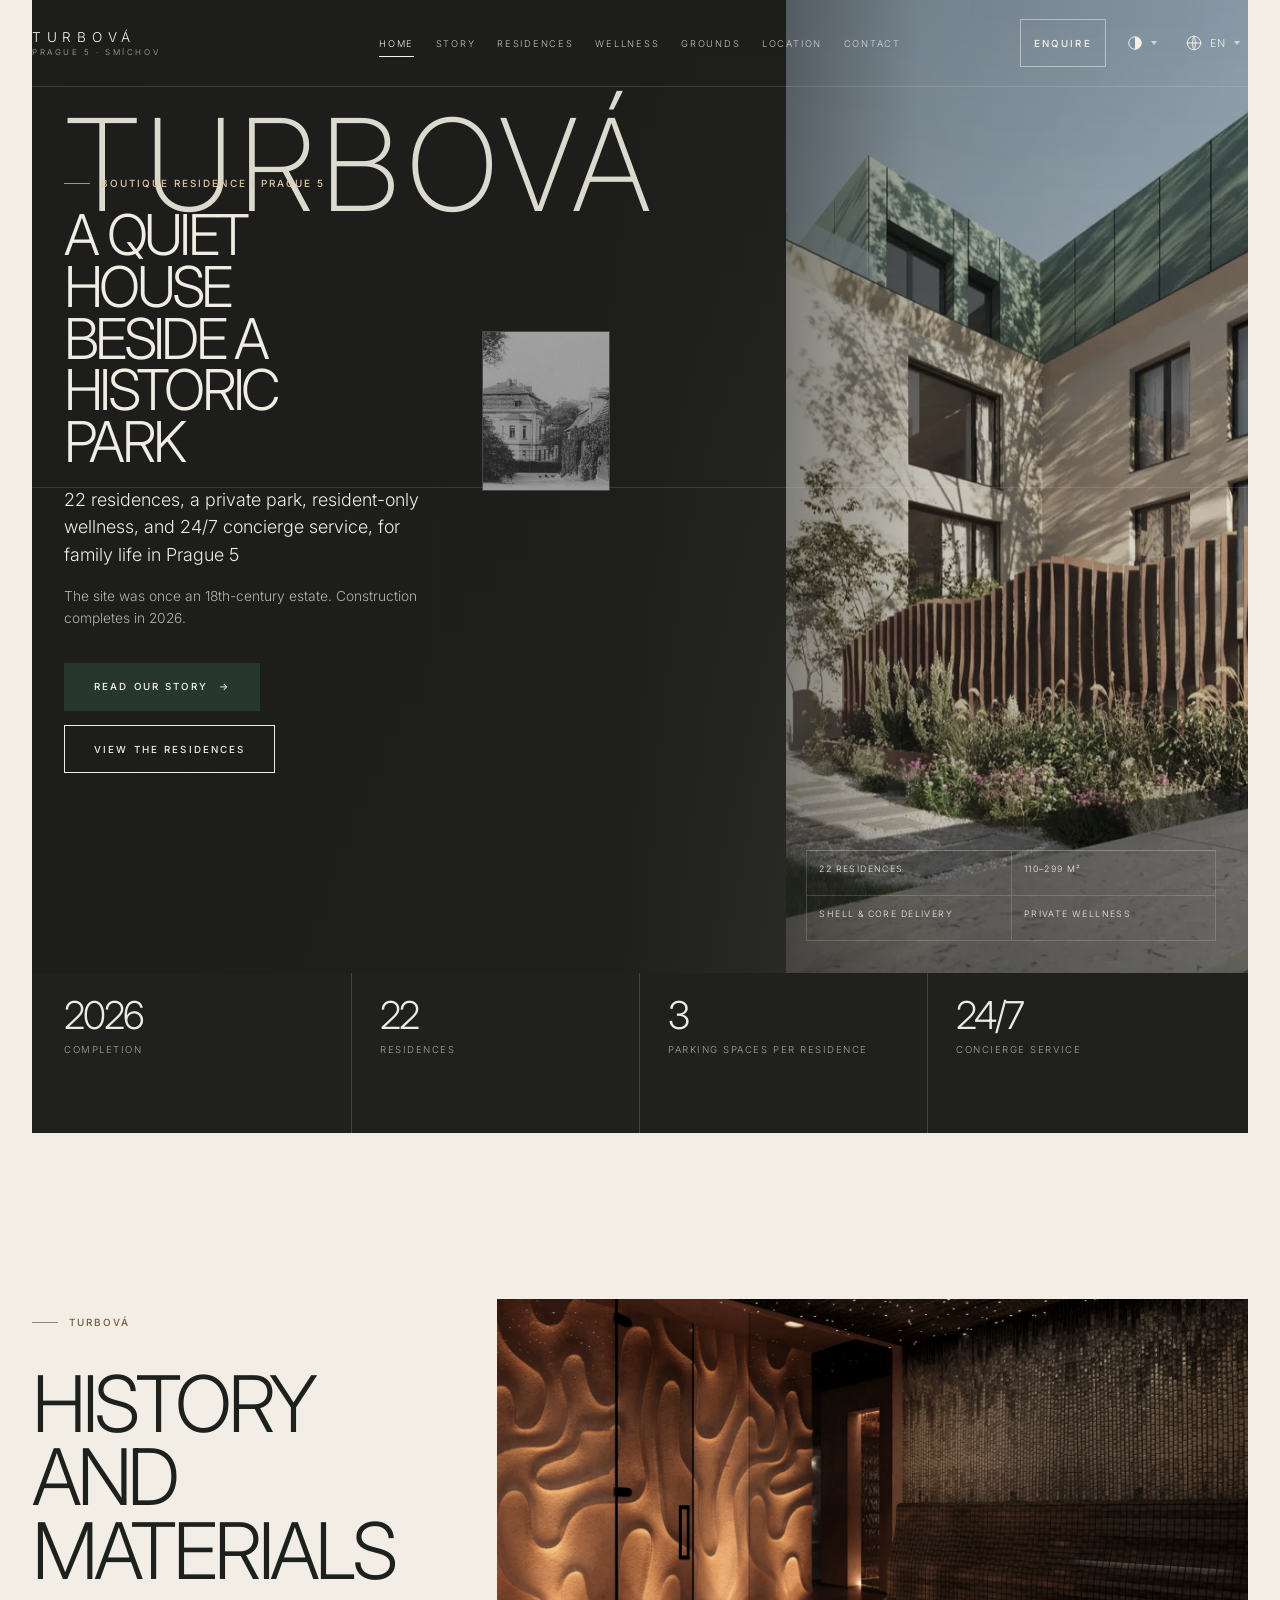
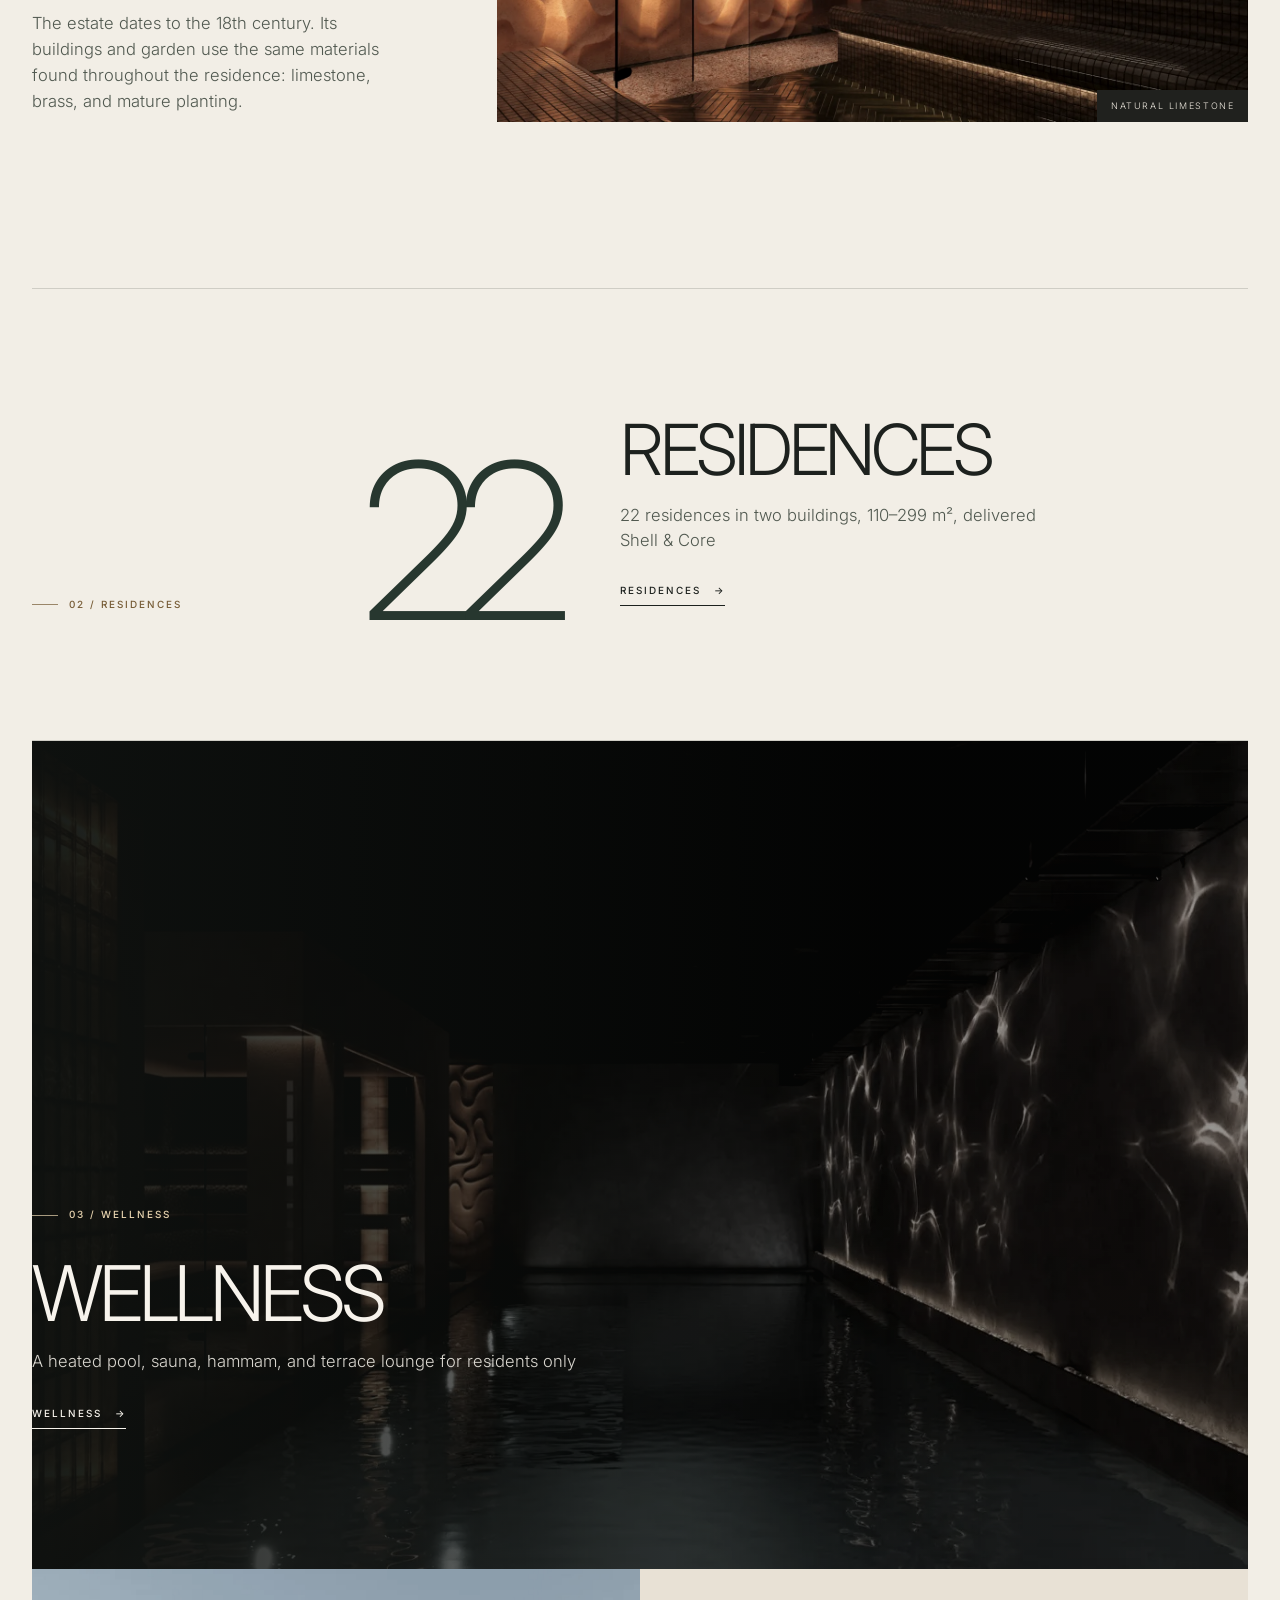
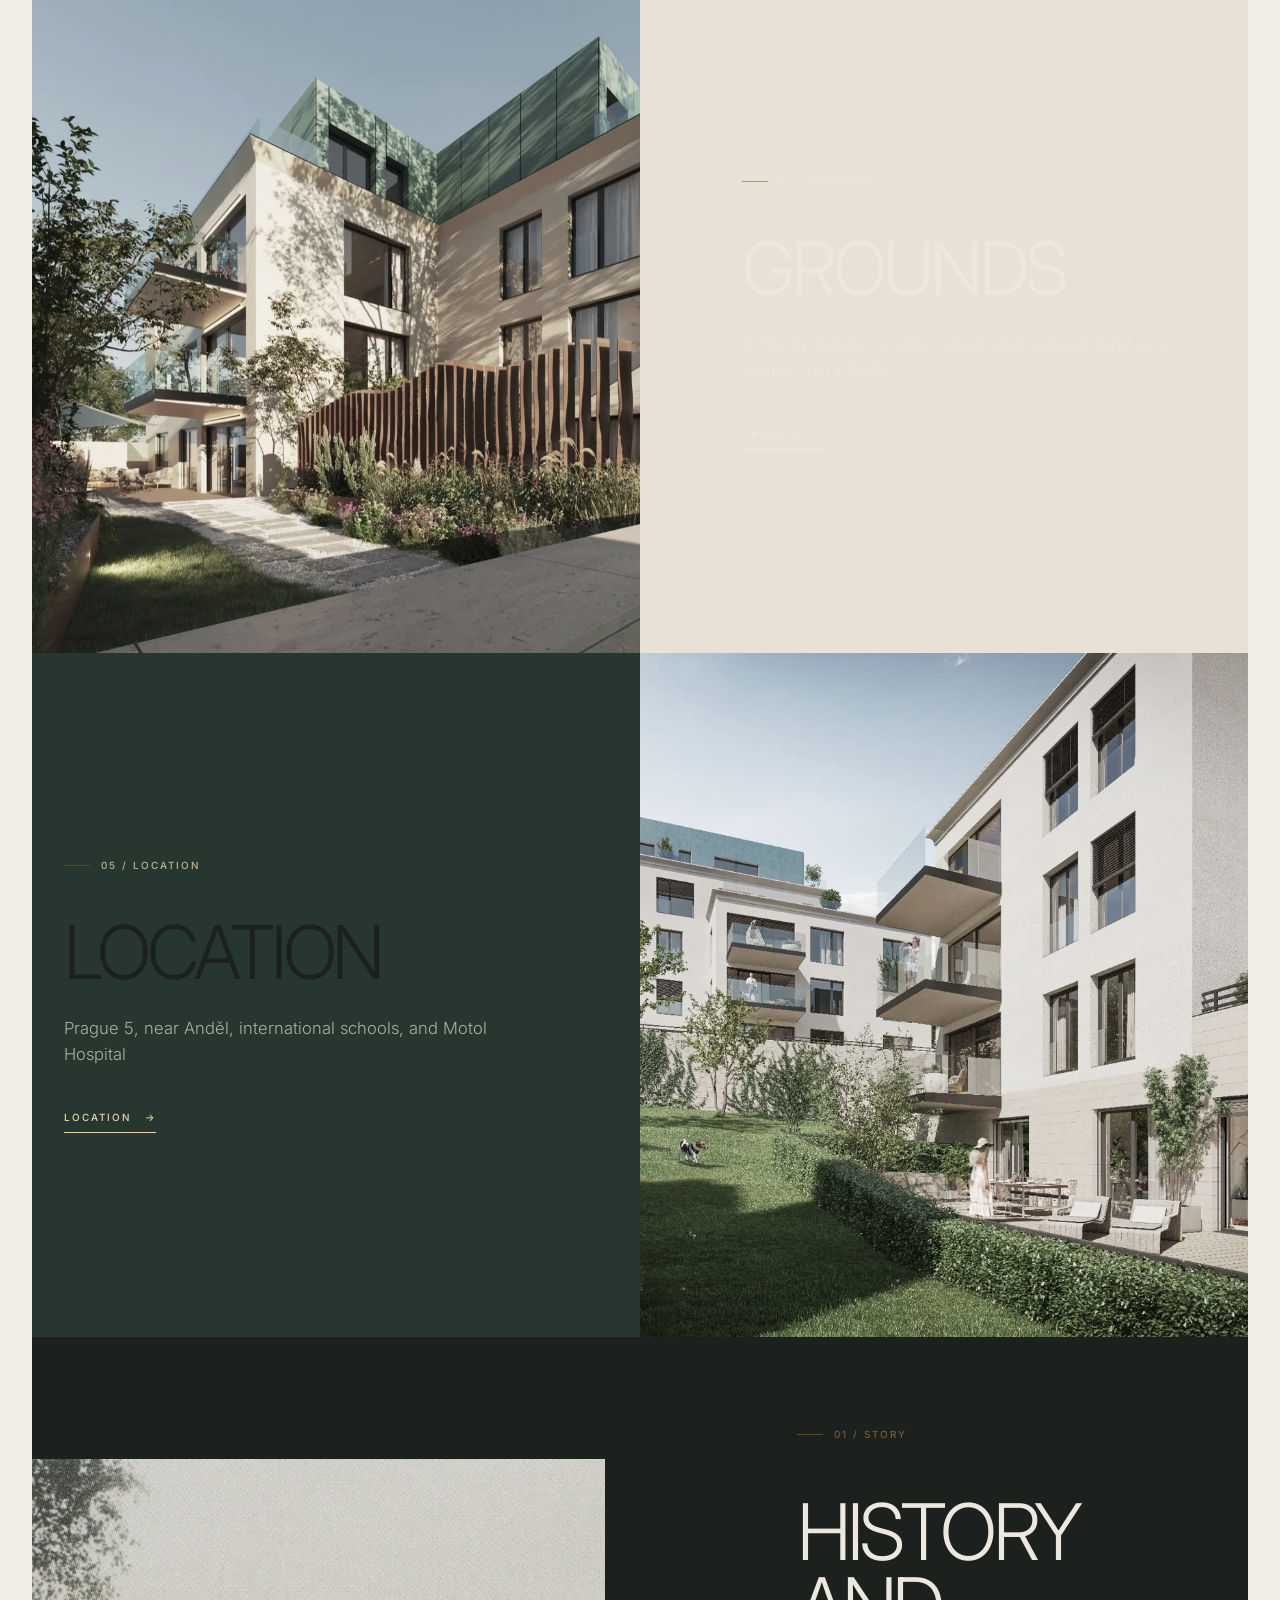
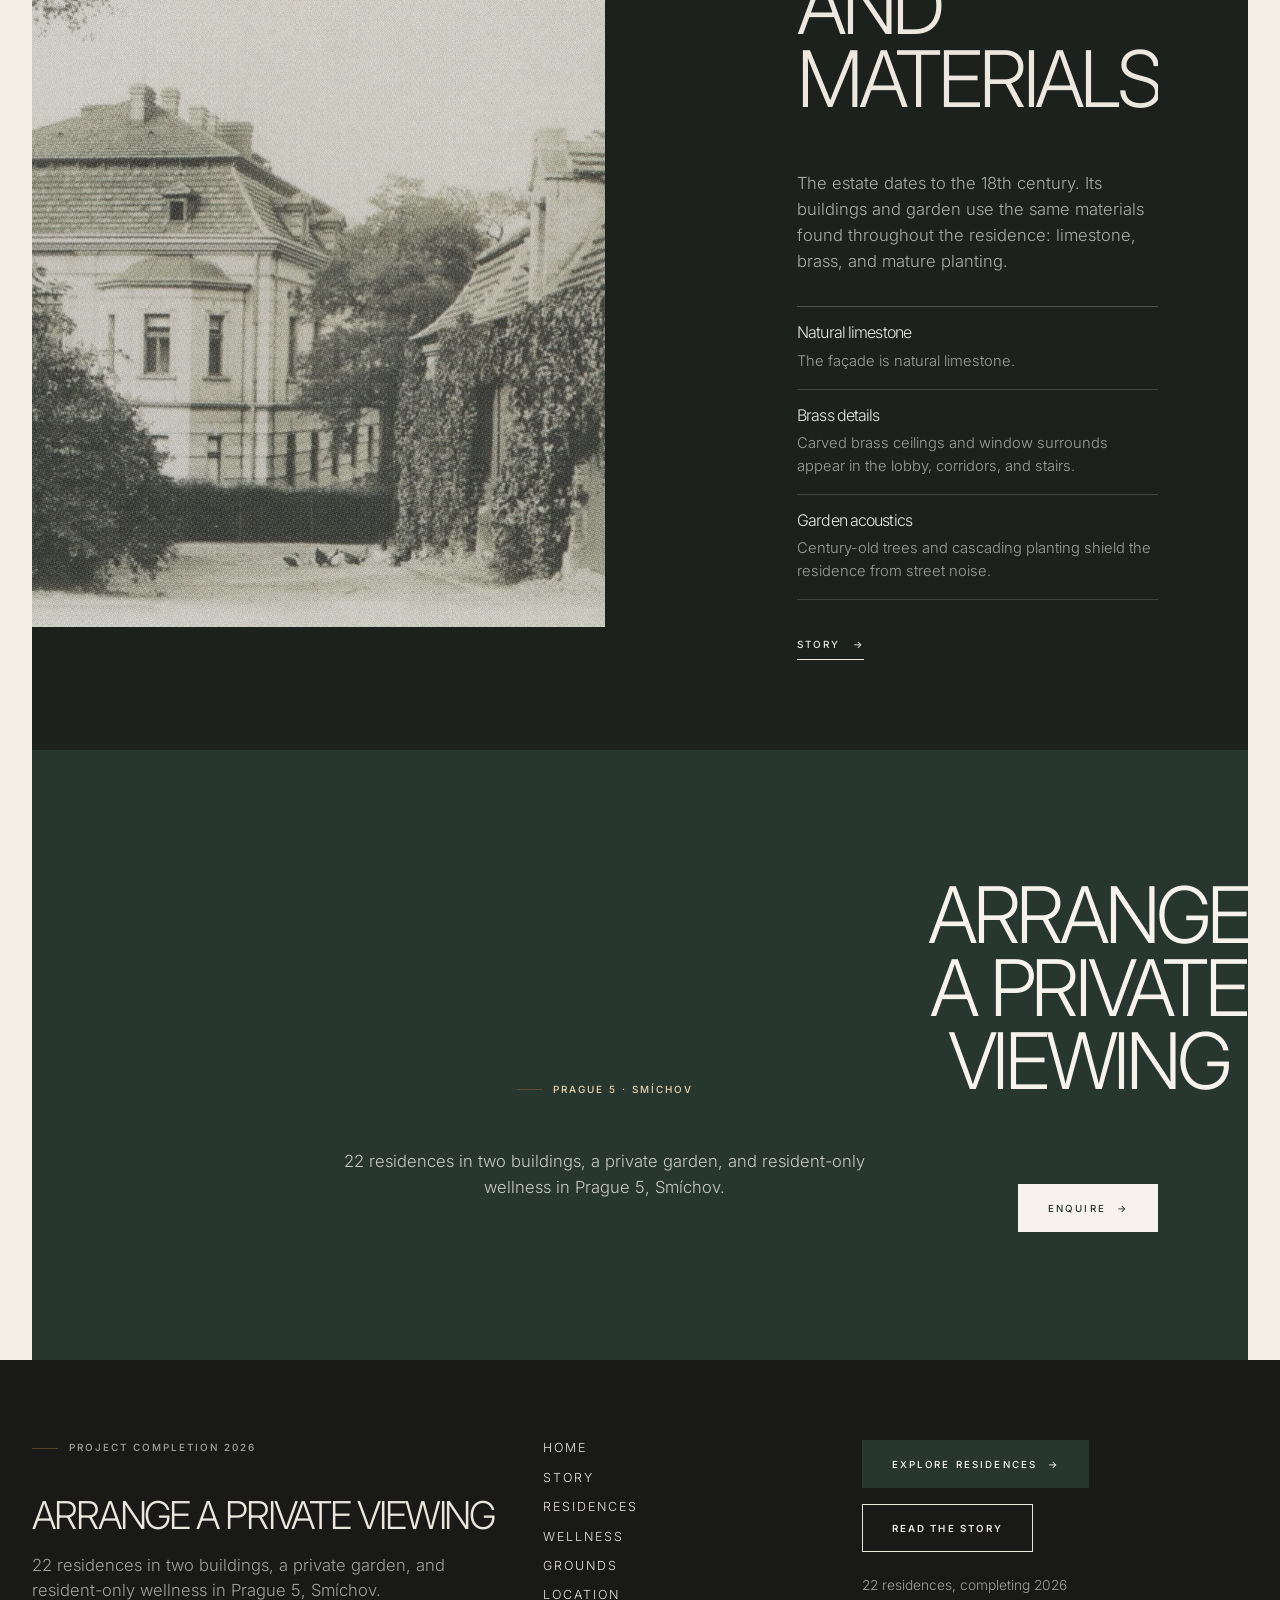
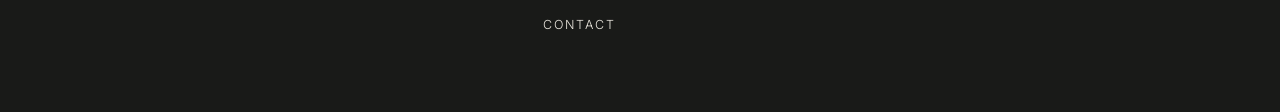
==== commit 6b1ff2e6: "Redesign site with architectural editorial system" ====
--- a/index.html
+++ b/index.html
@@ -11,12 +11,12 @@
     <link rel="preconnect" href="https://fonts.gstatic.com" crossorigin />
     <link rel="stylesheet" href="https://fonts.googleapis.com/css2?family=Inter:wght@300;400;500;600&display=swap" media="print" onload="this.media='all'" />
     <noscript><link rel="stylesheet" href="https://fonts.googleapis.com/css2?family=Inter:wght@300;400;500;600&display=swap" /></noscript>
-    <link rel="stylesheet" href="assets/styles/styles.css?v=1c4f0d797b" />
+    <link rel="stylesheet" href="assets/styles/styles.css?v=dd2477962c" />
   </head>
   <body data-page="home">
     <div class="page-transition" aria-hidden="true"></div>
     <div id="site-shell"></div>
     <script defer src="assets/scripts/site-data-home.js?v=c7fa2e55e0"></script>
-    <script defer src="assets/scripts/app.js?v=bca47e36cb"></script>
+    <script defer src="assets/scripts/app.js?v=7b61da5493"></script>
   </body>
 </html>
--- a/assets/styles/styles.css
+++ b/assets/styles/styles.css
@@ -3611,3 +3611,600 @@
   .contact-shell__intro { grid-template-columns: 1fr; }
   .contact-shell__intro ol { grid-column: auto; }
 }
+
+/* =====================================================================
+   Turbová — architectural editorial system
+   Direction: a precise, dark mineral field; hard grid lines; spare labels;
+   and imagery that behaves as a structural panel instead of a rounded card.
+   ===================================================================== */
+:root:root,
+:root:root[data-theme="night"],
+:root:root[data-theme="trnka"],
+:root:root[data-theme="vineyard"] {
+  --paper: #d8d4cb;
+  --paper-warm: #c7c1b5;
+  --paper-deep: #aaa398;
+  --paper-rgb: 216, 212, 203;
+  --ink: #181917;
+  --ink-rgb: 24, 25, 23;
+  --ink-soft: #373833;
+  --muted: #625f57;
+  --muted-rgb: 98, 95, 87;
+  --forest: #212b25;
+  --forest-deep: #151b17;
+  --forest-rgb: 33, 43, 37;
+  --brass: #b59a69;
+  --brass-soft: #d1bd94;
+  --brass-rgb: 181, 154, 105;
+  --accent-fill-bg: #1e2923;
+  --accent-fill-bg-hover: #303d35;
+  --accent-fill-ink: #f1eee5;
+  --surface-rgb: 233, 229, 220;
+  --line: rgba(24, 25, 23, 0.22);
+  --line-soft: rgba(24, 25, 23, 0.11);
+  --radius-xl: 0;
+  --radius-lg: 0;
+  --radius-md: 0;
+  --container: min(1440px, calc(100vw - 64px));
+  --gutter: 32px;
+  --serif: "Helvetica Neue", "Avenir Next", "Inter", Arial, sans-serif;
+  --sans: "Helvetica Neue", "Avenir Next", "Inter", Arial, sans-serif;
+  --section-gap: 0;
+  --page-pad-top: 0;
+  --page-pad-bottom: 0;
+}
+
+html { background: var(--paper); }
+body { background: var(--paper); }
+body::before {
+  background:
+    linear-gradient(90deg, rgba(255, 255, 255, 0.14) 1px, transparent 1px) 0 0 / 25% 100%,
+    linear-gradient(180deg, #e3e0d8 0%, var(--paper) 100%);
+}
+body::after,
+.ambient { display: none; }
+
+h1,
+h2,
+h3 {
+  font-family: var(--sans);
+  font-weight: 300;
+  letter-spacing: -0.055em;
+}
+
+h1,
+h2 { text-transform: uppercase; }
+h1 { line-height: 0.92; }
+h2 { line-height: 0.94; }
+p { line-height: 1.55; }
+.eyebrow,
+.field__label {
+  font-size: 0.62rem;
+  font-weight: 500;
+  letter-spacing: 0.2em;
+}
+
+/* Navigation is a fine, utilitarian rule over the composition. */
+.site-header {
+  position: absolute;
+  top: 0;
+  left: 0;
+  box-sizing: border-box;
+  width: 100%;
+  margin: 0;
+  padding: 1.2rem var(--gutter);
+  border-bottom: 1px solid rgba(239, 236, 227, 0.15);
+  color: #f5f1e8;
+  z-index: 80;
+}
+.site-header::before { display: none; }
+.site-header.is-stuck {
+  position: fixed;
+  padding: 0.9rem var(--gutter);
+  background: rgba(25, 26, 24, 0.96);
+  border-color: rgba(239, 236, 227, 0.18);
+  backdrop-filter: none;
+  -webkit-backdrop-filter: none;
+}
+.brandmark { gap: 2px; }
+.brandmark-word { font-size: 0.85rem; letter-spacing: 0.42em; }
+.brandmark-sub { color: currentColor; opacity: 0.68; font-size: 0.5rem; letter-spacing: 0.32em; }
+.desktop-nav { position: absolute; left: 50%; transform: translateX(-50%); gap: 1.35rem; }
+.nav-link { padding: 0; color: inherit; font-size: 0.58rem; letter-spacing: 0.19em; }
+.nav-link::after { left: 0; right: 0; bottom: -0.55rem; background: currentColor; }
+.header-actions { gap: 0.75rem; }
+.button-enquire,
+.lang-globe,
+.theme-globe { color: inherit; border-color: rgba(239, 236, 227, 0.35); }
+.button-enquire { min-height: 34px; padding: 0.45rem 0.8rem; border-radius: 0; font-size: 0.56rem; }
+.theme-menu,
+.lang-menu { border-radius: 0; box-shadow: 0 18px 42px rgba(0, 0, 0, 0.24); }
+
+/* Shared controls: squared and precise, with no decorative volume. */
+.button,
+.button-primary,
+.button-secondary,
+.button-ghost {
+  min-height: 48px;
+  border-radius: 0;
+  box-shadow: none;
+  font-size: 0.61rem;
+  letter-spacing: 0.22em;
+}
+.button-primary { background: var(--accent-fill-bg); }
+.button-secondary,
+.button-ghost {
+  color: inherit;
+  border-color: currentColor;
+  background: transparent;
+}
+.text-link {
+  display: inline-flex;
+  align-items: center;
+  gap: 0.8rem;
+  padding-bottom: 0.55rem;
+  border-bottom: 1px solid currentColor;
+  color: inherit;
+  font-size: 0.62rem;
+  font-weight: 500;
+  letter-spacing: 0.2em;
+  text-transform: uppercase;
+}
+
+/* Home: a two-panel title page, based on an architectural drawing board. */
+.page.page-home {
+  width: 100%;
+  padding: 0;
+  overflow: clip;
+  background: var(--paper);
+}
+.arrival-hero {
+  position: relative;
+  display: grid;
+  min-height: max(46rem, 100svh);
+  margin: 0;
+  overflow: hidden;
+  isolation: isolate;
+  color: #f1ede4;
+  background:
+    linear-gradient(90deg, rgba(255, 255, 255, 0.08) 1px, transparent 1px) 0 0 / 33.333% 100%,
+    linear-gradient(180deg, #1d1e1c 0%, #383832 100%);
+}
+.arrival-hero__media {
+  position: absolute;
+  top: 0;
+  right: 0;
+  bottom: 0;
+  left: auto;
+  width: 38%;
+  margin: 0;
+  z-index: -3;
+}
+.arrival-hero__media img {
+  width: 100%;
+  height: 100%;
+  object-fit: cover;
+  object-position: 62% center;
+  filter: saturate(0.62) contrast(1.04);
+}
+.arrival-hero__veil {
+  inset: 0;
+  background: linear-gradient(90deg, #1d1e1c 0%, rgba(29, 30, 28, 0.96) 47%, rgba(29, 30, 28, 0.24) 73%, rgba(29, 30, 28, 0.06) 100%);
+  z-index: -2;
+}
+.arrival-hero::before {
+  content: "";
+  position: absolute;
+  inset: 0;
+  z-index: -1;
+  pointer-events: none;
+  background:
+    linear-gradient(90deg, transparent calc(50% - 0.5px), rgba(237, 234, 224, 0.15) 50%, transparent calc(50% + 0.5px)),
+    linear-gradient(180deg, transparent 50%, rgba(237, 234, 224, 0.12) calc(50% + 1px), transparent calc(50% + 2px));
+}
+.arrival-hero__wordmark {
+  position: absolute;
+  top: clamp(5rem, 13vh, 8rem);
+  left: max(var(--gutter), calc((100vw - 1440px) / 2));
+  z-index: 1;
+  color: rgba(240, 236, 225, 0.91);
+  font-family: var(--sans);
+  font-size: clamp(4rem, 10vw, 10rem);
+  font-weight: 200;
+  line-height: 0.75;
+  letter-spacing: 0.05em;
+}
+.arrival-hero__archive {
+  position: absolute;
+  top: 34%;
+  left: 37%;
+  z-index: 1;
+  width: clamp(6.5rem, 10vw, 10rem);
+  aspect-ratio: 4 / 5;
+  margin: 0;
+  overflow: hidden;
+  border: 1px solid rgba(240, 236, 225, 0.2);
+}
+.arrival-hero__archive img {
+  width: 100%;
+  height: 100%;
+  object-fit: cover;
+  filter: grayscale(1) contrast(1.2) brightness(0.72);
+}
+.arrival-hero__content {
+  display: grid;
+  align-content: end;
+  gap: 1.1rem;
+  width: min(24rem, calc(100% - 64px));
+  margin: 0 0 clamp(3.5rem, 6vh, 5rem) max(var(--gutter), calc((100vw - 1440px) / 2));
+  z-index: 2;
+}
+.arrival-hero__content .eyebrow { margin: 0; color: #dfc99d; }
+.arrival-hero__content h1 {
+  max-width: 10ch;
+  color: inherit;
+  font-size: clamp(2.4rem, 4.4vw, 4.9rem);
+  letter-spacing: -0.065em;
+}
+.arrival-hero__content .lead {
+  max-width: 31rem;
+  color: inherit;
+  font-size: clamp(1rem, 1.4vw, 1.25rem);
+}
+.arrival-hero__content .description {
+  max-width: 27rem;
+  color: rgba(241, 237, 228, 0.72);
+  font-size: 0.86rem;
+}
+.arrival-hero__content .hero-actions { padding-top: 1rem; }
+.arrival-hero__facts {
+  right: max(var(--gutter), calc((100vw - 1440px) / 2));
+  bottom: 2rem;
+  left: auto;
+  width: min(28rem, 32vw);
+  display: grid;
+  grid-template-columns: repeat(2, minmax(0, 1fr));
+  border-top: 1px solid rgba(241, 237, 228, 0.3);
+  border-left: 1px solid rgba(241, 237, 228, 0.18);
+}
+.arrival-hero__facts span {
+  min-height: 2.8rem;
+  padding: 0.75rem 0.75rem 0.35rem;
+  border-right: 1px solid rgba(241, 237, 228, 0.18);
+  border-bottom: 1px solid rgba(241, 237, 228, 0.18);
+  font-size: 0.55rem;
+  letter-spacing: 0.16em;
+}
+
+.page-home .metric-strip {
+  width: 100%;
+  margin: 0;
+  padding: 0 max(var(--gutter), calc((100vw - 1440px) / 2));
+  box-sizing: border-box;
+  background: #20211e;
+  border: 0;
+  color: #eeebe3;
+}
+.page-home .metric-card {
+  min-height: 10rem;
+  padding: 1.5rem 1.75rem;
+  border-color: rgba(239, 235, 226, 0.18);
+}
+.page-home .metric-card:first-child { padding-left: 0; }
+.page-home .metric-card strong { color: inherit; font-family: var(--sans); font-size: clamp(2rem, 3vw, 3.3rem); font-weight: 300; }
+.page-home .metric-card span { color: rgba(239, 235, 226, 0.65); font-size: 0.6rem; letter-spacing: 0.16em; text-transform: uppercase; }
+
+.home-premise,
+.home-project-proof,
+.home-history,
+.home-enquiry {
+  box-sizing: border-box;
+  width: min(1440px, calc(100vw - 64px));
+  margin: 0 auto;
+}
+.home-premise {
+  display: grid;
+  grid-template-columns: 4fr 8fr;
+  gap: clamp(2rem, 7vw, 9rem);
+  align-items: center;
+  padding: clamp(7rem, 13vw, 14rem) 0;
+}
+.home-premise__copy { max-width: 24rem; }
+.home-premise__copy h2,
+.home-history h2,
+.home-enquiry h2 {
+  margin: 0.9rem 0 1.5rem;
+  font-size: clamp(3rem, 6.1vw, 7rem);
+}
+.home-premise__media { margin: 0; position: relative; }
+.home-premise__media img { display: block; width: 100%; aspect-ratio: 16 / 9; object-fit: cover; filter: saturate(0.7) contrast(1.05); }
+.home-premise__media figcaption,
+.chapter-editorial__media figcaption {
+  right: 0;
+  bottom: 0;
+  padding: 0.65rem 0.85rem;
+  color: #ebe6dc;
+  background: #20211e;
+  font-size: 0.56rem;
+  letter-spacing: 0.18em;
+}
+.home-project-proof {
+  display: grid;
+  grid-template-columns: 3fr 9fr;
+  gap: 2rem;
+  align-items: end;
+  padding: clamp(5rem, 10vw, 10rem) 0;
+  border-top: 1px solid var(--line);
+  border-bottom: 1px solid var(--line);
+}
+.home-project-proof > .eyebrow { margin: 0; }
+.home-project-proof__title { display: grid; grid-template-columns: minmax(8rem, 2fr) 6fr; gap: clamp(1.5rem, 4vw, 4rem); align-items: end; }
+.home-project-proof__title > span { color: var(--forest); font-size: clamp(7rem, 17vw, 18rem); line-height: 0.66; font-weight: 200; letter-spacing: -0.1em; }
+.home-project-proof h2 { margin-bottom: 1.2rem; font-size: clamp(3rem, 5.5vw, 6.5rem); }
+.home-project-proof p { max-width: 28rem; margin-bottom: 1.5rem; }
+
+.home-scene { min-height: min(52rem, 92svh); }
+.home-scene__media img { filter: saturate(0.5) brightness(0.7) contrast(1.1); }
+.home-scene::before { background: linear-gradient(90deg, rgba(15, 18, 16, 0.94), rgba(15, 18, 16, 0.2) 70%); }
+.home-scene__overlay { width: min(1440px, calc(100vw - 64px)); padding: clamp(6rem, 11vw, 10rem) 0; }
+.home-scene__overlay h2 { margin: 0.8rem 0 1.2rem; font-size: clamp(3rem, 6vw, 7rem); }
+.home-split {
+  width: 100%;
+  min-height: min(46rem, 76svh);
+  margin: 0;
+  display: grid;
+  grid-template-columns: 1fr 1fr;
+  gap: 0;
+  background: #242521;
+}
+.home-split__media { margin: 0; }
+.home-split__media img { width: 100%; height: 100%; min-height: 38rem; object-fit: cover; filter: saturate(0.63); }
+.home-split__copy {
+  box-sizing: border-box;
+  display: grid;
+  align-content: center;
+  justify-items: start;
+  gap: 1rem;
+  padding: clamp(4rem, 8vw, 9rem) max(32px, calc((100vw - 1440px) / 2));
+  color: #ece8df;
+}
+.home-split--grounds .home-split__copy { padding-left: clamp(3rem, 8vw, 9rem); }
+.home-split--location { background: #d5d1c8; color: var(--ink); }
+.home-split--location .home-split__copy { color: var(--ink); padding-right: clamp(3rem, 8vw, 9rem); }
+.home-split h2 { margin: 0.4rem 0 0.8rem; font-size: clamp(3rem, 5.8vw, 6.5rem); }
+.home-split p { max-width: 25rem; color: inherit; opacity: 0.78; }
+.home-history {
+  display: grid;
+  grid-template-columns: 7fr 5fr;
+  width: 100%;
+  min-height: 48rem;
+  padding: 0;
+  color: #ece8df;
+  background: #1d211e;
+}
+.home-history__media { margin: 0; }
+.home-history__media img { width: 100%; height: 100%; min-height: 48rem; object-fit: cover; filter: grayscale(0.2) saturate(0.55); }
+.home-history__copy { box-sizing: border-box; align-self: center; padding: clamp(4rem, 7vw, 8rem); }
+.home-history .section-heading { margin-bottom: 2rem; }
+.home-history .section-copy { color: rgba(236, 232, 223, 0.7); }
+.home-history .detail-card-grid { margin: 2rem 0; border-color: rgba(236, 232, 223, 0.25); }
+.home-history .detail-card { border-color: rgba(236, 232, 223, 0.18); }
+.home-history .detail-card h3 { color: inherit; }
+.home-history .detail-card p { color: rgba(236, 232, 223, 0.64); }
+.home-enquiry {
+  display: grid;
+  grid-template-columns: 3fr 7fr 2fr;
+  gap: 2rem;
+  align-items: end;
+  padding: clamp(5rem, 10vw, 11rem) 0;
+}
+.home-enquiry .eyebrow { margin: 0; }
+.home-enquiry h2 { margin: 0; }
+.home-enquiry > p { grid-column: 2; max-width: 28rem; }
+.home-enquiry .button { grid-column: 3; align-self: end; }
+
+/* Story, chapters, and contact use the same mineral title-page construction. */
+.page.page-story,
+.page.page-chapter,
+.page.page-contact { width: 100%; padding: 0; }
+.story-cover,
+.chapter-cover,
+.contact-cover {
+  min-height: max(46rem, 100svh);
+  background: linear-gradient(180deg, #1c1d1b, #3a3934);
+}
+.story-cover__media,
+.chapter-cover__media,
+.contact-cover__media {
+  right: 0;
+  left: auto;
+  width: 41%;
+  z-index: -2;
+}
+.story-cover__media img,
+.chapter-cover__media img,
+.contact-cover__media img { filter: saturate(0.55) contrast(1.08) brightness(0.78); }
+.story-cover__scrim,
+.chapter-cover__scrim,
+.contact-cover__scrim {
+  background: linear-gradient(90deg, #1d1e1c 0%, rgba(29, 30, 28, 0.94) 51%, rgba(29, 30, 28, 0.16) 78%);
+}
+.story-cover::before,
+.chapter-cover::before,
+.contact-cover::before {
+  content: "";
+  position: absolute;
+  inset: 0;
+  pointer-events: none;
+  background: linear-gradient(90deg, transparent calc(50% - 0.5px), rgba(239, 235, 225, 0.12) 50%, transparent calc(50% + 0.5px));
+}
+.story-cover__copy,
+.chapter-cover__copy,
+.contact-cover__copy {
+  box-sizing: border-box;
+  width: min(34rem, calc(100vw - 64px));
+  margin-left: max(var(--gutter), calc((100vw - 1440px) / 2));
+  padding: 11rem 0 8rem;
+}
+.story-cover__copy h1,
+.chapter-cover__copy h1,
+.contact-cover__copy h1 {
+  max-width: 9ch;
+  color: #f1ede4;
+  font-size: clamp(3rem, 5.6vw, 6rem);
+}
+.story-cover__copy .lead,
+.chapter-cover__copy .lead,
+.contact-cover__copy .lead { color: #f1ede4; }
+.story-cover__copy .description { color: rgba(241, 237, 228, 0.72); }
+.story-cover__copy .eyebrow,
+.chapter-cover__copy .eyebrow,
+.contact-cover__copy .eyebrow { color: #dec697; }
+.story-cover__chapter { color: rgba(240, 236, 226, 0.12); font-family: var(--sans); font-weight: 200; letter-spacing: -0.1em; }
+.chapter-cover__index { color: #e9e2d4; }
+.chapter-cover__index i { background: rgba(233, 226, 212, 0.65); }
+
+.page-story .story-prologue,
+.chapter-editorial,
+.chapter-information,
+.chapter-gallery,
+.contact-shell { width: min(1440px, calc(100vw - 64px)); }
+.story-prologue { padding: clamp(7rem, 13vw, 14rem) 0; }
+.story-prologue__heading,
+.chapter-features__heading,
+.chapter-gallery .section-heading { grid-template-columns: 3fr 9fr; }
+.story-prologue__heading h2,
+.chapter-features__heading h2,
+.chapter-gallery h2 { font-size: clamp(3rem, 6vw, 7rem); }
+.story-prologue__profiles { gap: clamp(2rem, 6vw, 8rem); }
+.archive-card__media,
+.chapter-editorial__media,
+.gallery-card { border-radius: 0; }
+.archive-card__media img,
+.chapter-editorial__media img,
+.gallery-card img { filter: saturate(0.68); }
+.story-timeline { margin-top: clamp(5rem, 10vw, 10rem); }
+.story-timeline__item { min-height: 12rem; }
+
+.chapter-metrics { width: min(1440px, calc(100vw - 64px)); }
+.chapter-editorial { padding: clamp(7rem, 13vw, 14rem) 0; }
+.chapter-editorial__copy h2 { margin: 0.8rem 0 1.6rem; font-size: clamp(3rem, 5vw, 6rem); }
+.chapter-features { padding: clamp(6rem, 11vw, 12rem) max(32px, calc((100vw - 1440px) / 2)); background: #1e2822; }
+.chapter-features__rail { grid-template-columns: repeat(4, minmax(0, 1fr)); }
+.chapter-feature { min-height: 22rem; border-color: rgba(241, 237, 228, 0.18); }
+.chapter-feature + .chapter-feature { border-color: rgba(241, 237, 228, 0.18); }
+.chapter-feature h3 { font-size: clamp(1.4rem, 2.4vw, 2.5rem); }
+.chapter-information { padding-top: clamp(6rem, 11vw, 12rem); }
+.chapter-gallery { padding-bottom: clamp(6rem, 11vw, 12rem); }
+.gallery-grid { gap: 1px; background: var(--paper-deep); }
+.gallery-card { margin: 0 !important; background: var(--paper-deep); }
+.enquiry-band,
+.quote-panel { width: min(1440px, calc(100vw - 64px)); margin-inline: auto; }
+.quote-panel { padding: clamp(6rem, 11vw, 12rem) 0; }
+
+.contact-shell { padding: clamp(7rem, 13vw, 14rem) 0; }
+.contact-shell__intro > strong { font-family: var(--sans); font-weight: 300; font-size: clamp(4rem, 7vw, 8rem); line-height: 0.8; }
+.field__input,
+.choice-chip span { border-radius: 0; }
+.contact-form__group { border-color: var(--line); }
+
+.site-footer {
+  width: 100%;
+  box-sizing: border-box;
+  margin: 0;
+  padding: 5rem max(var(--gutter), calc((100vw - 1440px) / 2));
+  background: #191a18;
+  color: #eae6dd;
+  border: 0;
+}
+.site-footer p,
+.site-footer .footer-note { color: rgba(234, 230, 221, 0.66); }
+.site-footer .footer-link { color: inherit; }
+
+@media (max-width: 860px) {
+  :root:root,
+  :root:root[data-theme="night"],
+  :root:root[data-theme="trnka"],
+  :root:root[data-theme="vineyard"] { --gutter: 20px; --container: calc(100vw - 40px); }
+  .site-header { padding: 1rem var(--gutter); }
+  .desktop-nav,
+  .button-enquire { display: none; }
+  .site-header .header-actions { margin-left: auto; }
+  .menu-button { display: inline-flex; }
+  .menu-button span { background: currentColor; }
+  .arrival-hero,
+  .story-cover,
+  .chapter-cover { min-height: 100svh; }
+  .arrival-hero__media,
+  .story-cover__media,
+  .chapter-cover__media,
+  .contact-cover__media { width: 100%; }
+  .arrival-hero__veil,
+  .story-cover__scrim,
+  .chapter-cover__scrim,
+  .contact-cover__scrim { background: linear-gradient(180deg, rgba(24, 25, 23, 0.38), rgba(24, 25, 23, 0.92) 72%, #1c1d1b 100%); }
+  .arrival-hero::before,
+  .story-cover::before,
+  .chapter-cover::before,
+  .contact-cover::before { background: linear-gradient(90deg, transparent calc(50% - 0.5px), rgba(239, 235, 225, 0.1) 50%, transparent calc(50% + 0.5px)); }
+  .arrival-hero__wordmark { top: 22%; left: var(--gutter); font-size: clamp(3rem, 15vw, 5.5rem); }
+  .arrival-hero__archive { display: none; }
+  .arrival-hero__content,
+  .story-cover__copy,
+  .chapter-cover__copy,
+  .contact-cover__copy { width: calc(100vw - 40px); margin: auto var(--gutter) 7rem; padding: 0; }
+  .arrival-hero__content { align-self: end; }
+  .arrival-hero__content h1,
+  .story-cover__copy h1,
+  .chapter-cover__copy h1,
+  .contact-cover__copy h1 { font-size: clamp(2.5rem, 11vw, 4rem); }
+  .arrival-hero__facts { right: var(--gutter); bottom: 1.25rem; left: var(--gutter); width: auto; }
+  .page-home .metric-strip { padding-inline: var(--gutter); }
+  .page-home .metric-card { min-height: auto; padding: 1.25rem 0; }
+  .home-premise,
+  .home-project-proof,
+  .home-history,
+  .home-enquiry,
+  .page-story .story-prologue,
+  .chapter-editorial,
+  .chapter-information,
+  .chapter-gallery,
+  .contact-shell,
+  .enquiry-band,
+  .quote-panel { width: calc(100vw - 40px); }
+  .home-premise,
+  .home-project-proof,
+  .home-history,
+  .home-enquiry,
+  .home-split { grid-template-columns: 1fr; }
+  .home-premise { padding: 5rem 0; gap: 2.5rem; }
+  .home-project-proof { padding: 4.5rem 0; }
+  .home-project-proof__title { grid-template-columns: 1fr; }
+  .home-project-proof__title > span { font-size: clamp(7rem, 30vw, 11rem); }
+  .home-scene { min-height: 42rem; }
+  .home-scene__overlay { width: calc(100vw - 40px); }
+  .home-split--grounds .home-split__copy,
+  .home-split--location .home-split__copy { padding: 4rem 20px; }
+  .home-split__media img { min-height: 28rem; }
+  .home-history { width: 100%; }
+  .home-history__media img { min-height: 28rem; }
+  .home-history__copy { padding: 4rem 20px; }
+  .home-enquiry { padding: 5rem 0; gap: 1.5rem; }
+  .home-enquiry > p,
+  .home-enquiry .button { grid-column: auto; }
+  .story-prologue__heading,
+  .chapter-features__heading,
+  .chapter-gallery .section-heading { grid-template-columns: 1fr; gap: 1rem; }
+  .story-prologue,
+  .chapter-editorial,
+  .contact-shell { padding: 5rem 0; }
+  .story-prologue__profiles,
+  .chapter-editorial,
+  .contact-shell { grid-template-columns: 1fr; }
+  .chapter-features { padding: 5rem 20px; }
+  .chapter-features__rail { grid-template-columns: 1fr; }
+  .chapter-feature,
+  .chapter-feature + .chapter-feature { min-height: 15rem; padding: 1.25rem 0 1.75rem; border-right: 0; border-top: 1px solid rgba(241, 237, 228, 0.18); }
+  .chapter-gallery { padding-bottom: 5rem; }
+  .site-footer { grid-template-columns: 1fr; padding: 4rem 20px; }
+}
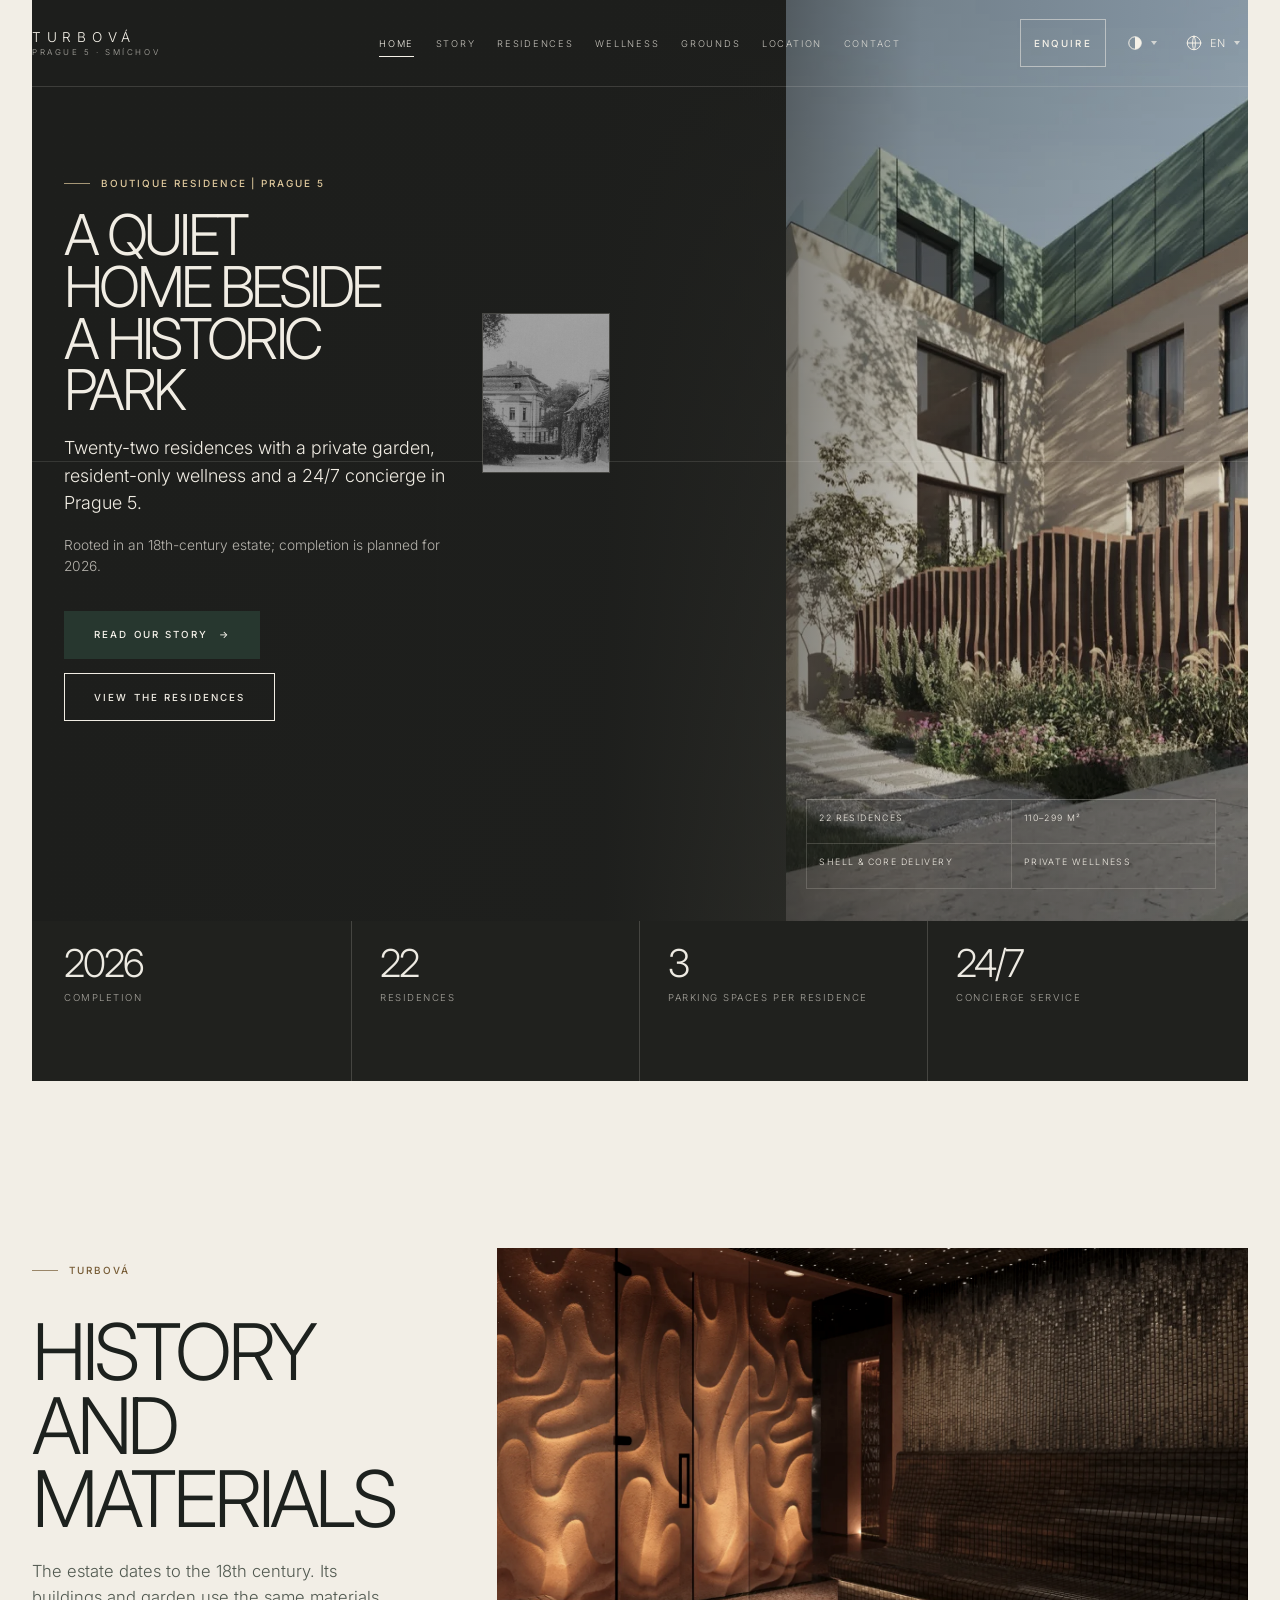
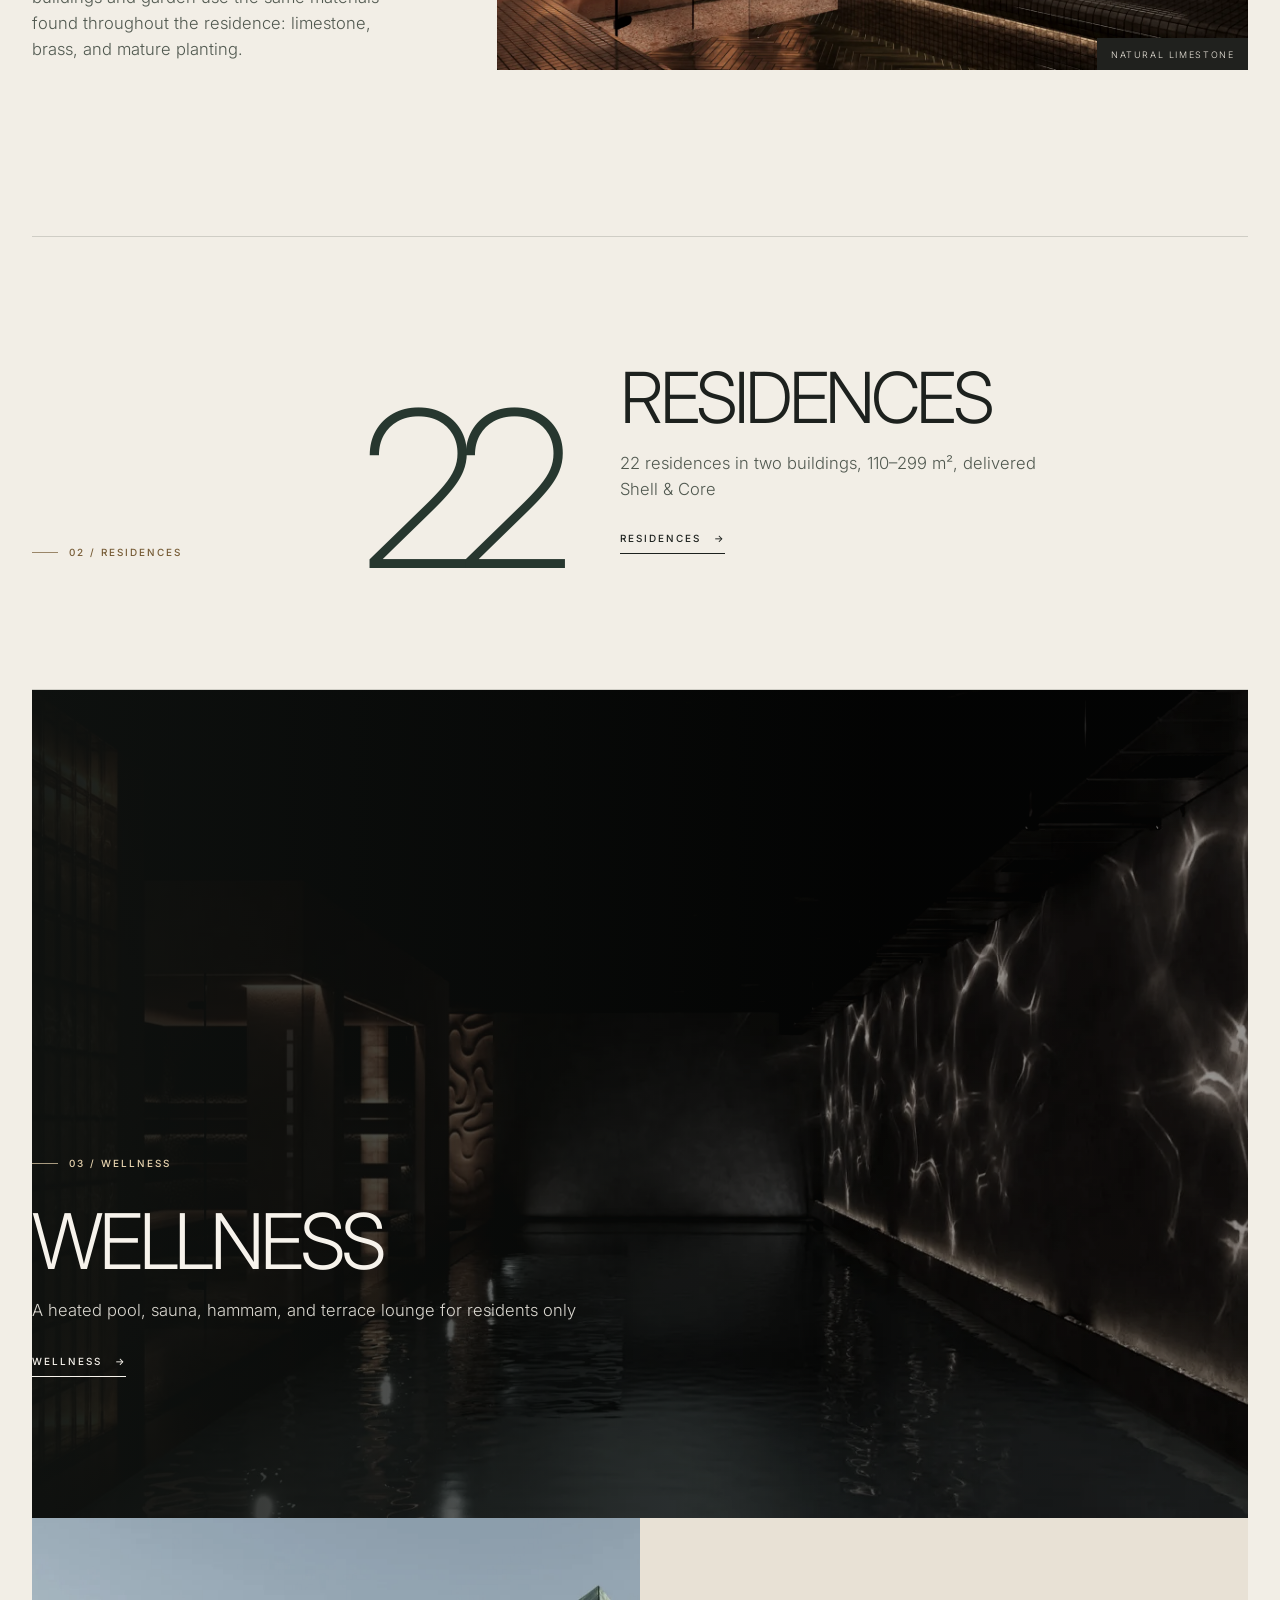
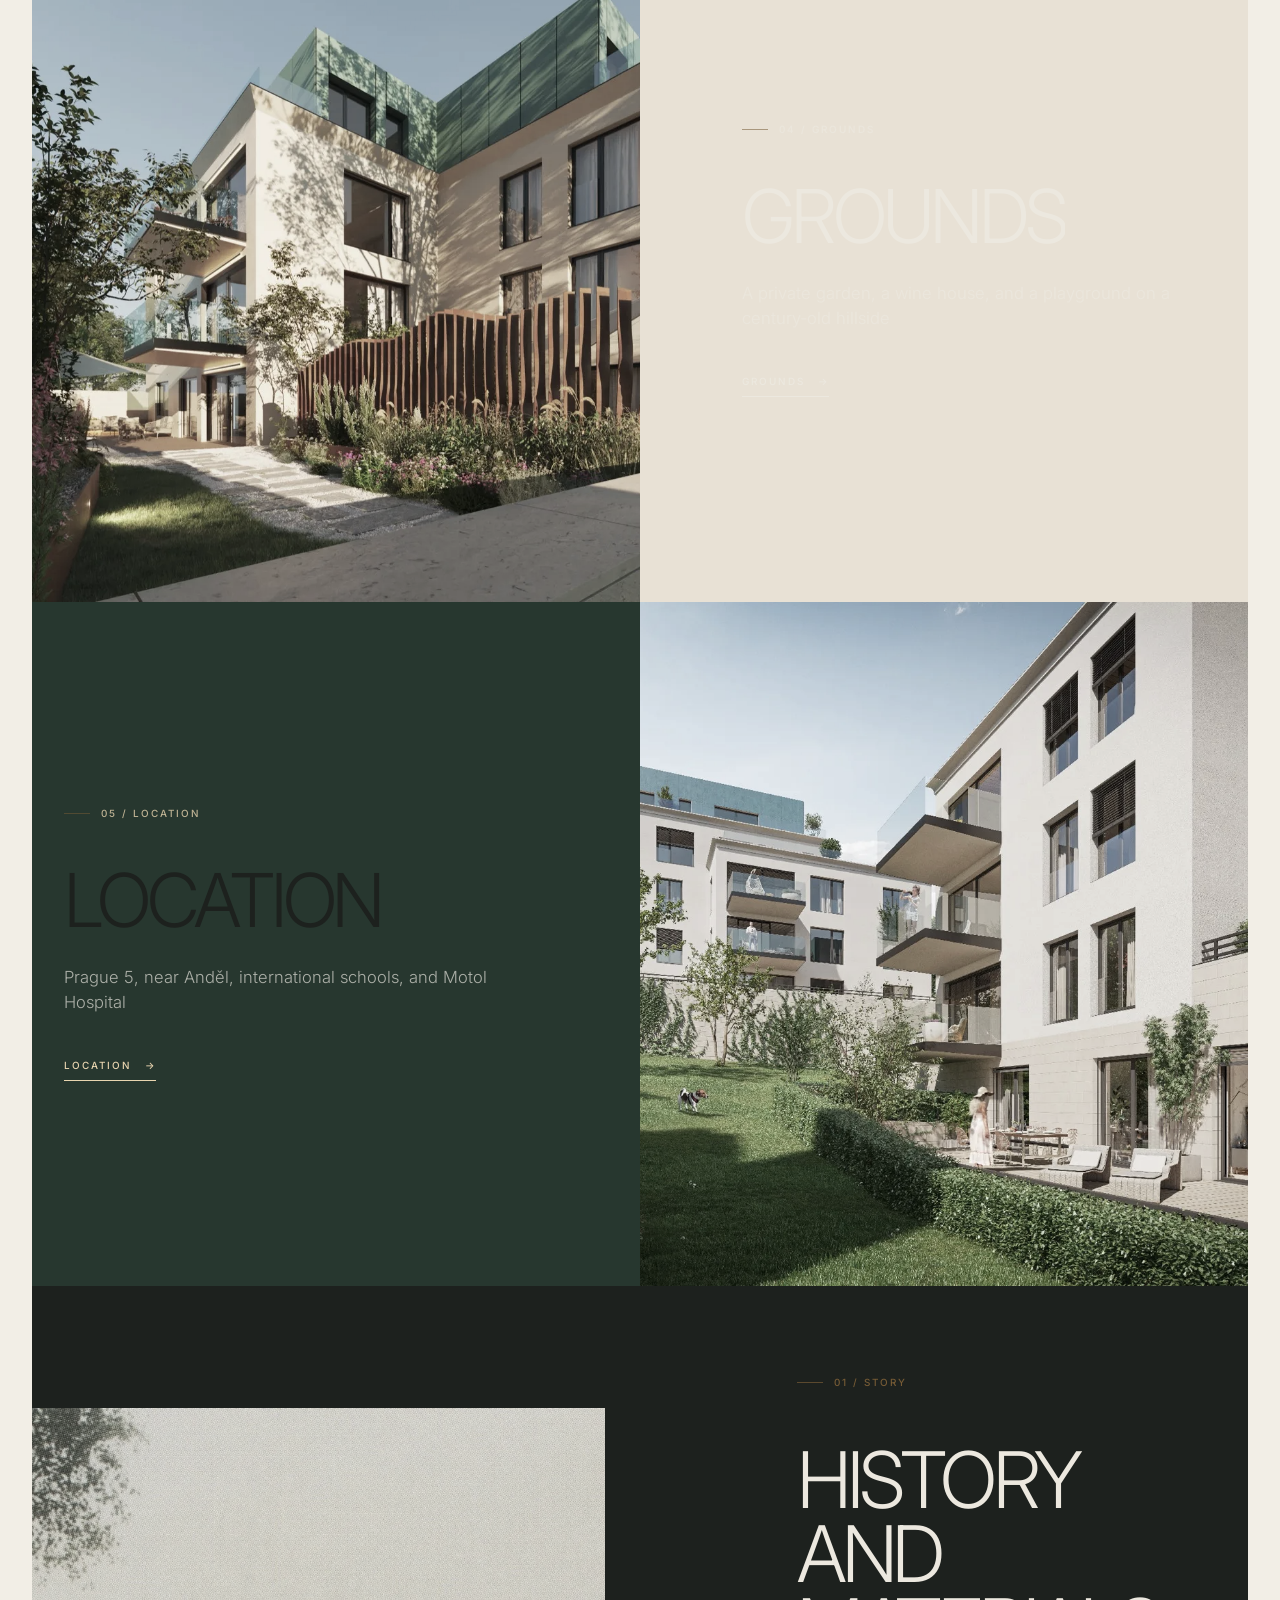
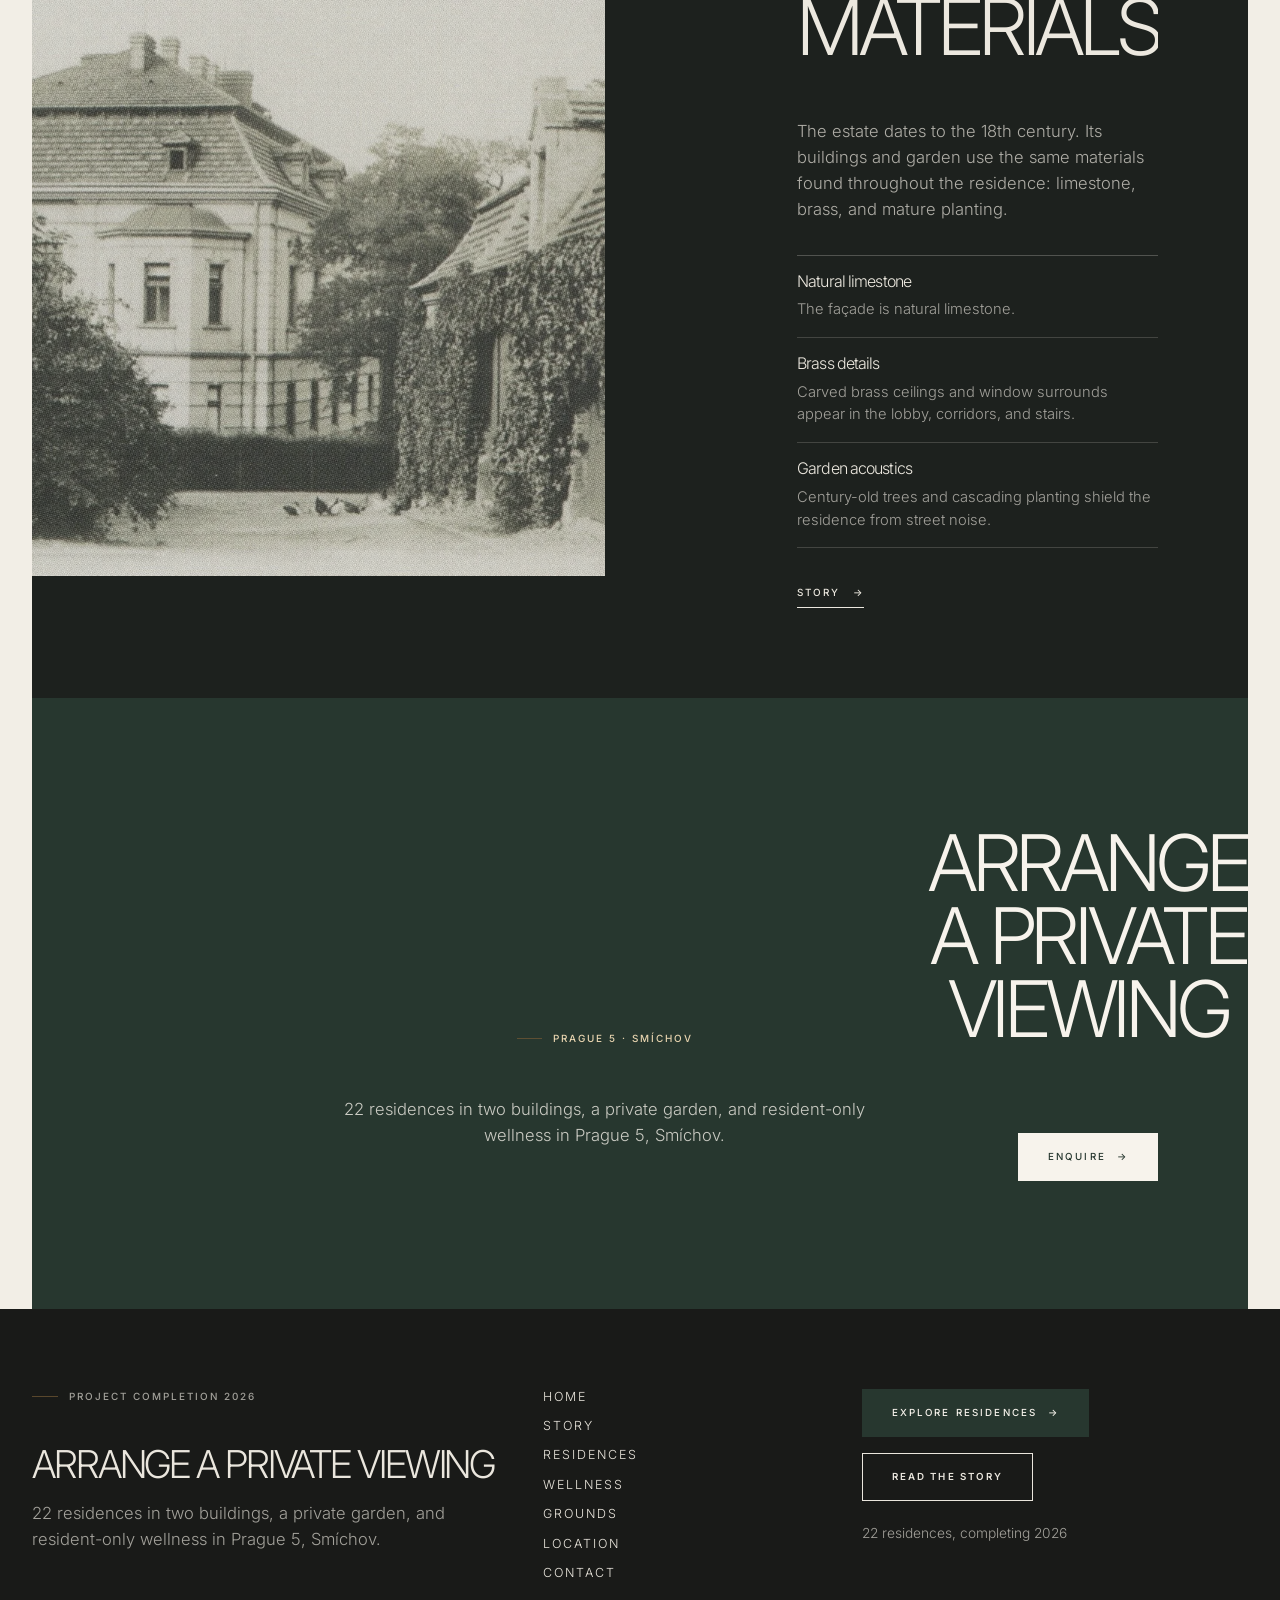
==== commit cd3f3882: "Refine mobile layout and multilingual copy" ====
--- a/index.html
+++ b/index.html
@@ -11,12 +11,12 @@
     <link rel="preconnect" href="https://fonts.gstatic.com" crossorigin />
     <link rel="stylesheet" href="https://fonts.googleapis.com/css2?family=Inter:wght@300;400;500;600&display=swap" media="print" onload="this.media='all'" />
     <noscript><link rel="stylesheet" href="https://fonts.googleapis.com/css2?family=Inter:wght@300;400;500;600&display=swap" /></noscript>
-    <link rel="stylesheet" href="assets/styles/styles.css?v=dd2477962c" />
+    <link rel="stylesheet" href="assets/styles/styles.css?v=7ea6dbbd9b" />
   </head>
   <body data-page="home">
     <div class="page-transition" aria-hidden="true"></div>
     <div id="site-shell"></div>
-    <script defer src="assets/scripts/site-data-home.js?v=c7fa2e55e0"></script>
-    <script defer src="assets/scripts/app.js?v=7b61da5493"></script>
+    <script defer src="assets/scripts/site-data-home.js?v=bb5807bd4b"></script>
+    <script defer src="assets/scripts/app.js?v=16fdc3e0cd"></script>
   </body>
 </html>
--- a/assets/styles/styles.css
+++ b/assets/styles/styles.css
@@ -4208,3 +4208,91 @@
   .chapter-gallery { padding-bottom: 5rem; }
   .site-footer { grid-template-columns: 1fr; padding: 4rem 20px; }
 }
+
+/* ---------------------------------------------------------------------
+   Mobile finishing pass
+
+   These rules deliberately sit after the editorial system above. They make
+   the mobile composition predictable: the navigation always has an opaque
+   resting state after scroll, titles have enough measure for translated copy,
+   and dark editorial panels retain their intended contrast.  Keeping these
+   decisions together prevents a future desktop adjustment from reviving the
+   overlapping header and washed-out type visible in the previous build.
+   --------------------------------------------------------------------- */
+html,
+body { overflow-x: clip; }
+
+@media (max-width: 860px) {
+  .site-header.is-stuck {
+    position: fixed;
+    background: rgba(25, 26, 24, 0.98);
+    border-bottom-color: rgba(239, 236, 227, 0.22);
+  }
+
+  .site-header.is-stuck .brandmark,
+  .site-header.is-stuck .header-actions,
+  .site-header.is-stuck .menu-button {
+    color: #f5f1e8;
+  }
+
+  .arrival-hero__content {
+    /* Leave a real visual interval above the specification grid. */
+    margin-bottom: 9.25rem;
+  }
+
+  .arrival-hero__content h1 {
+    max-width: none;
+    text-wrap: balance;
+  }
+
+  .story-cover__copy h1,
+  .chapter-cover__copy h1,
+  .contact-cover__copy h1 {
+    max-width: 13ch;
+    text-wrap: balance;
+  }
+
+  .arrival-hero__facts {
+    bottom: 1.25rem;
+  }
+
+  .arrival-hero__facts span {
+    display: flex;
+    align-items: center;
+    min-height: 3.1rem;
+    padding: 0.65rem 0.7rem;
+    line-height: 1.35;
+  }
+
+  .home-split--grounds,
+  .home-split--grounds .home-split__copy {
+    background: #242521;
+    color: #ece8df;
+  }
+
+  .home-split--grounds h2,
+  .home-split--grounds .text-link { color: #f5f1e8; }
+
+  .home-split--grounds p { color: rgba(236, 232, 223, 0.8); }
+
+  .story-timeline {
+    grid-auto-columns: minmax(10.5rem, 52vw);
+    margin-top: 3.5rem;
+    scroll-snap-type: x mandatory;
+  }
+
+  .story-timeline__item {
+    min-height: 8.75rem;
+    padding: 1.15rem 1.1rem 1.25rem 0;
+    scroll-snap-align: start;
+  }
+
+  .story-timeline__item strong {
+    font-size: 1.45rem;
+    line-height: 1;
+  }
+
+  .story-timeline__item span {
+    line-height: 1.45;
+  }
+}
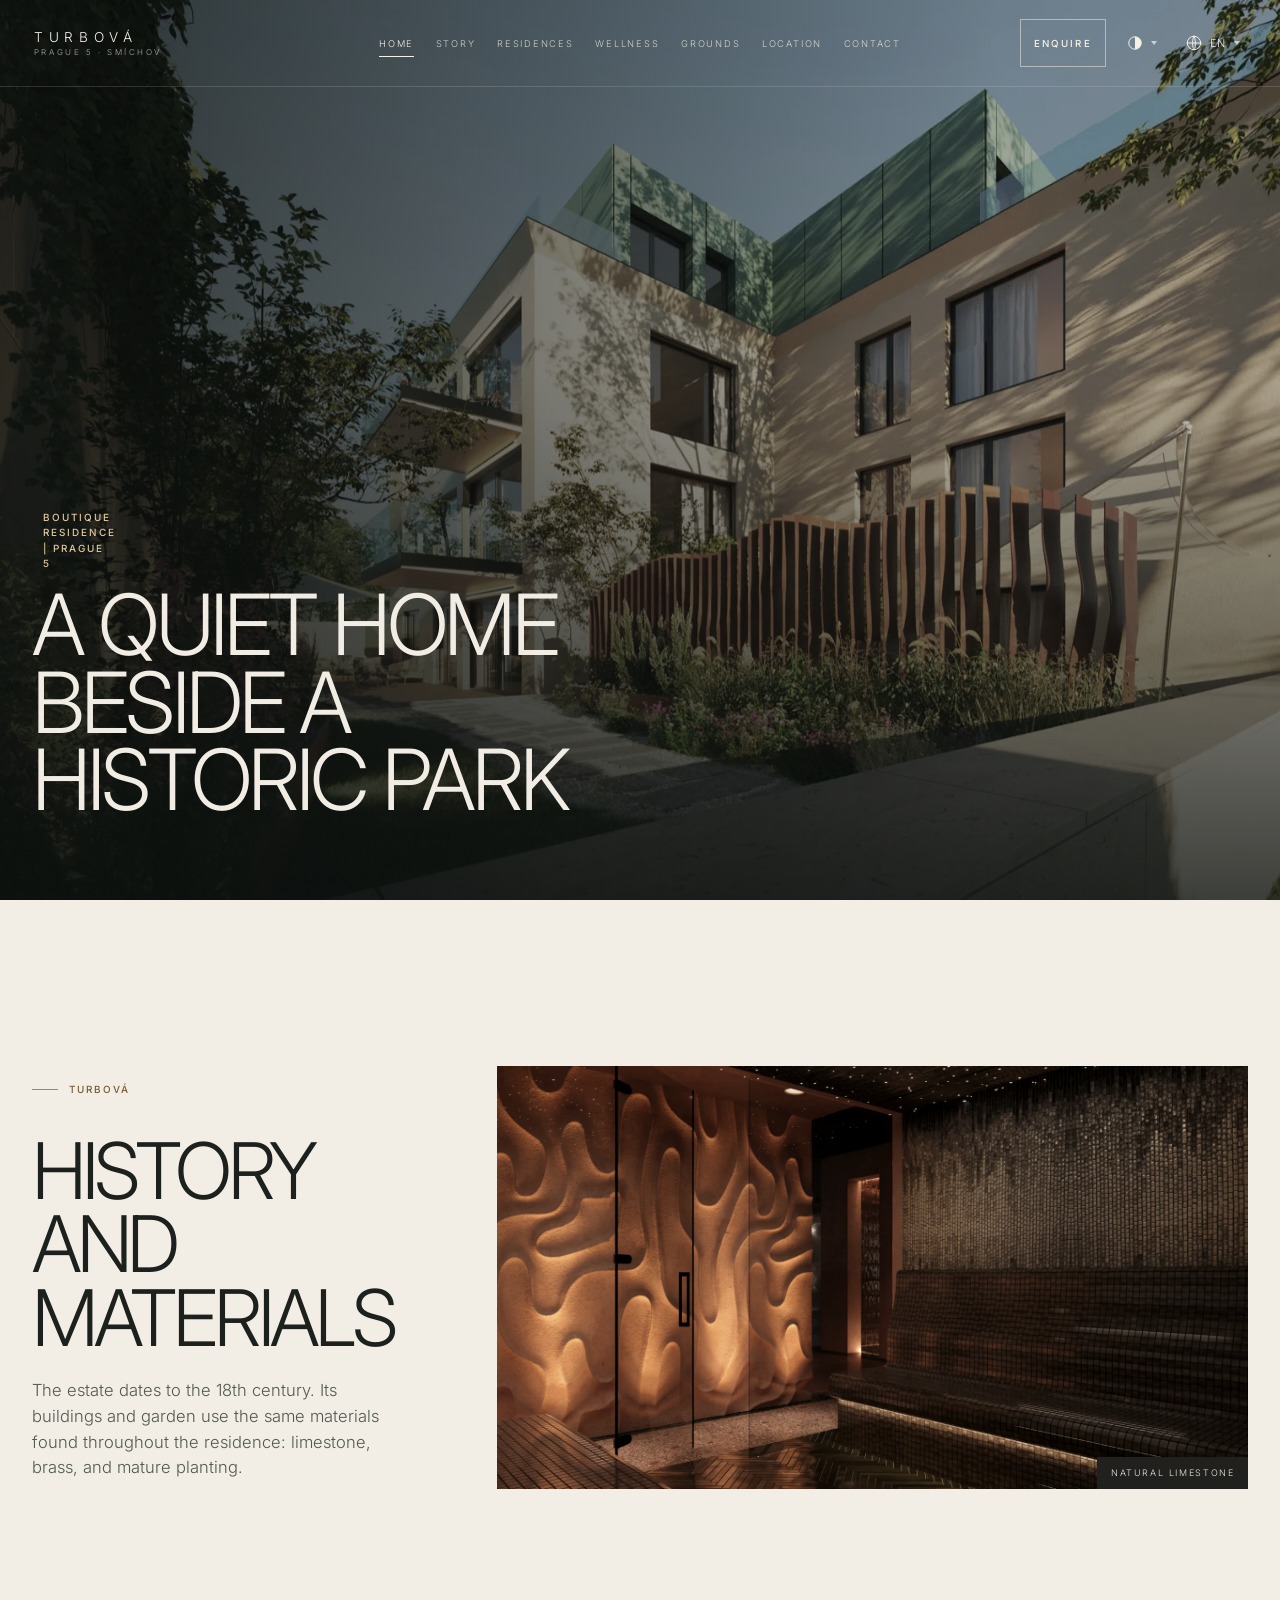
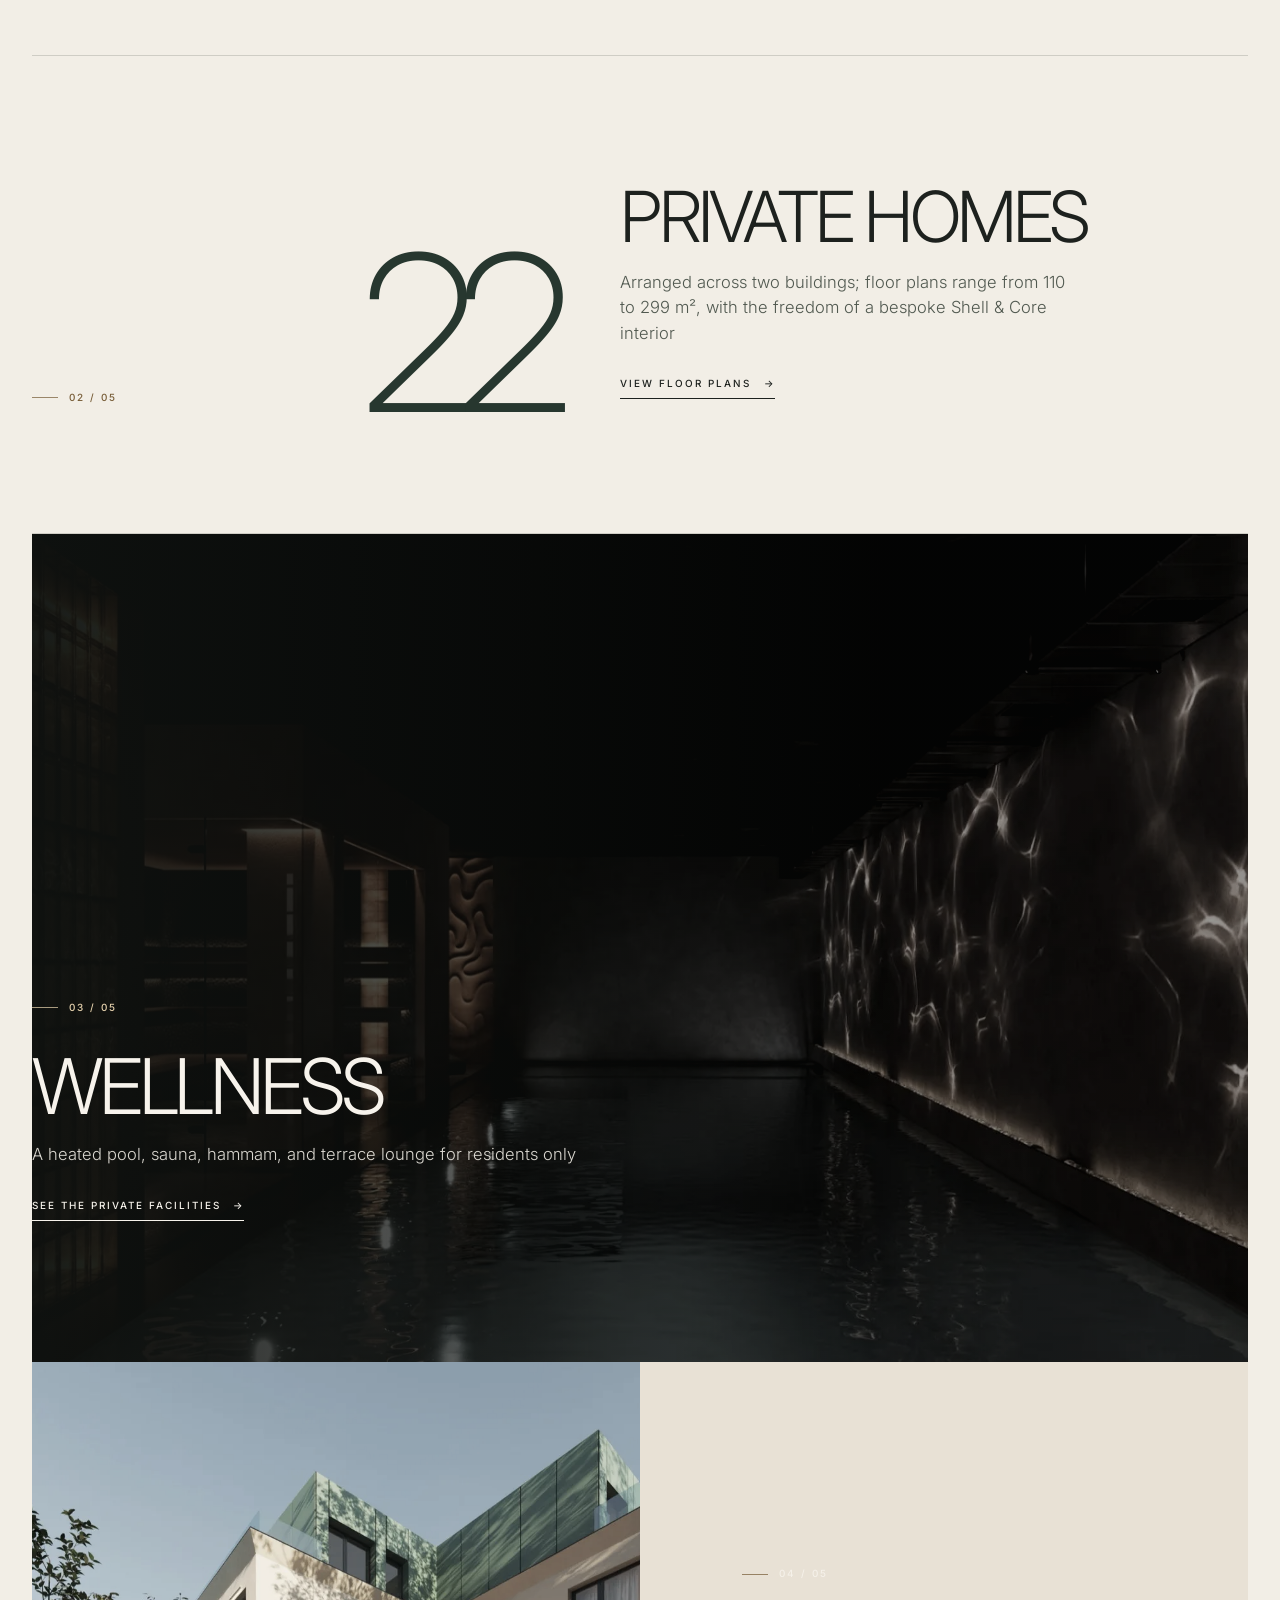
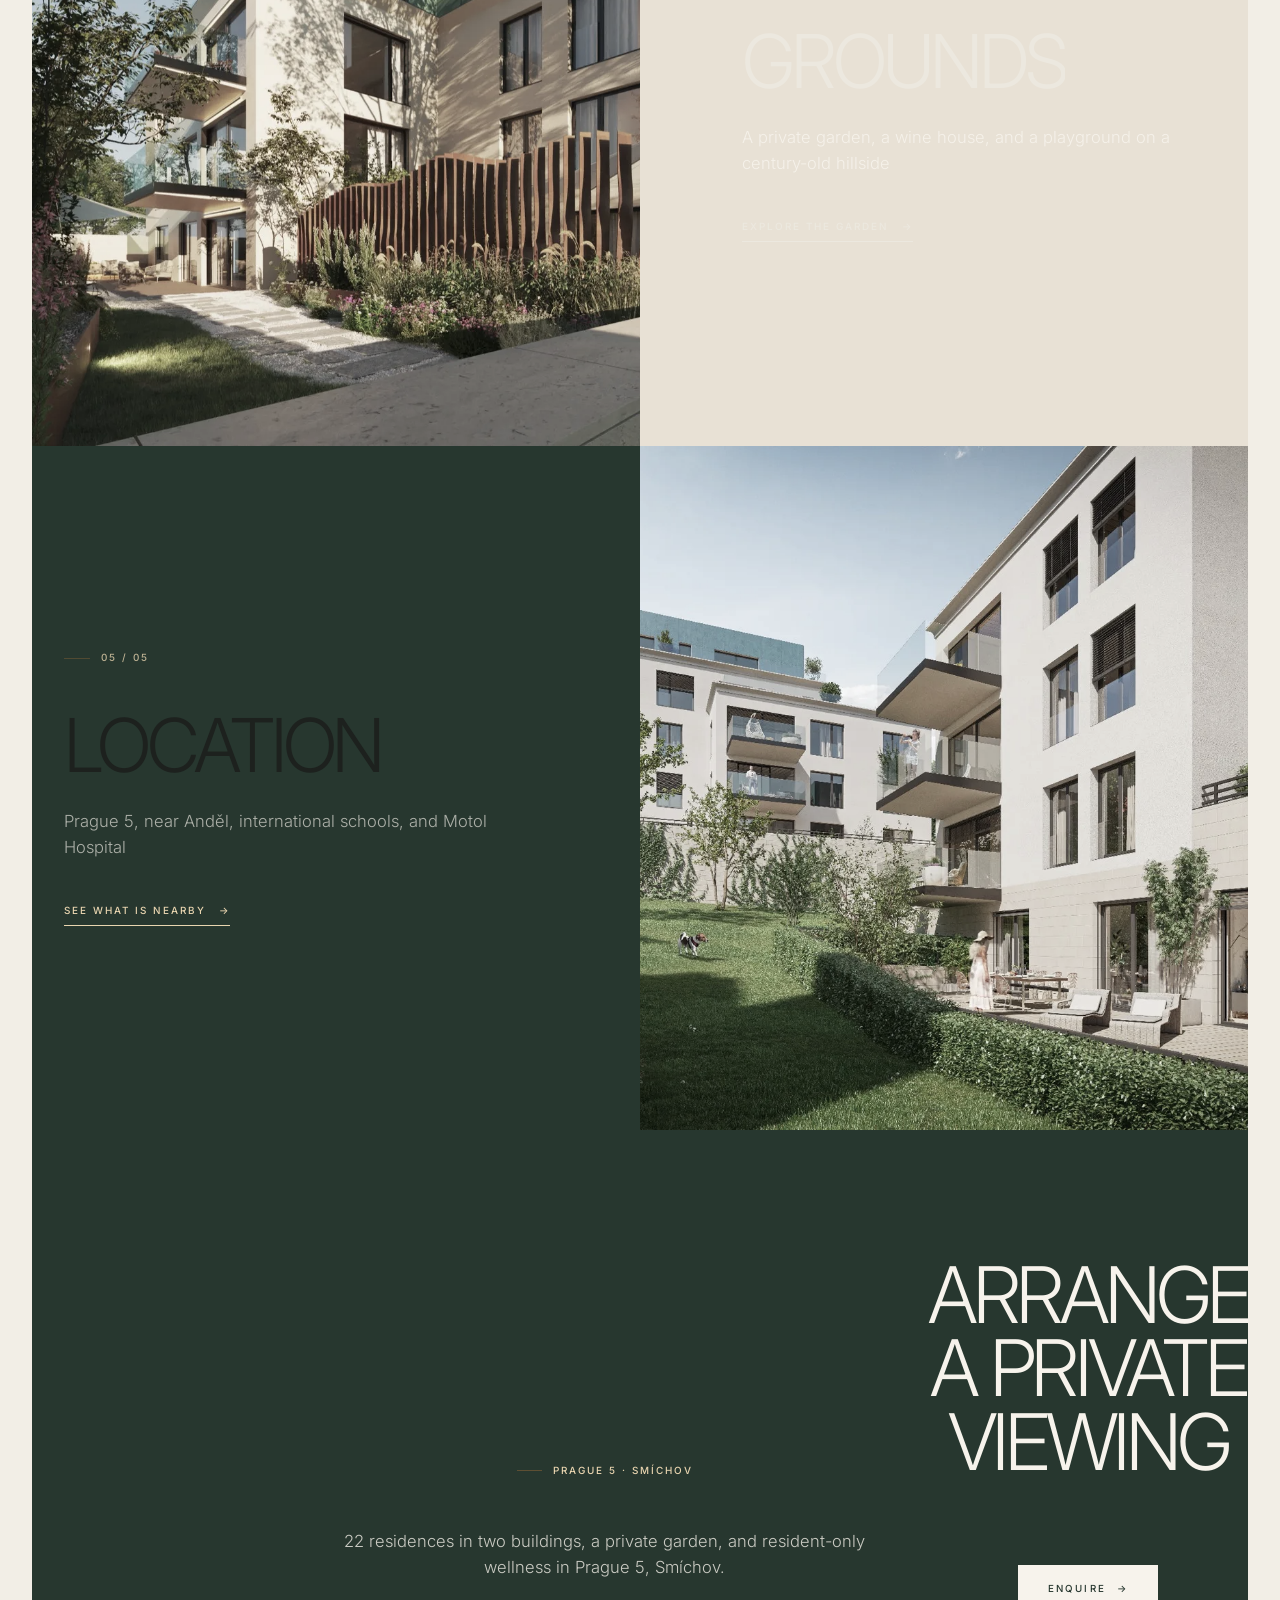
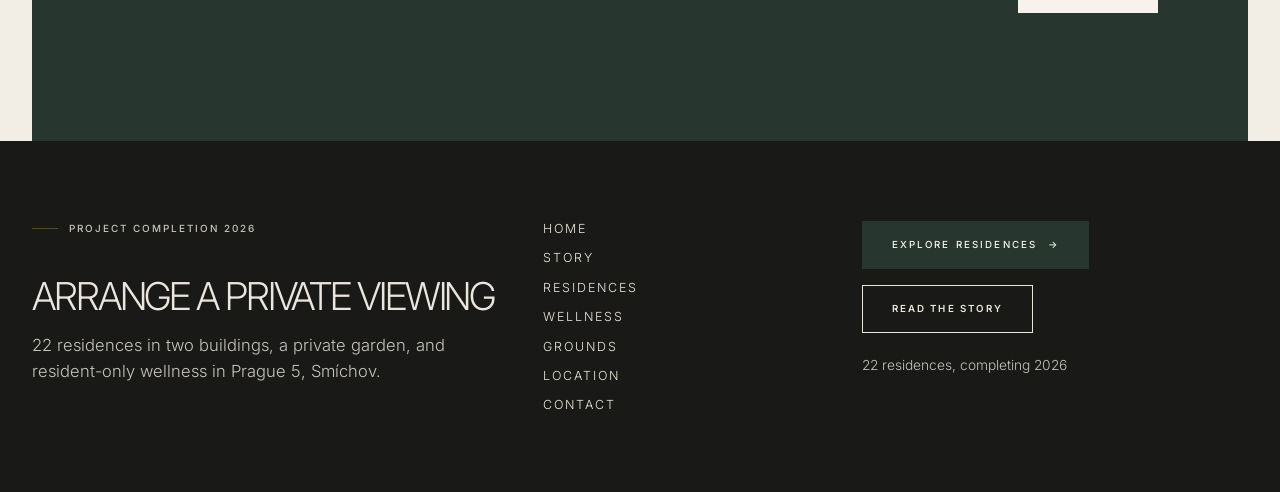
==== commit 577ad7bf: "Unify page layouts and remove repeated content" ====
--- a/index.html
+++ b/index.html
@@ -11,12 +11,12 @@
     <link rel="preconnect" href="https://fonts.gstatic.com" crossorigin />
     <link rel="stylesheet" href="https://fonts.googleapis.com/css2?family=Inter:wght@300;400;500;600&display=swap" media="print" onload="this.media='all'" />
     <noscript><link rel="stylesheet" href="https://fonts.googleapis.com/css2?family=Inter:wght@300;400;500;600&display=swap" /></noscript>
-    <link rel="stylesheet" href="assets/styles/styles.css?v=7ea6dbbd9b" />
+    <link rel="stylesheet" href="assets/styles/styles.css?v=layout-20260814e" />
   </head>
   <body data-page="home">
     <div class="page-transition" aria-hidden="true"></div>
     <div id="site-shell"></div>
     <script defer src="assets/scripts/site-data-home.js?v=bb5807bd4b"></script>
-    <script defer src="assets/scripts/app.js?v=16fdc3e0cd"></script>
+    <script defer src="assets/scripts/app.js?v=layout-20260814"></script>
   </body>
 </html>
--- a/assets/styles/styles.css
+++ b/assets/styles/styles.css
@@ -4296,3 +4296,910 @@
     line-height: 1.45;
   }
 }
+
+/* ---------------------------------------------------------------------
+   Layout, carousel and timeline refinements
+
+   These rules intentionally close the stylesheet. Earlier art-direction
+   passes use high-specificity theme tokens, so the responsive grid is
+   resolved here at the same level instead of relying on source order alone.
+   --------------------------------------------------------------------- */
+:root:root:root:root {
+  --muted: #686b62;
+  --muted-rgb: 104, 107, 98;
+}
+
+:root:root:root:root[data-theme="trnka"] {
+  --muted: #59655b;
+  --muted-rgb: 89, 101, 91;
+  --brass: #7c6230;
+  --brass-rgb: 124, 98, 48;
+}
+
+.field__input::placeholder {
+  color: var(--muted);
+  opacity: 1;
+}
+
+/* Carousel navigation reads as architectural side panels. It is introduced
+   on load by JavaScript, then gets out of the photography's way until hover,
+   touch or keyboard focus asks for it again. */
+.img-carousel .img-carousel__arrow {
+  width: clamp(3.75rem, 6vw, 5rem);
+  height: clamp(5rem, 9vw, 7rem);
+  border-radius: 0;
+  border-color: rgba(var(--media-light-rgb), 0.46);
+  color: rgb(var(--media-light-rgb));
+  background: rgba(var(--media-dark-rgb), 0.72);
+  -webkit-backdrop-filter: blur(5px);
+  backdrop-filter: blur(5px);
+  opacity: 0;
+  pointer-events: none;
+  transition:
+    opacity 0.6s var(--ease-soft),
+    transform 0.6s var(--ease-soft),
+    background 0.3s ease,
+    border-color 0.3s ease;
+}
+
+.img-carousel .img-carousel__arrow--prev {
+  left: 0;
+  border-left: 0;
+  transform: translate(-0.7rem, -50%);
+}
+
+.img-carousel .img-carousel__arrow--next {
+  right: 0;
+  border-right: 0;
+  transform: translate(0.7rem, -50%);
+}
+
+.img-carousel.is-controls-visible .img-carousel__arrow,
+.img-carousel:hover .img-carousel__arrow,
+.img-carousel .img-carousel__arrow:focus-visible {
+  opacity: 1;
+  pointer-events: auto;
+  transform: translate(0, -50%);
+}
+
+.img-carousel .img-carousel__arrow:hover {
+  background: rgba(var(--media-dark-rgb), 0.9);
+  border-color: rgb(var(--media-light-rgb));
+}
+
+.img-carousel .img-carousel__arrow span {
+  font-size: 1.2rem;
+}
+
+/* Vertical page travel drives a larger horizontal chronology. Reduced-motion
+   users retain a conventional, manually scrollable rail below. */
+.story-timeline-scroll {
+  position: relative;
+  width: 100%;
+  margin-top: clamp(5rem, 10vw, 10rem);
+}
+
+.story-timeline-scroll__sticky {
+  width: 100%;
+  overflow: hidden;
+}
+
+.story-timeline-scroll.is-scroll-bound .story-timeline-scroll__sticky {
+  position: sticky;
+  top: 76px;
+  height: calc(100svh - 96px);
+  min-height: 34rem;
+  display: grid;
+  align-items: center;
+}
+
+.story-timeline-scroll .story-timeline {
+  width: max-content;
+  margin: 0;
+  grid-auto-columns: clamp(17rem, 24vw, 23rem);
+  overflow: visible;
+  border-top-color: var(--line);
+  border-bottom: 1px solid var(--line);
+  transform: translate3d(var(--timeline-x, 0px), 0, 0);
+  will-change: transform;
+}
+
+.story-timeline-scroll .story-timeline__item {
+  min-height: clamp(22rem, 54svh, 32rem);
+  padding: clamp(1.5rem, 3vw, 2.5rem);
+  border-right-color: var(--line);
+}
+
+.story-timeline-scroll .story-timeline__item:first-child {
+  padding-left: clamp(1.5rem, 3vw, 2.5rem);
+  border-left: 1px solid var(--line);
+}
+
+.story-timeline-scroll .story-timeline__item strong {
+  color: var(--ink);
+  font-size: clamp(3rem, 5.5vw, 6rem);
+  line-height: 0.88;
+  letter-spacing: -0.065em;
+}
+
+.story-timeline-scroll .story-timeline__item span {
+  max-width: 19rem;
+  color: var(--ink-soft);
+  font-size: clamp(0.72rem, 1vw, 0.86rem);
+  line-height: 1.55;
+  letter-spacing: 0.12em;
+}
+
+.story-timeline-scroll:not(.is-scroll-bound) .story-timeline-scroll__sticky {
+  overflow-x: auto;
+  scrollbar-width: thin;
+}
+
+.story-timeline-scroll:not(.is-scroll-bound) .story-timeline {
+  transform: none;
+}
+
+/* Explicit dark-surface pairs prevent light-page tokens from leaking into
+   reverse story panels and other mineral sections. */
+.story-beat--reverse .story-beat__copy p {
+  color: rgba(247, 243, 236, 0.88);
+}
+
+.story-beat--reverse .story-beat__chips {
+  border-top-color: rgba(247, 243, 236, 0.32);
+}
+
+.story-beat--reverse .story-beat__chips span {
+  color: rgba(247, 243, 236, 0.9);
+  border-bottom-color: rgba(247, 243, 236, 0.2);
+}
+
+.story-beat--reverse .story-beat__chips span::before {
+  background: var(--brass-soft);
+}
+
+.chapter-feature p {
+  color: rgba(247, 243, 236, 0.82);
+}
+
+.page-chapter--location .chapter-feature p {
+  color: var(--ink-soft);
+}
+
+.home-history .section-copy,
+.home-history .detail-card p,
+.site-footer p,
+.site-footer .footer-note {
+  color: rgba(247, 243, 236, 0.78);
+}
+
+.home-split--grounds p {
+  color: rgba(247, 243, 236, 0.86);
+  opacity: 1;
+}
+
+@media (hover: none) {
+  .img-carousel .img-carousel__arrow {
+    opacity: 0;
+    pointer-events: none;
+  }
+
+  .img-carousel.is-controls-visible .img-carousel__arrow,
+  .img-carousel .img-carousel__arrow:focus-visible {
+    opacity: 1;
+    pointer-events: auto;
+    transform: translate(0, -50%);
+  }
+}
+
+@media (max-width: 860px) {
+  :root:root:root:root,
+  :root:root:root:root[data-theme="night"],
+  :root:root:root:root[data-theme="trnka"],
+  :root:root:root:root[data-theme="vineyard"] {
+    --gutter: 24px;
+    --container: calc(100vw - 48px);
+  }
+
+  .arrival-hero__content,
+  .story-cover__copy,
+  .chapter-cover__copy,
+  .contact-cover__copy {
+    width: var(--container);
+    margin-right: auto;
+    margin-left: auto;
+  }
+
+  .arrival-hero__facts {
+    right: var(--gutter);
+    left: var(--gutter);
+  }
+
+  .page-home .metric-strip {
+    padding-right: var(--gutter);
+    padding-left: var(--gutter);
+  }
+
+  .home-premise,
+  .home-project-proof,
+  .home-enquiry,
+  .home-scene__overlay,
+  .page-story .story-prologue,
+  .chapter-editorial,
+  .chapter-information,
+  .chapter-gallery,
+  .contact-shell,
+  .enquiry-band,
+  .quote-panel {
+    width: var(--container);
+  }
+
+  .page.page-story .story-beat {
+    width: 100%;
+  }
+
+  .page.page-story .story-beat .story-beat__copy {
+    padding-right: var(--gutter);
+    padding-left: var(--gutter);
+  }
+
+  .home-split--grounds .home-split__copy,
+  .home-split--location .home-split__copy,
+  .home-history__copy,
+  .story-beat__copy,
+  .chapter-features,
+  .site-footer {
+    padding-right: var(--gutter);
+    padding-left: var(--gutter);
+  }
+
+  .story-timeline-scroll {
+    margin-top: 4rem;
+  }
+
+  .story-timeline-scroll.is-scroll-bound .story-timeline-scroll__sticky {
+    top: 64px;
+    height: calc(100svh - 80px);
+    min-height: 31rem;
+  }
+
+  .story-timeline-scroll .story-timeline {
+    grid-auto-columns: clamp(15.5rem, 68vw, 18.5rem);
+    scroll-snap-type: none;
+  }
+
+  .story-timeline-scroll .story-timeline__item,
+  .story-timeline-scroll .story-timeline__item:first-child {
+    min-height: clamp(22rem, 58svh, 30rem);
+    padding: 1.6rem;
+  }
+
+  .story-timeline-scroll .story-timeline__item strong {
+    font-size: clamp(2.8rem, 14vw, 4.8rem);
+  }
+
+  .img-carousel .img-carousel__arrow {
+    width: 3.75rem;
+    height: 5.25rem;
+  }
+}
+
+@media (max-width: 359px) {
+  :root:root:root:root,
+  :root:root:root:root[data-theme="night"],
+  :root:root:root:root[data-theme="trnka"],
+  :root:root:root:root[data-theme="vineyard"] {
+    --gutter: 20px;
+    --container: calc(100vw - 40px);
+  }
+}
+
+@media (prefers-reduced-motion: reduce) {
+  .img-carousel .img-carousel__arrow,
+  .story-timeline-scroll .story-timeline {
+    transition: none;
+  }
+}
+
+/* ---------------------------------------------------------------------
+   Quiet page openings
+
+   Each route now opens on one strong title and the photography. Supporting
+   copy and navigation resume below the first viewport in a shared editorial
+   band, so the information remains available without crowding the reveal.
+   --------------------------------------------------------------------- */
+.arrival-hero__content,
+.story-cover__copy,
+.chapter-cover__copy,
+.contact-cover__copy {
+  padding-top: 0;
+  padding-bottom: 0;
+}
+
+.arrival-hero__content,
+.story-cover__copy,
+.chapter-cover__copy,
+.contact-cover__copy {
+  margin-bottom: clamp(4rem, 8vh, 7rem);
+}
+
+.arrival-hero__content,
+.story-cover__copy,
+.chapter-cover__copy,
+.contact-cover__copy {
+  gap: 0.9rem;
+}
+
+.opening-details {
+  box-sizing: border-box;
+  width: min(1440px, calc(100vw - 64px));
+  margin: 0 auto;
+  padding: clamp(4.5rem, 8vw, 8rem) 0;
+  display: grid;
+  grid-template-columns: minmax(0, 7fr) minmax(17rem, 5fr);
+  gap: clamp(2rem, 7vw, 8rem);
+  align-items: start;
+  border-bottom: 1px solid var(--line);
+}
+
+.opening-details__lead {
+  max-width: 46rem;
+  color: var(--ink);
+  font-size: clamp(1.55rem, 2.7vw, 3.15rem);
+  font-weight: 300;
+  line-height: 1.3;
+  letter-spacing: -0.035em;
+  text-wrap: balance;
+}
+
+.opening-details__aside {
+  display: grid;
+  gap: 2rem;
+  padding-top: 0.3rem;
+}
+
+.opening-details__description {
+  max-width: 34rem;
+  color: var(--ink-soft);
+}
+
+.opening-details__actions {
+  display: flex;
+  flex-wrap: wrap;
+  gap: 0.75rem;
+}
+
+.opening-details--solo {
+  grid-template-columns: 1fr;
+}
+
+.opening-details--solo .opening-details__lead {
+  max-width: 58rem;
+}
+
+.page-chapter--wellness .opening-details {
+  border-color: rgba(242, 238, 231, 0.2);
+}
+
+.page-chapter--wellness .opening-details__lead {
+  color: #f2eee7;
+}
+
+.page-chapter--wellness .opening-details__description {
+  color: #c5c6c1;
+}
+
+.page-chapter--wellness .opening-details .button-primary {
+  color: #121618;
+  background: #f2eee7;
+}
+
+.page-chapter--wellness .opening-details .button-secondary {
+  color: #f2eee7;
+  border-color: rgba(242, 238, 231, 0.64);
+  background: transparent;
+}
+
+/* Long translated chronology labels must remain inside their own panel. */
+.story-timeline-scroll .story-timeline__item strong {
+  display: block;
+  min-width: 0;
+  max-width: 100%;
+  overflow-wrap: anywhere;
+  hyphens: auto;
+  text-wrap: balance;
+}
+
+.story-timeline-scroll .story-timeline__title--long {
+  font-size: clamp(2.35rem, 3.4vw, 3.25rem);
+  line-height: 0.96;
+  letter-spacing: -0.07em;
+}
+
+@media (max-width: 860px) {
+  .arrival-hero__content,
+  .story-cover__copy,
+  .chapter-cover__copy,
+  .contact-cover__copy {
+    margin-bottom: clamp(3.25rem, 7svh, 4.75rem);
+  }
+
+  .opening-details {
+    width: var(--container);
+    padding: clamp(4rem, 14vw, 5.5rem) 0;
+    grid-template-columns: 1fr;
+    gap: 2rem;
+  }
+
+  .opening-details__lead {
+    max-width: 30rem;
+    font-size: clamp(1.35rem, 6.2vw, 2.15rem);
+    line-height: 1.38;
+  }
+
+  .opening-details__aside {
+    gap: 1.6rem;
+    padding-top: 0;
+  }
+
+  .opening-details__actions {
+    display: grid;
+    grid-template-columns: 1fr;
+  }
+
+  .story-timeline-scroll .story-timeline {
+    grid-auto-columns: min(21rem, var(--container));
+  }
+
+  .story-timeline-scroll .story-timeline__item,
+  .story-timeline-scroll .story-timeline__item:first-child {
+    padding: 1.5rem;
+  }
+
+  .story-timeline-scroll .story-timeline__item strong {
+    font-size: clamp(2.7rem, 12vw, 4.8rem);
+  }
+
+  .story-timeline-scroll .story-timeline__title--long {
+    font-size: clamp(2.1rem, 8.5vw, 2.65rem);
+    line-height: 1;
+  }
+}
+
+/* ---------------------------------------------------------------------
+   Unified editorial layout
+
+   This final layer deliberately replaces the competing desktop-only art
+   direction above. Every route now shares one full-bleed photographic
+   opening, one content grid, one treatment for feature lists, and a gallery
+   that never creates empty masonry cells.
+   --------------------------------------------------------------------- */
+html,
+body,
+#site-shell,
+.page {
+  width: 100%;
+  max-width: none;
+  margin-inline: 0;
+}
+
+.page > section {
+  margin-bottom: 0;
+}
+
+.site-header {
+  padding-right: max(24px, var(--gutter));
+  padding-left: max(24px, var(--gutter));
+}
+
+.brandmark {
+  min-width: max-content;
+  flex-shrink: 0;
+  overflow: visible;
+  padding-left: 0.12em;
+}
+
+.brandmark-word,
+.brandmark-sub {
+  overflow: visible;
+}
+
+/* One large, legible image on desktop as well as mobile. */
+.page.page-home > .arrival-hero,
+.page.page-story > .story-cover,
+.page.page-chapter > .chapter-cover,
+.page.page-contact > .contact-cover {
+  box-sizing: border-box;
+  width: 100% !important;
+  max-width: none;
+  min-height: max(44rem, 100svh);
+  margin: 0 !important;
+}
+
+.arrival-hero__media,
+.story-cover__media,
+.chapter-cover__media,
+.contact-cover__media {
+  position: relative !important;
+  inset: auto;
+  grid-area: 1 / 1;
+  align-self: stretch;
+  width: 100%;
+  height: 100%;
+  min-height: inherit;
+  margin: 0;
+  z-index: 1;
+}
+
+.arrival-hero__media img,
+.story-cover__media img,
+.chapter-cover__media img,
+.contact-cover__media img {
+  width: 100%;
+  height: 100%;
+  object-fit: cover;
+  filter: saturate(0.82) contrast(1.03) brightness(0.84);
+}
+
+.arrival-hero__media img {
+  object-position: center;
+}
+
+.arrival-hero__archive {
+  display: none;
+}
+
+.arrival-hero__veil,
+.story-cover__scrim,
+.chapter-cover__scrim,
+.contact-cover__scrim,
+.page-chapter--location .chapter-cover__scrim {
+  z-index: 2;
+  background:
+    linear-gradient(90deg, rgba(12, 16, 14, 0.78) 0%, rgba(12, 16, 14, 0.42) 44%, rgba(12, 16, 14, 0.08) 78%),
+    linear-gradient(0deg, rgba(12, 16, 14, 0.72) 0%, transparent 58%);
+}
+
+.arrival-hero::before,
+.story-cover::before,
+.chapter-cover::before,
+.contact-cover::before {
+  display: none;
+}
+
+.arrival-hero__content,
+.story-cover__copy,
+.chapter-cover__copy,
+.contact-cover__copy {
+  box-sizing: border-box;
+  width: min(1440px, calc(100vw - 64px));
+  max-width: none;
+  margin: auto auto clamp(4.5rem, 9vh, 7rem);
+  padding: 0;
+  align-self: end;
+  position: relative;
+  grid-area: 1 / 1;
+  z-index: 3;
+}
+
+.arrival-hero__content > *,
+.story-cover__copy > *,
+.chapter-cover__copy > *,
+.contact-cover__copy > * {
+  max-width: min(12ch, 48rem);
+}
+
+.arrival-hero__content h1,
+.story-cover__copy h1,
+.chapter-cover__copy h1,
+.contact-cover__copy h1 {
+  max-width: 12ch;
+  font-size: clamp(3.15rem, 6.6vw, 7.5rem);
+  line-height: 0.92;
+  letter-spacing: -0.045em;
+  text-wrap: balance;
+}
+
+.story-cover__chapter {
+  display: none;
+}
+
+.chapter-cover__index {
+  right: max(32px, calc((100vw - 1440px) / 2));
+}
+
+/* Give every long-form block the same safe edge and vertical rhythm. */
+.home-premise,
+.home-project-proof,
+.home-enquiry,
+.page-story .story-prologue,
+.page-story .story-beat,
+.mission-block,
+.cta-panel,
+.chapter-editorial,
+.chapter-gallery,
+.contact-shell,
+.enquiry-band {
+  box-sizing: border-box;
+}
+
+.home-premise,
+.home-project-proof,
+.home-enquiry,
+.page-story .story-prologue,
+.mission-block,
+.cta-panel,
+.chapter-editorial,
+.chapter-gallery,
+.contact-shell,
+.enquiry-band {
+  width: min(1440px, calc(100vw - 64px));
+  margin-inline: auto;
+}
+
+.chapter-editorial,
+.contact-shell {
+  padding-top: clamp(5rem, 9vw, 9rem);
+  padding-bottom: clamp(5rem, 9vw, 9rem);
+}
+
+.chapter-editorial__copy,
+.chapter-editorial__paragraphs,
+.chapter-feature,
+.chapter-gallery .section-heading,
+.contact-shell__intro {
+  min-width: 0;
+}
+
+/* Feature facts read as an editorial list, not a field of boxes. */
+.chapter-features {
+  box-sizing: border-box;
+  width: 100% !important;
+  margin: 0 !important;
+  padding: clamp(5rem, 9vw, 9rem) max(32px, calc((100vw - 1440px) / 2));
+  background-image: none;
+}
+
+.chapter-features__heading {
+  display: block;
+  margin-bottom: clamp(2rem, 4vw, 4rem);
+}
+
+.chapter-features__heading .eyebrow {
+  margin: 0;
+}
+
+.chapter-features__rail {
+  display: grid;
+  grid-template-columns: repeat(2, minmax(0, 1fr));
+  gap: 0 clamp(3rem, 8vw, 10rem);
+  border: 0;
+}
+
+.chapter-feature,
+.chapter-feature + .chapter-feature {
+  min-height: 0;
+  padding: clamp(1.5rem, 3vw, 2.5rem) 0 clamp(2.5rem, 5vw, 4rem);
+  border: 0;
+  border-top: 1px solid rgba(247, 243, 236, 0.28);
+  display: grid;
+  grid-template-columns: 2.5rem minmax(0, 1fr);
+  column-gap: clamp(1rem, 2vw, 2rem);
+  align-content: start;
+}
+
+.chapter-feature > span {
+  grid-column: 1;
+  grid-row: 1 / span 2;
+  padding-top: 0.38rem;
+}
+
+.chapter-feature h3,
+.chapter-feature p {
+  grid-column: 2;
+  margin: 0;
+}
+
+.chapter-feature h3 {
+  font-size: clamp(1.75rem, 2.8vw, 3.25rem);
+  line-height: 1.02;
+  letter-spacing: -0.025em;
+  text-wrap: balance;
+}
+
+.chapter-feature p {
+  max-width: 34rem;
+  margin-top: 1rem;
+  line-height: 1.65;
+}
+
+.page-chapter--location .chapter-features {
+  background-color: var(--paper-warm);
+  background-image: none;
+}
+
+.page-chapter--location .chapter-feature,
+.page-chapter--location .chapter-feature + .chapter-feature {
+  border-top-color: var(--line);
+}
+
+/* The photo collection is continuous: no staggered offsets or empty cells. */
+.chapter-gallery {
+  width: 100% !important;
+  max-width: none;
+  margin-inline: 0 !important;
+  padding-right: max(32px, calc((100vw - 1440px) / 2));
+  padding-left: max(32px, calc((100vw - 1440px) / 2));
+  padding-top: clamp(5rem, 9vw, 9rem);
+  padding-bottom: clamp(5rem, 9vw, 9rem);
+  gap: clamp(2rem, 4vw, 4rem);
+}
+
+.chapter-gallery .section-heading,
+.story-prologue__heading {
+  display: grid;
+  grid-template-columns: minmax(9rem, 3fr) minmax(0, 9fr);
+  gap: 2rem;
+  width: 100%;
+  max-width: none;
+  margin-bottom: clamp(2rem, 4vw, 4rem);
+}
+
+.chapter-gallery .section-heading h2,
+.story-prologue__heading h2 {
+  max-width: 13ch;
+  font-size: clamp(2.75rem, 5.4vw, 6.5rem);
+  line-height: 0.96;
+}
+
+.gallery-grid {
+  display: grid;
+  grid-template-columns: repeat(2, minmax(0, 1fr));
+  grid-auto-flow: row;
+  gap: clamp(0.75rem, 1.4vw, 1.5rem);
+  background: transparent;
+}
+
+.gallery-card,
+.gallery-card:nth-child(3n),
+.chapter-gallery .gallery-card:nth-child(2),
+.chapter-gallery .gallery-card:nth-child(4) {
+  grid-column: auto;
+  grid-row: auto;
+  width: 100%;
+  margin: 0 !important;
+  aspect-ratio: 4 / 3;
+  background: var(--paper-deep);
+}
+
+.gallery-card--wide,
+.gallery-card--wide:nth-child(3n) {
+  grid-column: 1 / -1;
+  aspect-ratio: 16 / 8;
+}
+
+.gallery-card__trigger,
+.gallery-card__trigger img {
+  width: 100%;
+  height: 100%;
+}
+
+.gallery-card__trigger img {
+  object-fit: cover;
+}
+
+/* Cyrillic needs a neutral family and breathing room at display sizes. */
+html[lang="ru"] body,
+html[lang="ru"] button,
+html[lang="ru"] input,
+html[lang="ru"] select,
+html[lang="ru"] textarea {
+  font-family: "Inter", Arial, sans-serif;
+}
+
+html[lang="ru"] h1,
+html[lang="ru"] h2,
+html[lang="ru"] h3,
+html[lang="ru"] .line-reveal > span,
+html[lang="ru"] .metric-card strong {
+  font-family: "Inter", Arial, sans-serif;
+  letter-spacing: -0.012em;
+  line-height: 1.04;
+}
+
+html[lang="ru"] p,
+html[lang="ru"] li,
+html[lang="ru"] .nav-link,
+html[lang="ru"] .text-link,
+html[lang="ru"] .eyebrow {
+  letter-spacing: 0.006em;
+}
+
+html[lang="ru"] .eyebrow,
+html[lang="ru"] .nav-link,
+html[lang="ru"] .text-link,
+html[lang="ru"] .button {
+  letter-spacing: 0.12em;
+}
+
+@media (max-width: 860px) {
+  .site-header {
+    padding-right: 20px;
+    padding-left: 20px;
+  }
+
+  .page.page-home > .arrival-hero,
+  .page.page-story > .story-cover,
+  .page.page-chapter > .chapter-cover,
+  .page.page-contact > .contact-cover {
+    min-height: 100svh;
+  }
+
+  .arrival-hero__content,
+  .story-cover__copy,
+  .chapter-cover__copy,
+  .contact-cover__copy {
+    width: calc(100vw - 40px);
+    margin: auto 20px clamp(3.25rem, 7svh, 4.75rem);
+  }
+
+  .arrival-hero__content h1,
+  .story-cover__copy h1,
+  .chapter-cover__copy h1,
+  .contact-cover__copy h1 {
+    font-size: clamp(2.65rem, 11vw, 4.3rem);
+    line-height: 0.97;
+  }
+
+  .home-premise,
+  .home-project-proof,
+  .home-enquiry,
+  .page-story .story-prologue,
+  .mission-block,
+  .cta-panel,
+  .chapter-editorial,
+  .chapter-gallery,
+  .contact-shell,
+  .enquiry-band {
+    width: calc(100vw - 40px);
+  }
+
+  .chapter-features {
+    padding: 4.5rem 20px;
+  }
+
+  .chapter-gallery {
+    width: 100% !important;
+    padding-right: 20px;
+    padding-left: 20px;
+  }
+
+  .chapter-features__rail,
+  .gallery-grid,
+  .chapter-gallery .section-heading,
+  .story-prologue__heading {
+    grid-template-columns: 1fr;
+  }
+
+  .chapter-feature,
+  .chapter-feature + .chapter-feature {
+    grid-template-columns: 2rem minmax(0, 1fr);
+    padding: 1.5rem 0 2.5rem;
+  }
+
+  .gallery-card,
+  .gallery-card:nth-child(3n),
+  .gallery-card--wide,
+  .gallery-card--wide:nth-child(3n) {
+    grid-column: auto;
+    aspect-ratio: 4 / 3;
+  }
+
+  html[lang="ru"] h1,
+  html[lang="ru"] h2,
+  html[lang="ru"] h3,
+  html[lang="ru"] .line-reveal > span {
+    letter-spacing: -0.006em;
+    line-height: 1.08;
+  }
+}
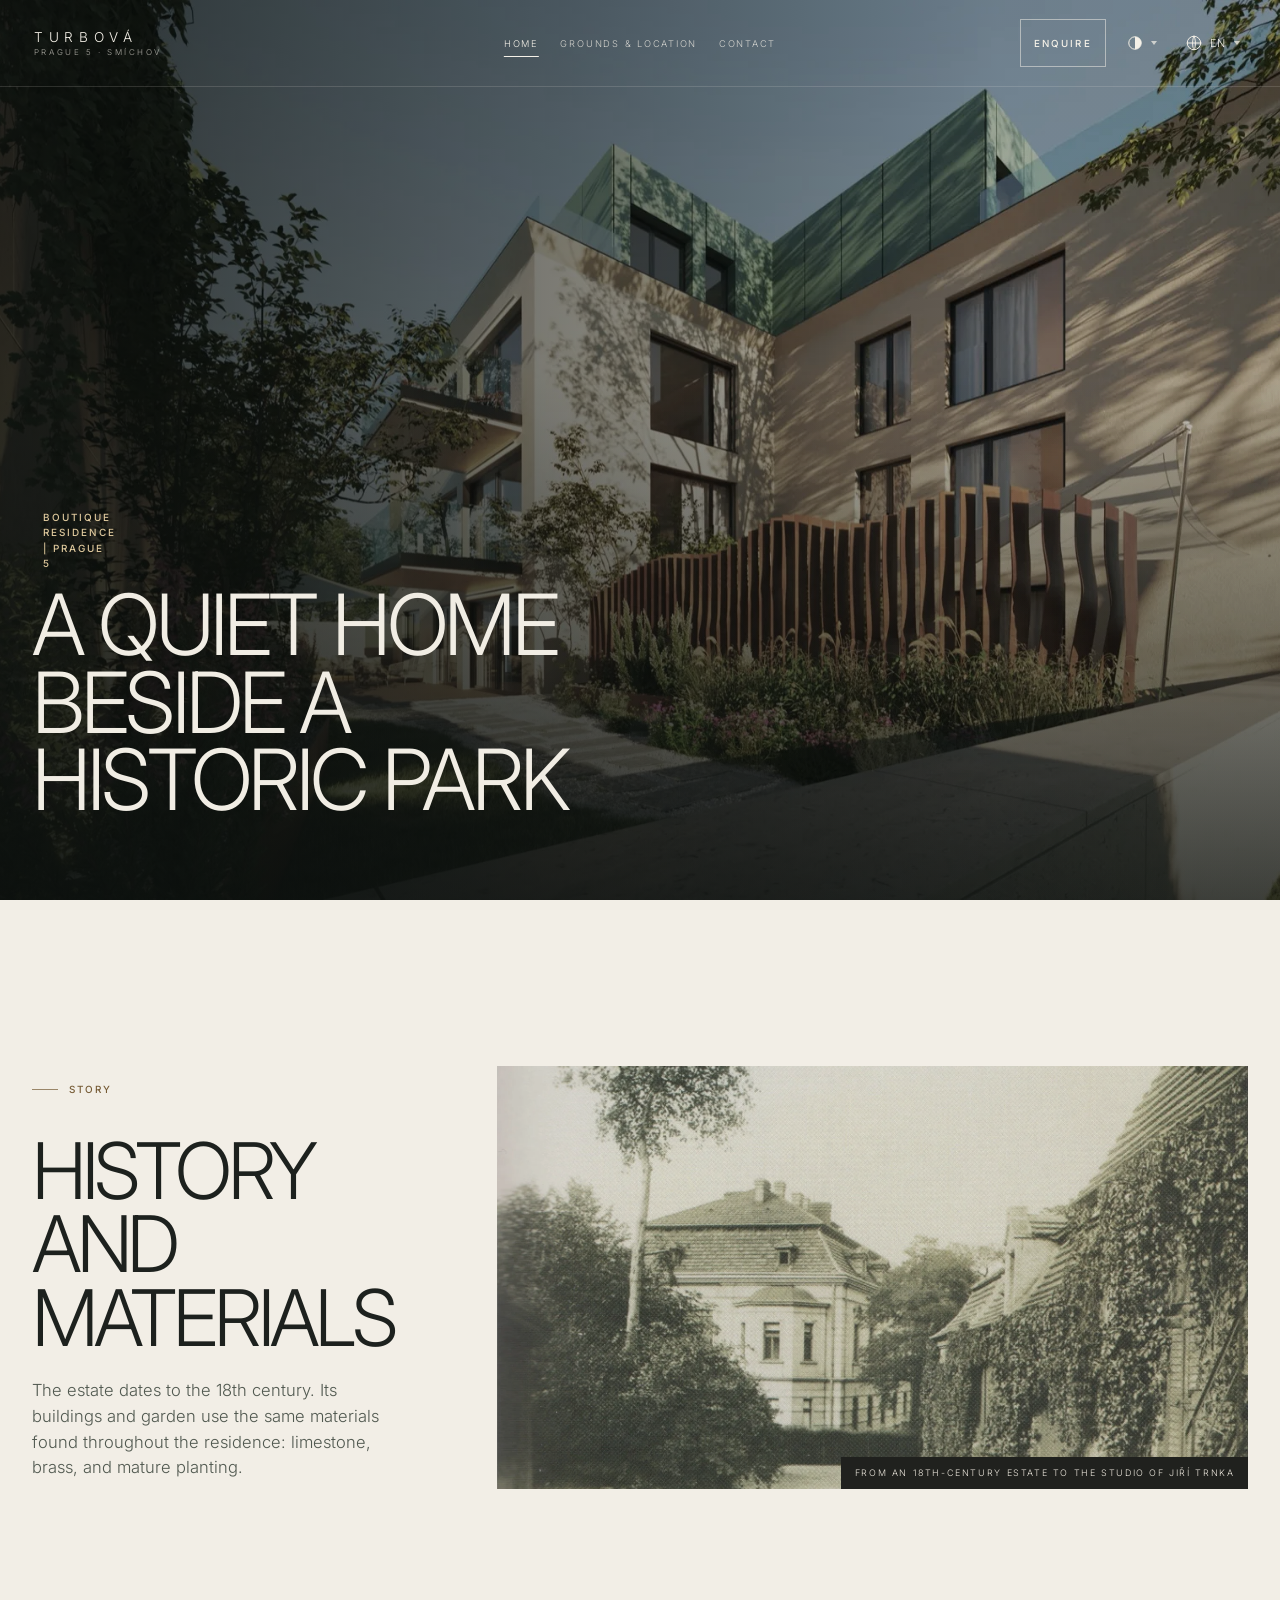
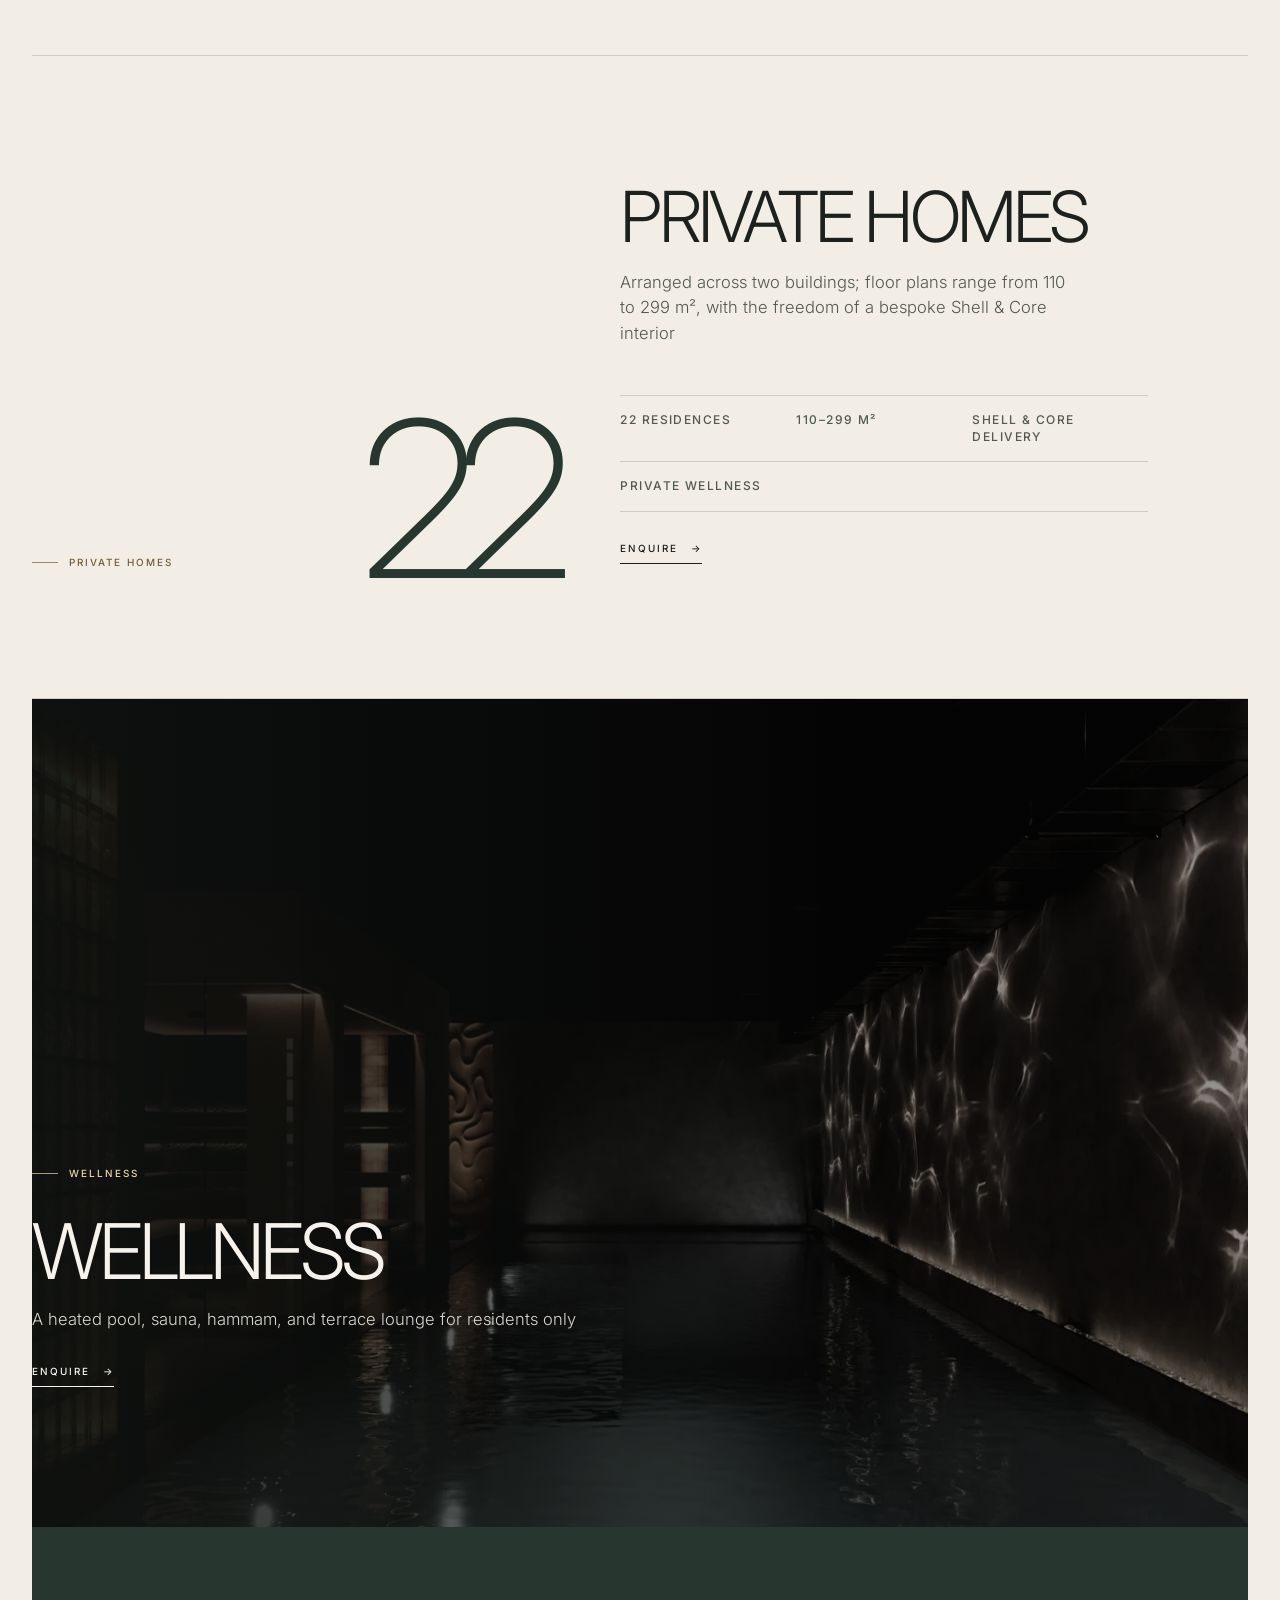
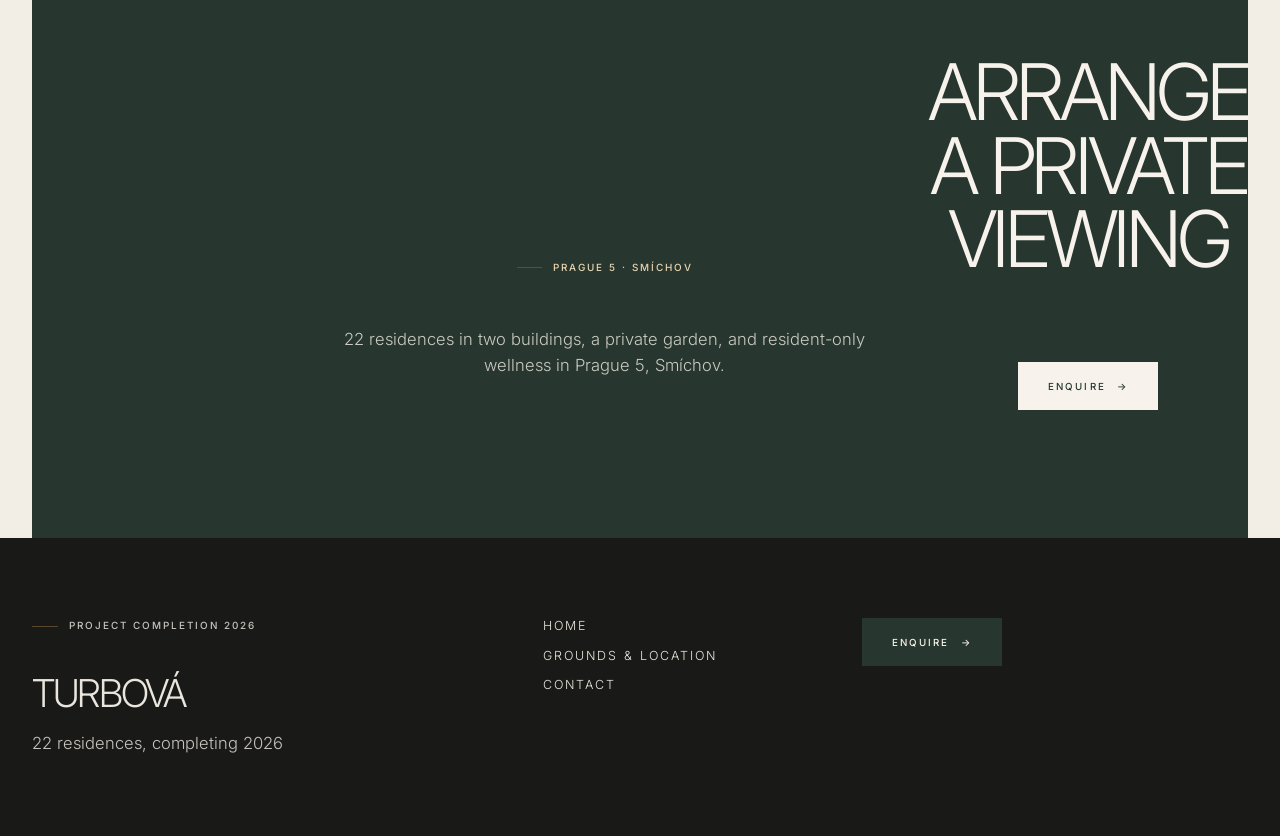
==== commit 4906c4ad: "Consolidate site into three-page experience" ====
--- a/index.html
+++ b/index.html
@@ -11,12 +11,12 @@
     <link rel="preconnect" href="https://fonts.gstatic.com" crossorigin />
     <link rel="stylesheet" href="https://fonts.googleapis.com/css2?family=Inter:wght@300;400;500;600&display=swap" media="print" onload="this.media='all'" />
     <noscript><link rel="stylesheet" href="https://fonts.googleapis.com/css2?family=Inter:wght@300;400;500;600&display=swap" /></noscript>
-    <link rel="stylesheet" href="assets/styles/styles.css?v=layout-20260814e" />
+    <link rel="stylesheet" href="assets/styles/styles.css?v=288aa606eb" />
   </head>
   <body data-page="home">
     <div class="page-transition" aria-hidden="true"></div>
     <div id="site-shell"></div>
-    <script defer src="assets/scripts/site-data-home.js?v=bb5807bd4b"></script>
-    <script defer src="assets/scripts/app.js?v=layout-20260814"></script>
+    <script defer src="assets/scripts/site-data-home.js?v=33b9d76a47"></script>
+    <script defer src="assets/scripts/app.js?v=76293116c6"></script>
   </body>
 </html>
--- a/assets/styles/styles.css
+++ b/assets/styles/styles.css
@@ -2414,6 +2414,172 @@
     width: 3rem;
     height: 3rem;
     font-size: 1.15rem;
+  }
+}
+
+/* ---------------------------------------------------------------------
+   Three-page edit: concise residence facts and the combined location map
+   --------------------------------------------------------------------- */
+.home-project-proof__facts {
+  display: flex;
+  flex-wrap: wrap;
+  gap: 0;
+  margin: clamp(2rem, 4vw, 3rem) 0 1.5rem;
+  padding: 0;
+  list-style: none;
+  border-top: 1px solid var(--line);
+}
+
+.home-project-proof__facts li {
+  flex: 1 1 11rem;
+  padding: 1rem 1.25rem 1rem 0;
+  color: var(--ink-soft);
+  font-size: var(--fs-xs);
+  font-weight: 500;
+  letter-spacing: 0.12em;
+  line-height: 1.4;
+  text-transform: uppercase;
+  border-bottom: 1px solid var(--line);
+}
+
+.location-map-section {
+  box-sizing: border-box;
+  width: min(1440px, calc(100vw - 64px));
+  margin: 0 auto;
+  padding: clamp(6rem, 11vw, 11rem) 0;
+}
+
+.location-map-section__intro {
+  display: grid;
+  grid-template-columns: minmax(9rem, 3fr) minmax(0, 9fr);
+  gap: 2rem;
+  margin-bottom: clamp(2.5rem, 5vw, 5rem);
+}
+
+.location-map-section__intro > .eyebrow {
+  margin-top: 0.7rem;
+}
+
+.location-map-section__title {
+  max-width: 11ch;
+  margin: 0;
+  font-size: clamp(2.75rem, 5.4vw, 6.5rem);
+  line-height: 0.96;
+  text-wrap: balance;
+}
+
+.location-map-section__copy {
+  grid-column: 2;
+  display: grid;
+  grid-template-columns: repeat(2, minmax(0, 1fr));
+  gap: clamp(1.5rem, 4vw, 4rem);
+  max-width: 58rem;
+}
+
+.location-map-section__copy p {
+  margin: 0;
+  color: var(--ink-soft);
+  font-size: var(--fs-base);
+  line-height: 1.75;
+}
+
+.location-map-section__frame {
+  display: grid;
+  grid-template-columns: minmax(0, 1fr) minmax(18rem, 25rem);
+  min-height: clamp(34rem, 58vw, 46rem);
+  overflow: hidden;
+  background: var(--paper-deep);
+  box-shadow: var(--shadow-soft), var(--media-ring);
+}
+
+.location-map-section__frame iframe {
+  display: block;
+  width: 100%;
+  min-height: 100%;
+  border: 0;
+  filter: grayscale(0.72) sepia(0.14) saturate(0.8) contrast(0.96);
+}
+
+.location-map-section__card {
+  display: flex;
+  flex-direction: column;
+  justify-content: center;
+  padding: clamp(2rem, 4vw, 4rem);
+  color: #f7f3ec;
+  background: var(--forest-deep);
+}
+
+.location-map-section__card .eyebrow,
+.location-map-section__card .text-link {
+  color: #e9d5b0;
+}
+
+.location-map-section__card h3 {
+  margin: 0 0 clamp(2rem, 4vw, 3.5rem);
+  color: inherit;
+  font-size: clamp(2rem, 3.5vw, 3.5rem);
+  line-height: 1;
+  text-wrap: balance;
+}
+
+.location-map-section__card dl {
+  margin: 0 0 clamp(2rem, 4vw, 3.5rem);
+}
+
+.location-map-section__card dl div {
+  display: grid;
+  grid-template-columns: minmax(6.5rem, 0.8fr) minmax(0, 1.2fr);
+  gap: 1rem;
+  padding: 1rem 0;
+  border-top: 1px solid rgba(247, 243, 236, 0.22);
+}
+
+.location-map-section__card dt,
+.location-map-section__card dd {
+  margin: 0;
+}
+
+.location-map-section__card dt {
+  color: #f7f3ec;
+  font-family: var(--serif);
+  font-size: var(--fs-lg);
+}
+
+.location-map-section__card dd {
+  color: rgba(247, 243, 236, 0.75);
+  font-size: var(--fs-sm);
+  line-height: 1.5;
+}
+
+@media (max-width: 860px) {
+  .location-map-section {
+    width: calc(100vw - 40px);
+    padding: 5rem 0;
+  }
+
+  .location-map-section__intro,
+  .location-map-section__copy,
+  .location-map-section__frame {
+    grid-template-columns: 1fr;
+  }
+
+  .location-map-section__copy {
+    grid-column: auto;
+  }
+
+  .location-map-section__frame iframe {
+    min-height: 28rem;
+  }
+}
+
+@media (max-width: 480px) {
+  .location-map-section__frame iframe {
+    min-height: 22rem;
+  }
+
+  .location-map-section__card dl div {
+    grid-template-columns: 1fr;
+    gap: 0.35rem;
   }
 }
 
@@ -4408,6 +4574,7 @@
   min-height: clamp(22rem, 54svh, 32rem);
   padding: clamp(1.5rem, 3vw, 2.5rem);
   border-right-color: var(--line);
+  container-type: inline-size;
 }
 
 .story-timeline-scroll .story-timeline__item:first-child {
@@ -4700,20 +4867,28 @@
   background: transparent;
 }
 
-/* Long translated chronology labels must remain inside their own panel. */
+/* Timeline display type scales against the panel rather than the viewport.
+   This keeps every translated label intact even after the panel width caps. */
 .story-timeline-scroll .story-timeline__item strong {
   display: block;
   min-width: 0;
   max-width: 100%;
-  overflow-wrap: anywhere;
-  hyphens: auto;
-  text-wrap: balance;
-}
-
-.story-timeline-scroll .story-timeline__title--long {
-  font-size: clamp(2.35rem, 3.4vw, 3.25rem);
+  font-size: clamp(3rem, 28cqi, 6rem);
+  overflow-wrap: normal;
+  hyphens: none;
+  text-wrap: nowrap;
+  white-space: nowrap;
+}
+
+.story-timeline-scroll .story-timeline__item .story-timeline__title--medium {
+  font-size: clamp(2.65rem, 22cqi, 4.6rem);
+  line-height: 0.92;
+}
+
+.story-timeline-scroll .story-timeline__item .story-timeline__title--long {
+  font-size: clamp(2.1rem, 15cqi, 3.25rem);
   line-height: 0.96;
-  letter-spacing: -0.07em;
+  letter-spacing: -0.075em;
 }
 
 @media (max-width: 860px) {
@@ -4757,11 +4932,15 @@
   }
 
   .story-timeline-scroll .story-timeline__item strong {
-    font-size: clamp(2.7rem, 12vw, 4.8rem);
-  }
-
-  .story-timeline-scroll .story-timeline__title--long {
-    font-size: clamp(2.1rem, 8.5vw, 2.65rem);
+    font-size: clamp(2.7rem, 28cqi, 4.8rem);
+  }
+
+  .story-timeline-scroll .story-timeline__item .story-timeline__title--medium {
+    font-size: clamp(2.5rem, 22cqi, 4.25rem);
+  }
+
+  .story-timeline-scroll .story-timeline__item .story-timeline__title--long {
+    font-size: clamp(2rem, 15cqi, 2.65rem);
     line-height: 1;
   }
 }
@@ -5203,3 +5382,24 @@
     line-height: 1.08;
   }
 }
+
+/* The full-screen mobile menu owns the top layer while open. */
+body.menu-open .site-header {
+  visibility: hidden;
+  pointer-events: none;
+}
+
+@media (max-width: 860px) {
+  .mobile-menu__head .eyebrow {
+    display: none;
+  }
+
+  .mobile-menu__head h2 {
+    margin-top: 0;
+  }
+
+  .mobile-menu .mobile-close {
+    color: #f7f3ec;
+    border-color: rgba(247, 243, 236, 0.45);
+  }
+}
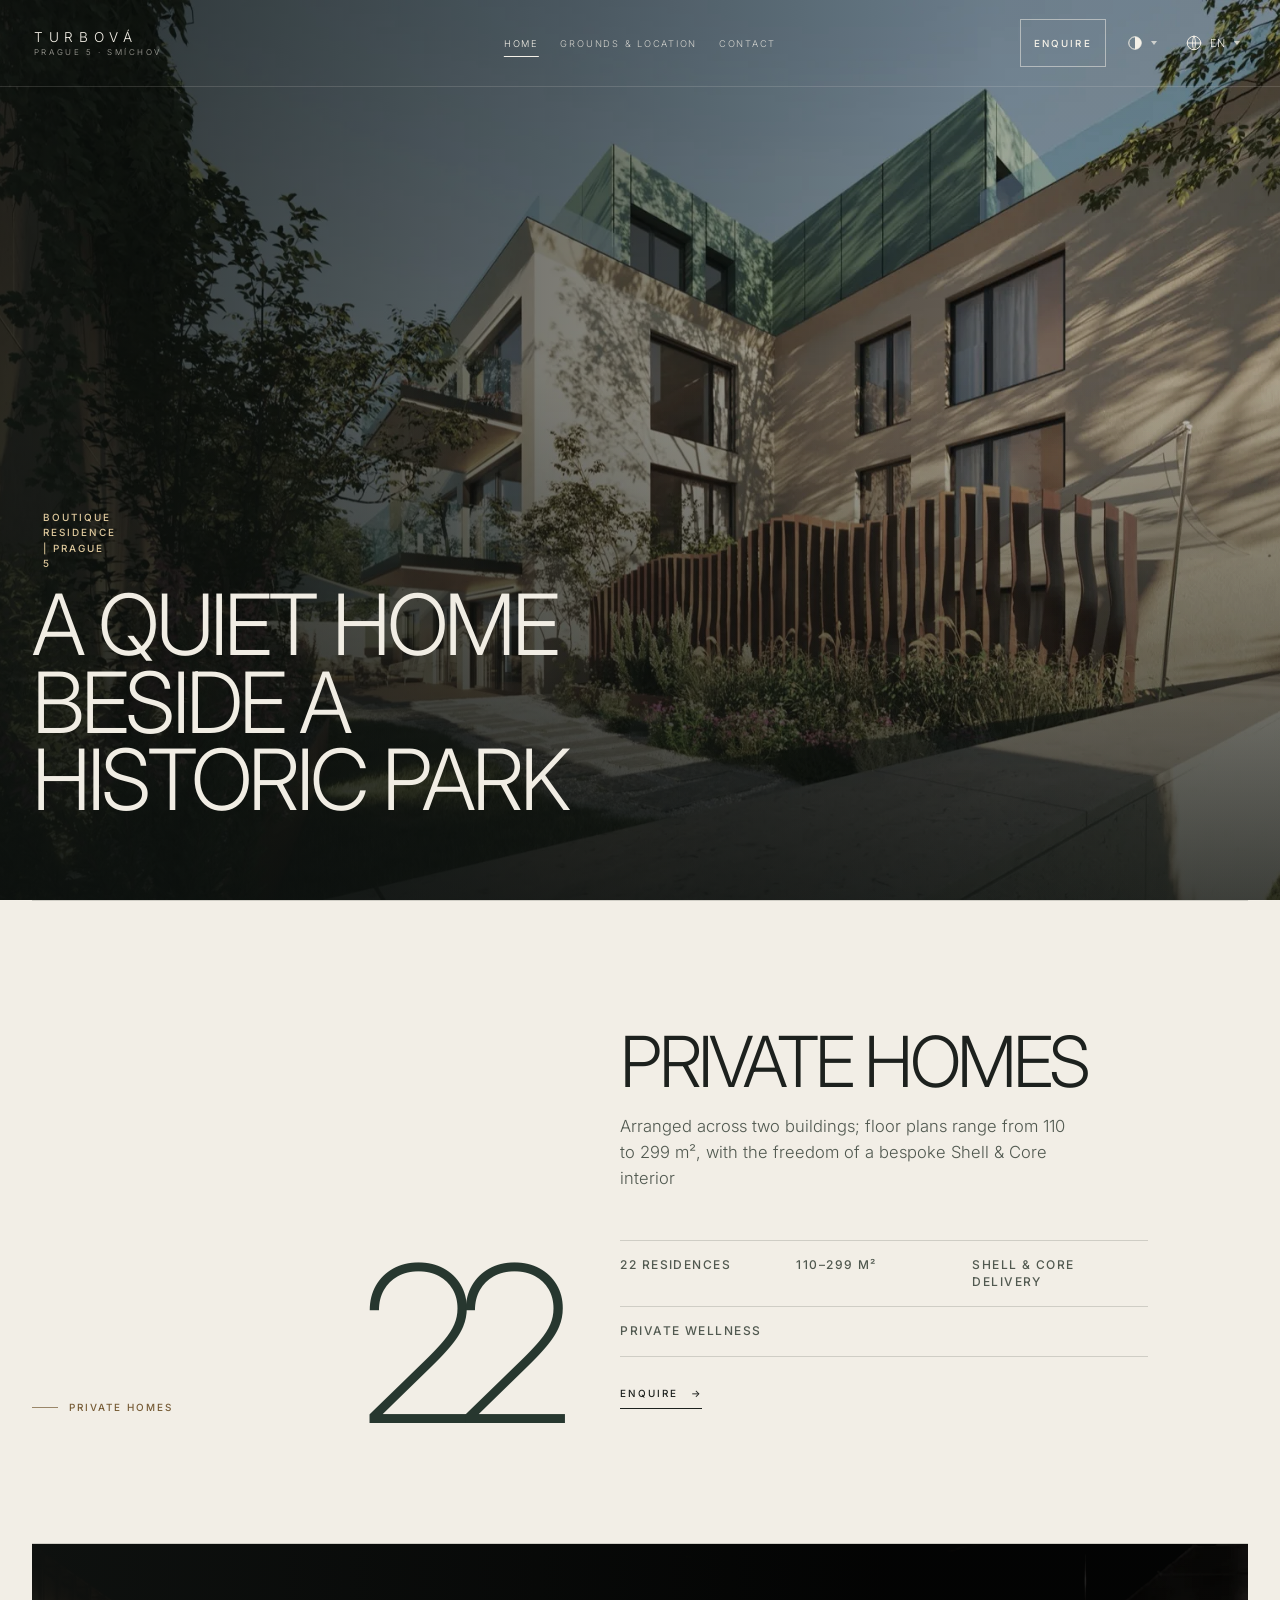
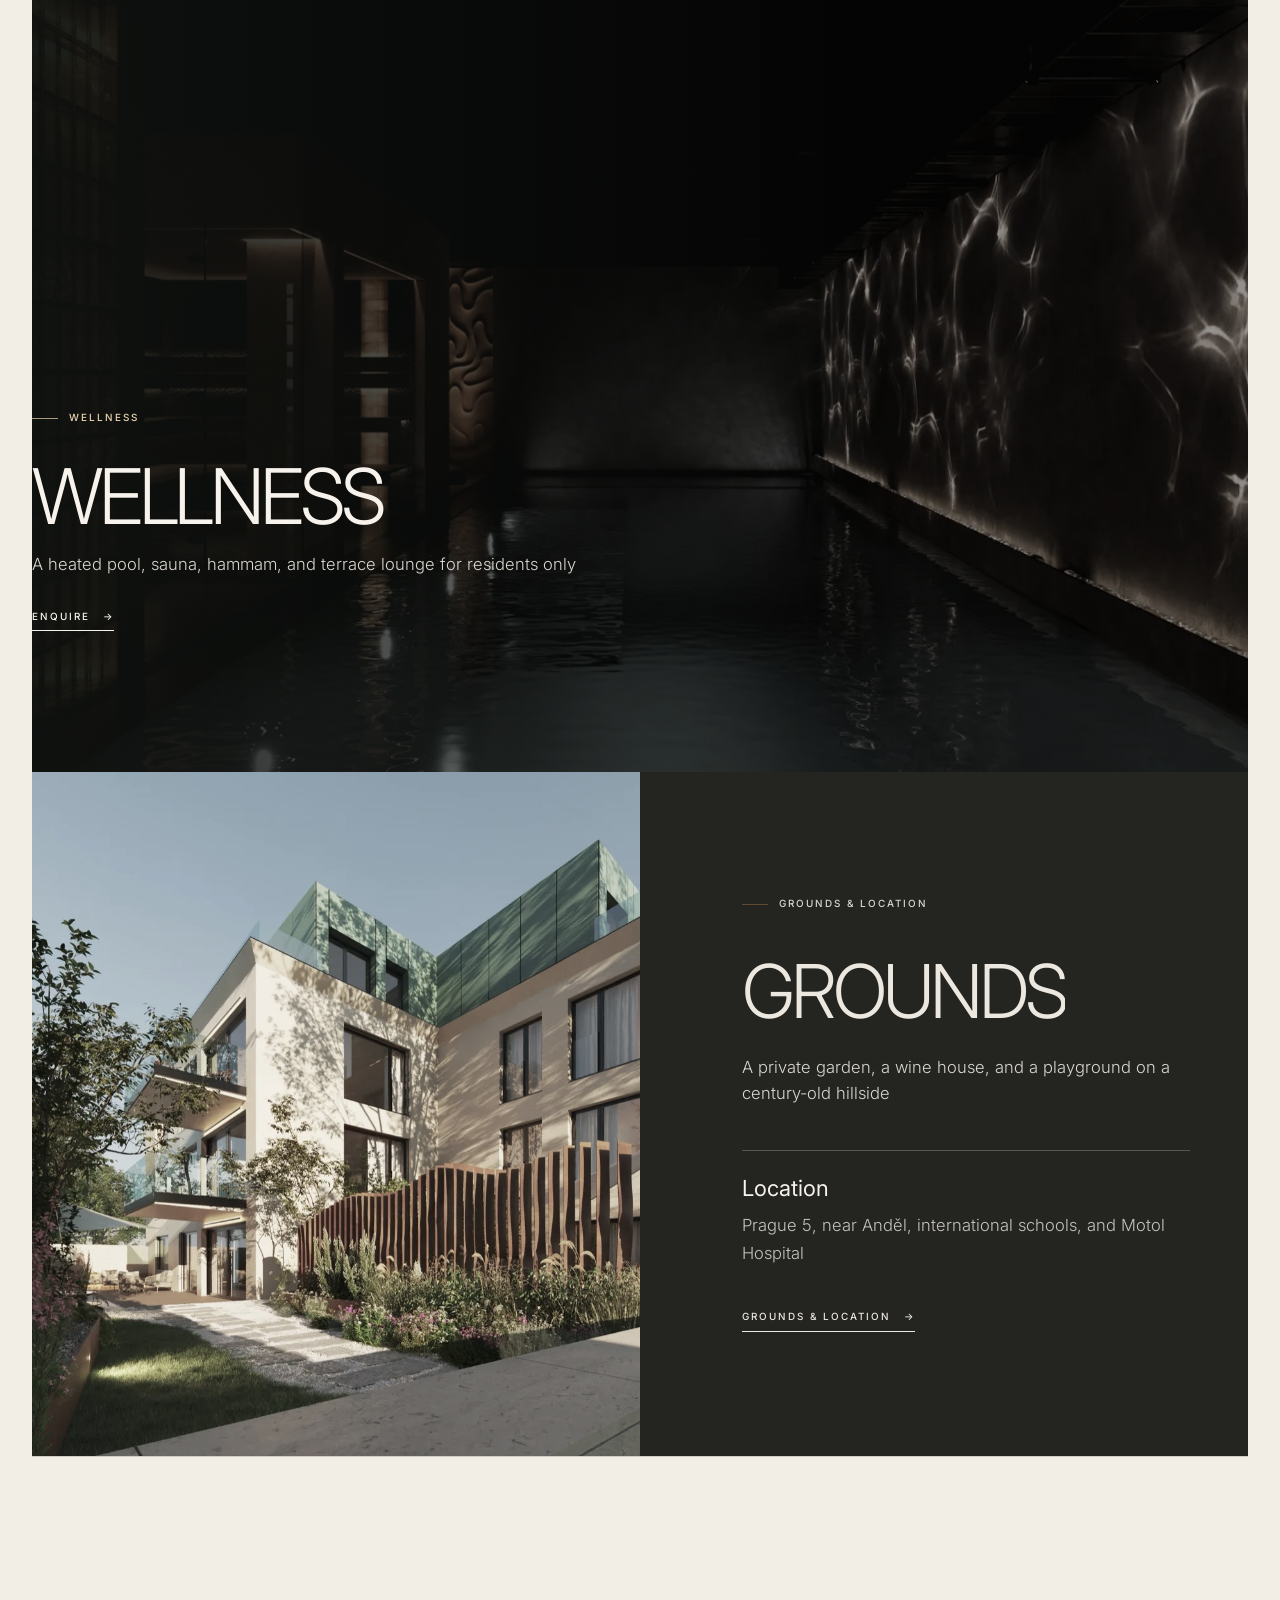
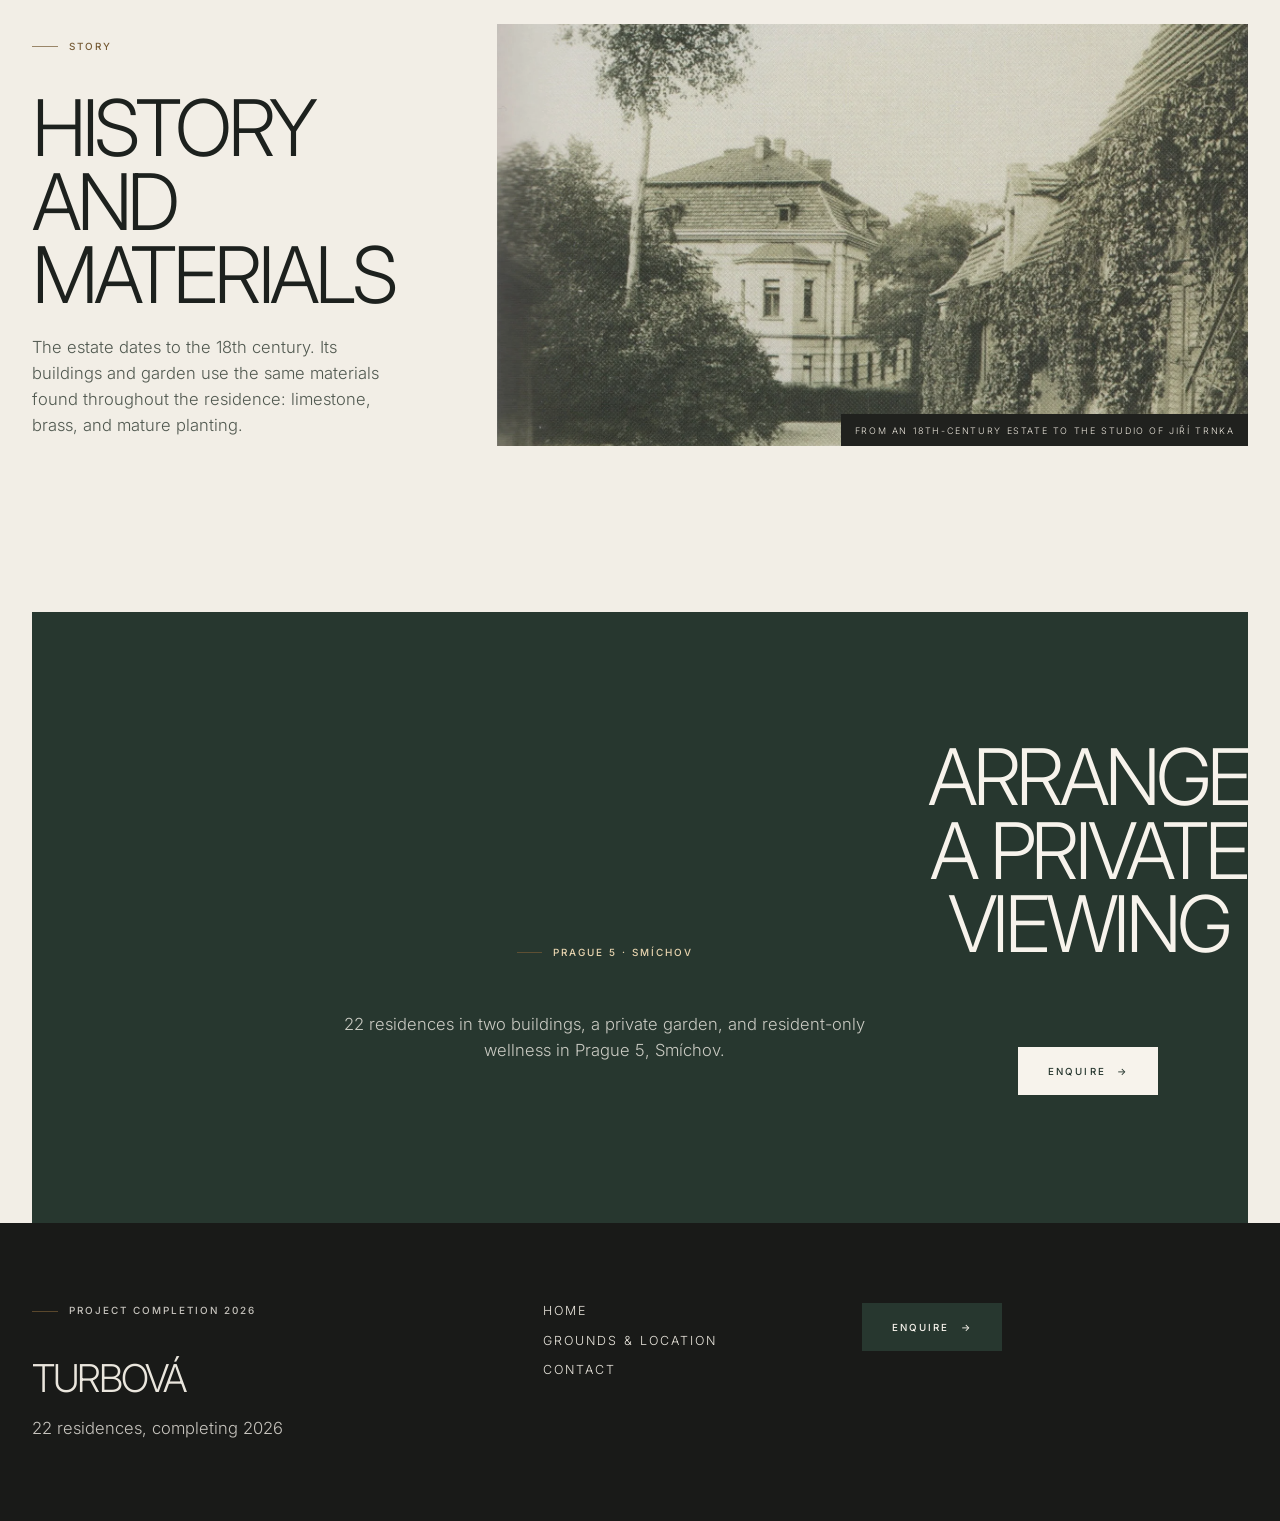
==== commit 15bccfd7: "Refine home story flow and location map" ====
--- a/index.html
+++ b/index.html
@@ -11,12 +11,12 @@
     <link rel="preconnect" href="https://fonts.gstatic.com" crossorigin />
     <link rel="stylesheet" href="https://fonts.googleapis.com/css2?family=Inter:wght@300;400;500;600&display=swap" media="print" onload="this.media='all'" />
     <noscript><link rel="stylesheet" href="https://fonts.googleapis.com/css2?family=Inter:wght@300;400;500;600&display=swap" /></noscript>
-    <link rel="stylesheet" href="assets/styles/styles.css?v=288aa606eb" />
+    <link rel="stylesheet" href="assets/styles/styles.css?v=f4ea70f4d8" />
   </head>
   <body data-page="home">
     <div class="page-transition" aria-hidden="true"></div>
     <div id="site-shell"></div>
     <script defer src="assets/scripts/site-data-home.js?v=33b9d76a47"></script>
-    <script defer src="assets/scripts/app.js?v=76293116c6"></script>
+    <script defer src="assets/scripts/app.js?v=d5a9491f97"></script>
   </body>
 </html>
--- a/assets/styles/styles.css
+++ b/assets/styles/styles.css
@@ -2442,6 +2442,30 @@
   border-bottom: 1px solid var(--line);
 }
 
+.home-split__location-note {
+  display: grid;
+  gap: 0.45rem;
+  width: 100%;
+  padding-top: 1.25rem;
+  border-top: 1px solid rgba(247, 243, 236, 0.24);
+}
+
+.home-split__location-note strong {
+  color: #f7f3ec;
+  font-family: var(--serif);
+  font-size: var(--fs-lg);
+  font-weight: 400;
+}
+
+.home-split__location-note span {
+  color: rgba(247, 243, 236, 0.76);
+  line-height: 1.65;
+}
+
+.home-premise--history {
+  border-top: 1px solid var(--line);
+}
+
 .location-map-section {
   box-sizing: border-box;
   width: min(1440px, calc(100vw - 64px));
@@ -2484,29 +2508,73 @@
 }
 
 .location-map-section__frame {
-  display: grid;
-  grid-template-columns: minmax(0, 1fr) minmax(18rem, 25rem);
-  min-height: clamp(34rem, 58vw, 46rem);
+  position: relative;
+  min-height: clamp(38rem, 59vw, 49rem);
+  padding: clamp(0.65rem, 1.25vw, 1.15rem);
   overflow: hidden;
-  background: var(--paper-deep);
+  background: var(--paper-warm);
   box-shadow: var(--shadow-soft), var(--media-ring);
 }
 
-.location-map-section__frame iframe {
+.location-map-section__map {
+  position: relative;
+  min-height: inherit;
+  overflow: hidden;
+  background: #d8d6cc;
+}
+
+.location-map-section__map::after {
+  content: "";
+  position: absolute;
+  inset: 0;
+  z-index: 1;
+  pointer-events: none;
+  background:
+    linear-gradient(180deg, rgba(244, 239, 231, 0.12), transparent 24%),
+    linear-gradient(90deg, rgba(31, 42, 28, 0.1), transparent 30%, transparent 72%, rgba(31, 42, 28, 0.08));
+  box-shadow: inset 0 0 0 1px rgba(var(--ink-rgb), 0.09);
+}
+
+.location-map-section__map iframe {
   display: block;
   width: 100%;
+  height: 100%;
   min-height: 100%;
+  position: absolute;
+  inset: 0;
   border: 0;
-  filter: grayscale(0.72) sepia(0.14) saturate(0.8) contrast(0.96);
+  filter: grayscale(0.86) sepia(0.2) saturate(0.64) contrast(0.92) brightness(1.08);
+}
+
+.location-map-section__coordinates {
+  position: absolute;
+  top: clamp(1rem, 2vw, 1.5rem);
+  left: clamp(1rem, 2vw, 1.5rem);
+  z-index: 2;
+  padding: 0.65rem 0.8rem;
+  color: var(--ink-soft);
+  background: rgba(var(--paper-rgb), 0.9);
+  -webkit-backdrop-filter: blur(8px);
+  backdrop-filter: blur(8px);
+  font-size: var(--fs-2xs);
+  font-weight: 500;
+  letter-spacing: 0.16em;
+  text-transform: uppercase;
 }
 
 .location-map-section__card {
+  position: absolute;
+  right: clamp(2rem, 4vw, 4.5rem);
+  bottom: clamp(2rem, 4vw, 4.5rem);
+  z-index: 3;
   display: flex;
   flex-direction: column;
   justify-content: center;
-  padding: clamp(2rem, 4vw, 4rem);
+  width: min(24rem, calc(100% - 4rem));
+  padding: clamp(2rem, 3.5vw, 3.25rem);
   color: #f7f3ec;
-  background: var(--forest-deep);
+  background: linear-gradient(155deg, rgba(47, 63, 50, 0.97), rgba(24, 36, 28, 0.98));
+  box-shadow: 0 30px 80px -34px rgba(13, 18, 14, 0.7);
 }
 
 .location-map-section__card .eyebrow,
@@ -2558,8 +2626,7 @@
   }
 
   .location-map-section__intro,
-  .location-map-section__copy,
-  .location-map-section__frame {
+  .location-map-section__copy {
     grid-template-columns: 1fr;
   }
 
@@ -2567,13 +2634,26 @@
     grid-column: auto;
   }
 
-  .location-map-section__frame iframe {
+  .location-map-section__frame {
+    min-height: 0;
+    padding: 0.65rem;
+  }
+
+  .location-map-section__map {
     min-height: 28rem;
   }
+
+  .location-map-section__card {
+    position: relative;
+    right: auto;
+    bottom: auto;
+    width: 100%;
+    margin: 0;
+  }
 }
 
 @media (max-width: 480px) {
-  .location-map-section__frame iframe {
+  .location-map-section__map {
     min-height: 22rem;
   }
 
@@ -4134,7 +4214,11 @@
   padding: clamp(4rem, 8vw, 9rem) max(32px, calc((100vw - 1440px) / 2));
   color: #ece8df;
 }
-.home-split--grounds .home-split__copy { padding-left: clamp(3rem, 8vw, 9rem); }
+.home-split--grounds .home-split__copy {
+  padding-left: clamp(3rem, 8vw, 9rem);
+  color: #ece8df;
+  background: #242521;
+}
 .home-split--location { background: #d5d1c8; color: var(--ink); }
 .home-split--location .home-split__copy { color: var(--ink); padding-right: clamp(3rem, 8vw, 9rem); }
 .home-split h2 { margin: 0.4rem 0 0.8rem; font-size: clamp(3rem, 5.8vw, 6.5rem); }
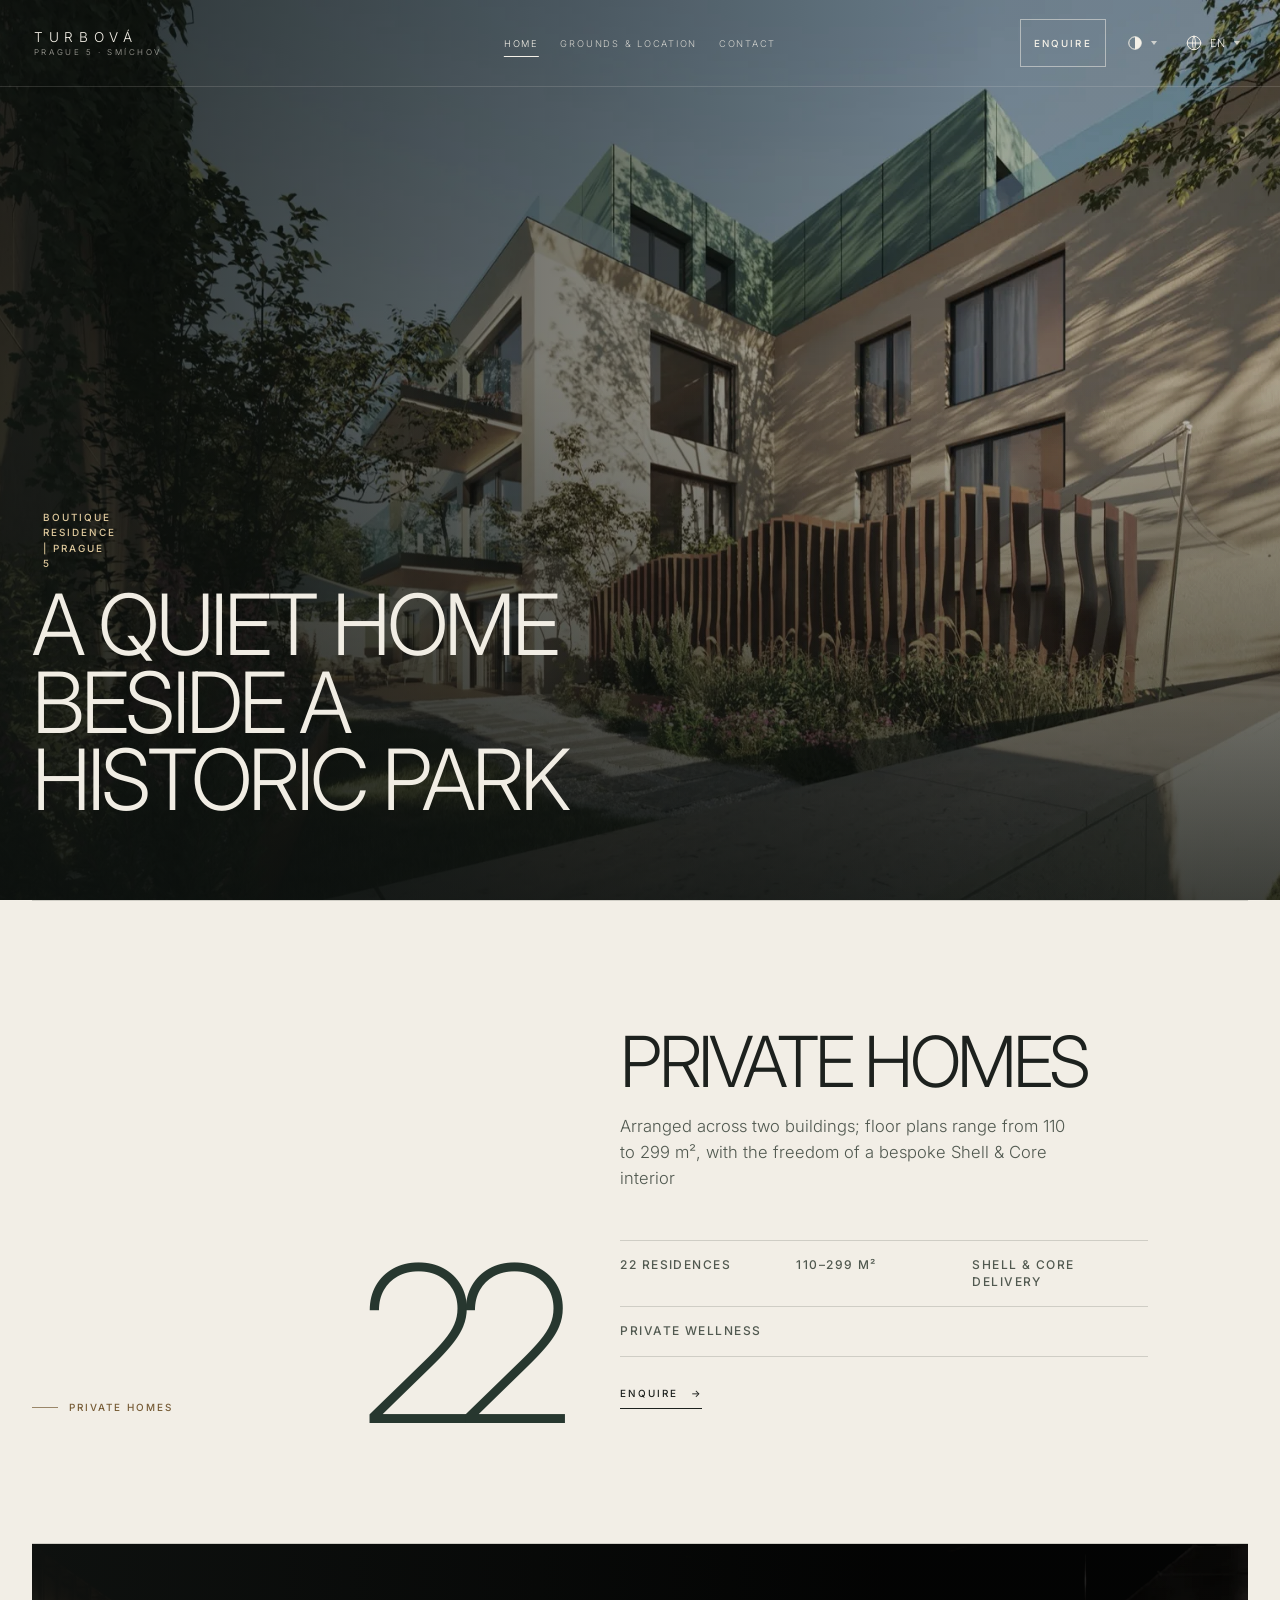
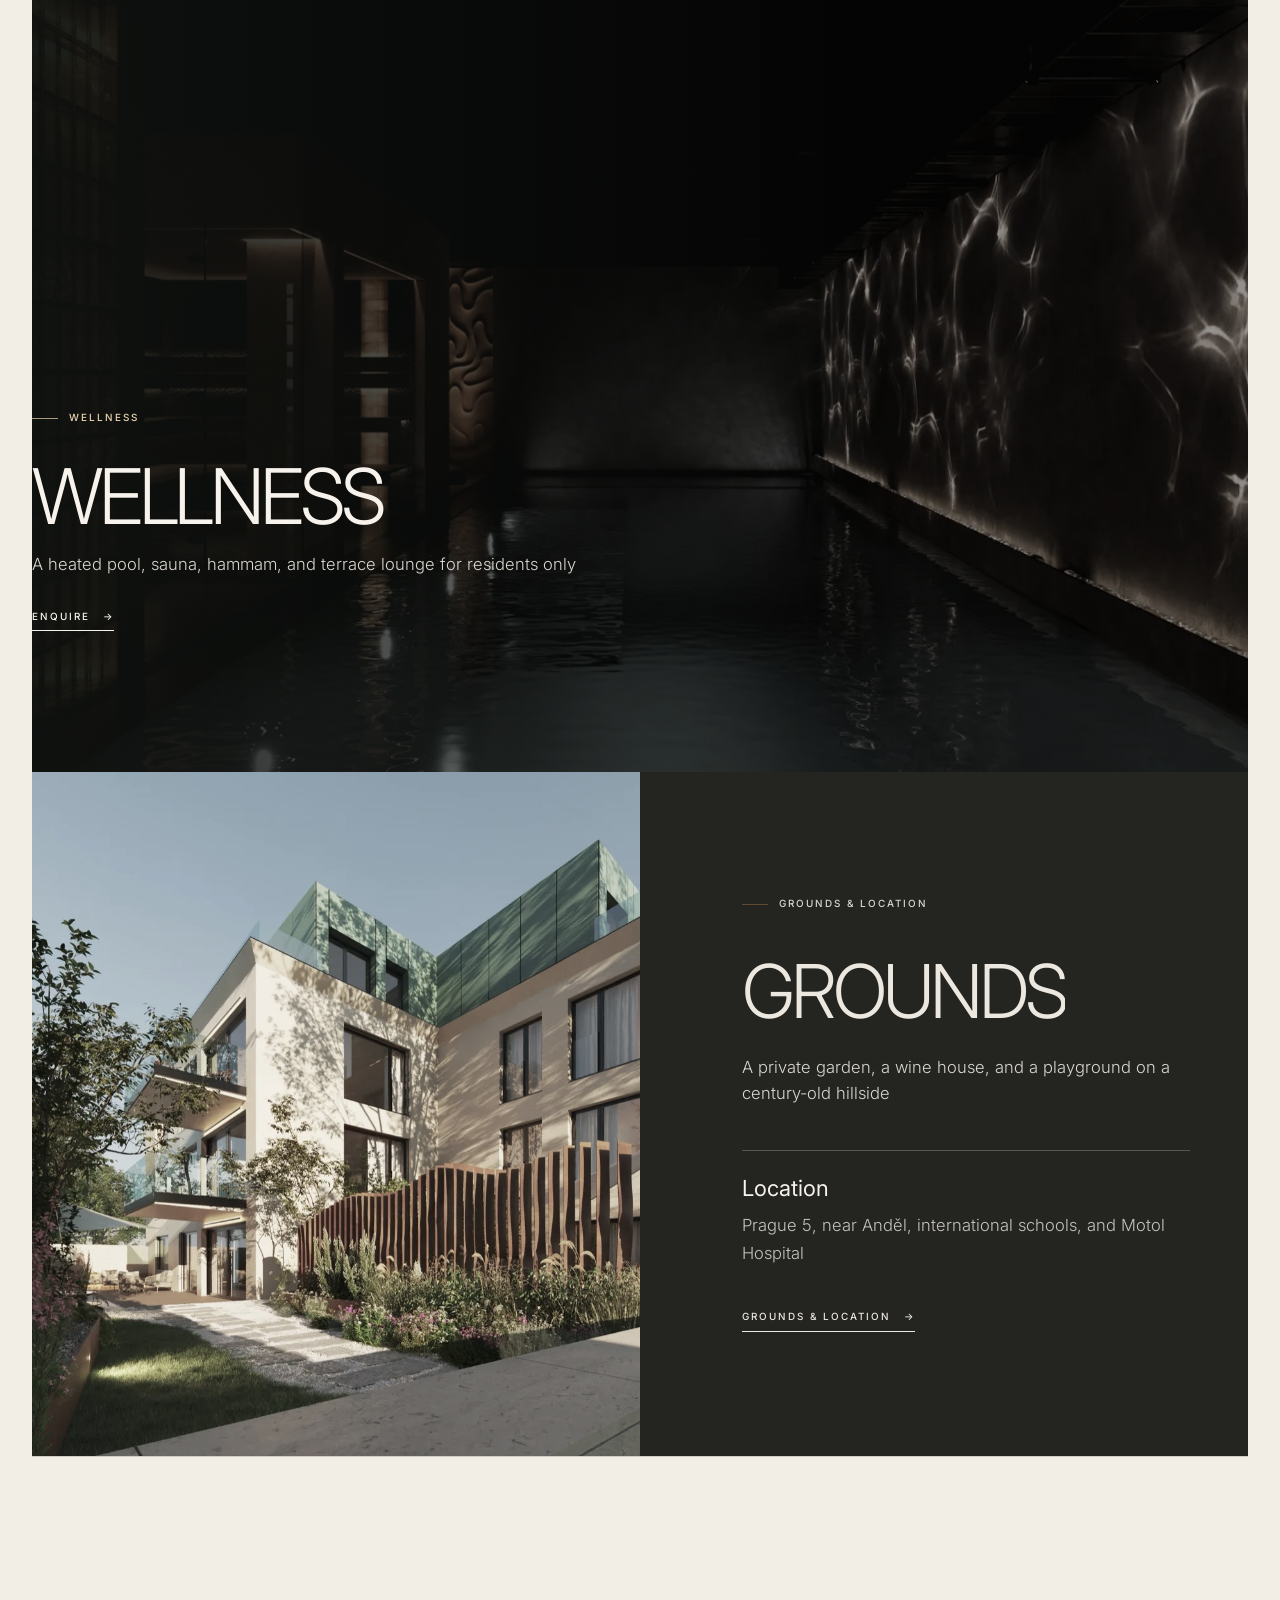
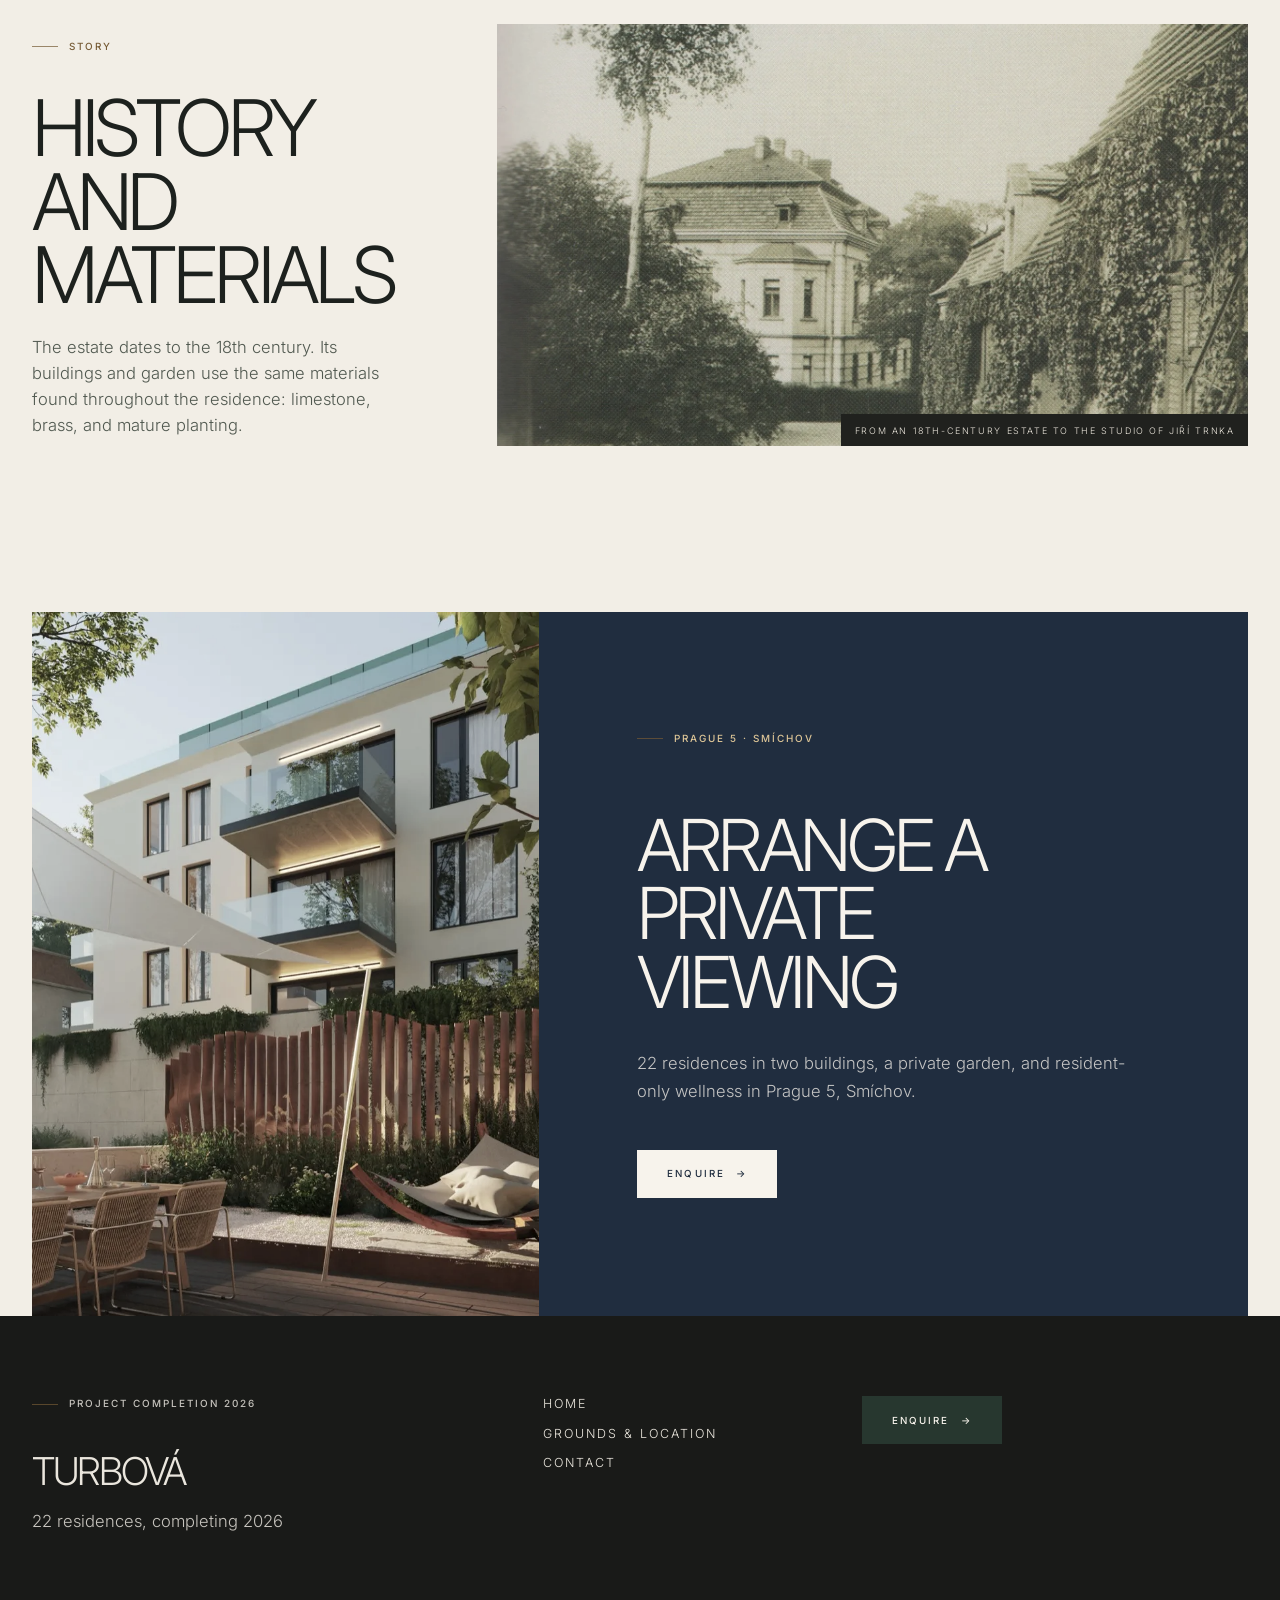
==== commit 6834f486: "Polish map and enquiry experience" ====
--- a/index.html
+++ b/index.html
@@ -11,12 +11,12 @@
     <link rel="preconnect" href="https://fonts.gstatic.com" crossorigin />
     <link rel="stylesheet" href="https://fonts.googleapis.com/css2?family=Inter:wght@300;400;500;600&display=swap" media="print" onload="this.media='all'" />
     <noscript><link rel="stylesheet" href="https://fonts.googleapis.com/css2?family=Inter:wght@300;400;500;600&display=swap" /></noscript>
-    <link rel="stylesheet" href="assets/styles/styles.css?v=f4ea70f4d8" />
+    <link rel="stylesheet" href="assets/styles/styles.css?v=29b4fe062d" />
   </head>
   <body data-page="home">
     <div class="page-transition" aria-hidden="true"></div>
     <div id="site-shell"></div>
     <script defer src="assets/scripts/site-data-home.js?v=33b9d76a47"></script>
-    <script defer src="assets/scripts/app.js?v=d5a9491f97"></script>
+    <script defer src="assets/scripts/app.js?v=20fab475d4"></script>
   </body>
 </html>
--- a/assets/styles/styles.css
+++ b/assets/styles/styles.css
@@ -5487,3 +5487,315 @@
     border-color: rgba(247, 243, 236, 0.45);
   }
 }
+
+/* =====================================================================
+   Focused August polish — quieter map, photographic viewing invitation,
+   and a more composed concierge form.
+   ===================================================================== */
+.location-map-section__map iframe {
+  opacity: 0.88;
+  filter: grayscale(1) sepia(0.08) saturate(0.32) contrast(0.82) brightness(1.13);
+}
+
+.location-map-section__map::after {
+  background:
+    linear-gradient(180deg, rgba(244, 239, 231, 0.2), transparent 28%),
+    linear-gradient(90deg, rgba(35, 39, 34, 0.08), transparent 34%, transparent 74%, rgba(35, 39, 34, 0.08));
+}
+
+.location-map-section__marker {
+  position: absolute;
+  top: 50%;
+  left: 50%;
+  z-index: 3;
+  display: block;
+  width: clamp(2.35rem, 3vw, 3.2rem);
+  color: #c83f32;
+  pointer-events: none;
+  filter: drop-shadow(0 8px 10px rgba(56, 24, 18, 0.32));
+  transform: translate(-50%, -100%);
+}
+
+.location-map-section__marker svg {
+  display: block;
+  width: 100%;
+  height: auto;
+}
+
+.home-enquiry {
+  display: grid;
+  grid-template-columns: minmax(0, 5fr) minmax(0, 7fr);
+  gap: 0;
+  align-items: stretch;
+  min-height: clamp(36rem, 55vw, 48rem);
+  padding: 0;
+  overflow: hidden;
+  color: #f7f3ec;
+  background: #202d3f;
+  text-align: left;
+}
+
+.home-enquiry__media {
+  min-height: inherit;
+  margin: 0;
+  overflow: hidden;
+}
+
+.home-enquiry__media img {
+  display: block;
+  width: 100%;
+  height: 100%;
+  min-height: inherit;
+  object-fit: cover;
+  object-position: 58% center;
+  filter: saturate(0.72) contrast(1.05);
+  transition: transform 900ms var(--ease-soft);
+}
+
+.home-enquiry:hover .home-enquiry__media img {
+  transform: scale(1.015);
+}
+
+.home-enquiry__copy {
+  display: grid;
+  grid-template-columns: minmax(0, 1fr);
+  align-content: center;
+  justify-items: start;
+  padding: clamp(3.5rem, 7vw, 8rem);
+}
+
+.home-enquiry__copy .eyebrow {
+  margin: 0 0 clamp(2.25rem, 5vw, 4.5rem);
+  color: #dec697;
+}
+
+.home-enquiry__copy h2 {
+  max-width: 10ch;
+  margin: 0;
+  color: inherit;
+  font-size: clamp(3rem, 5.6vw, 6.4rem);
+  line-height: 0.96;
+}
+
+.home-enquiry__copy > p:not(.eyebrow) {
+  max-width: 32rem;
+  margin: 2rem 0 2.75rem;
+  color: rgba(247, 243, 236, 0.76);
+  line-height: 1.7;
+}
+
+.home-enquiry__copy .button-primary {
+  grid-column: 1;
+  align-self: auto;
+  color: #202d3f;
+  background: #f7f3ec;
+}
+
+.contact-cover__copy .lead {
+  max-width: 35rem;
+  margin-top: 1.75rem;
+  color: rgba(247, 243, 236, 0.78);
+  line-height: 1.7;
+}
+
+.contact-shell {
+  grid-template-columns: minmax(15rem, 3.25fr) minmax(0, 8.75fr);
+  gap: clamp(3rem, 7vw, 8rem);
+}
+
+.contact-shell__intro {
+  top: 7rem;
+}
+
+.contact-shell__intro > strong {
+  font-size: clamp(3.75rem, 6.5vw, 6.75rem);
+}
+
+.contact-shell .contact-form {
+  box-sizing: border-box;
+  max-width: none;
+  gap: 0;
+  padding: clamp(2rem, 4.5vw, 4.5rem);
+  background: rgba(var(--surface-rgb), 0.72);
+  border: 1px solid var(--line);
+  box-shadow: 0 32px 80px -56px rgba(13, 16, 14, 0.65);
+}
+
+.contact-shell .contact-form__group {
+  padding: 0;
+}
+
+.contact-shell .contact-form__group + .contact-form__group {
+  margin-top: clamp(3rem, 6vw, 5.5rem);
+  padding-top: clamp(3rem, 6vw, 5.5rem);
+  border-top: 1px solid var(--line);
+}
+
+.contact-form__legend {
+  margin-bottom: clamp(2rem, 4vw, 3rem);
+  color: var(--ink);
+  font-size: clamp(1.75rem, 2.8vw, 2.6rem);
+  font-weight: 300;
+  line-height: 1.08;
+}
+
+.contact-form__step {
+  display: inline-block;
+  margin-right: 1.25rem;
+  color: var(--brass);
+  font-size: var(--fs-xs);
+  font-weight: 600;
+  letter-spacing: 0.18em;
+  vertical-align: 0.45em;
+}
+
+.contact-form .field-grid {
+  gap: 1.75rem 1.5rem;
+}
+
+.contact-form .field {
+  gap: 0.7rem;
+}
+
+.contact-form .field--choice {
+  gap: 1.1rem;
+}
+
+.contact-form .field__label {
+  color: var(--ink-soft);
+}
+
+.contact-shell .field__input {
+  min-height: 60px;
+  padding: 1rem 1.15rem;
+  background: rgba(var(--paper-rgb), 0.42);
+  border-color: rgba(var(--ink-rgb), 0.25);
+}
+
+.contact-shell .field__input:hover {
+  border-color: rgba(var(--ink-rgb), 0.48);
+}
+
+.contact-shell .field__input:focus {
+  background: rgba(var(--surface-rgb), 0.94);
+  border-color: var(--brass);
+}
+
+.contact-shell .phone-input__prefix {
+  min-width: 4.5rem;
+  justify-content: center;
+  color: var(--ink-soft);
+  background: rgba(var(--paper-rgb), 0.72);
+  border-color: rgba(var(--ink-rgb), 0.25);
+}
+
+.contact-form .choice-stack {
+  gap: 2.5rem;
+  margin-bottom: 2.5rem;
+}
+
+.contact-form .choice-row {
+  gap: 0.65rem;
+}
+
+.contact-form .choice-chip span {
+  min-height: 50px;
+  padding: 0.7rem 1.3rem;
+  color: var(--ink-soft);
+  background: rgba(var(--paper-rgb), 0.35);
+  border-color: rgba(var(--ink-rgb), 0.28);
+}
+
+.contact-form .choice-chip input:checked + span {
+  color: var(--accent-fill-ink);
+  background: var(--accent-fill-bg);
+  border-color: var(--accent-fill-bg);
+}
+
+.contact-form__consent {
+  max-width: 38rem;
+  margin: clamp(2.5rem, 5vw, 4rem) 0 0;
+  padding-top: 1.5rem;
+  color: var(--ink-soft);
+  border-top: 1px solid var(--line);
+  line-height: 1.65;
+}
+
+.contact-form__actions {
+  margin-top: 1.5rem;
+}
+
+.contact-form__actions .button {
+  min-width: 15rem;
+  min-height: 58px;
+  justify-content: space-between;
+}
+
+@media (prefers-reduced-motion: reduce) {
+  .home-enquiry__media img {
+    transition: none;
+  }
+}
+
+@media (max-width: 960px) {
+  .home-enquiry {
+    grid-template-columns: 1fr;
+    min-height: 0;
+  }
+
+  .home-enquiry__media,
+  .home-enquiry__media img {
+    min-height: clamp(22rem, 70vw, 34rem);
+  }
+
+  .home-enquiry__copy {
+    padding: clamp(3.5rem, 10vw, 6rem) clamp(1.5rem, 8vw, 4rem);
+  }
+
+  .contact-shell {
+    grid-template-columns: 1fr;
+  }
+}
+
+@media (max-width: 640px) {
+  .location-map-section__marker {
+    width: 2.35rem;
+  }
+
+  .home-enquiry__copy h2 {
+    font-size: clamp(2.8rem, 13vw, 4rem);
+  }
+
+  .home-enquiry__copy .eyebrow {
+    margin-bottom: 2rem;
+  }
+
+  .contact-shell .contact-form {
+    padding: 1.5rem 1.25rem;
+  }
+
+  .contact-form__legend {
+    font-size: clamp(1.6rem, 8vw, 2.1rem);
+  }
+
+  .contact-form__step {
+    display: block;
+    margin: 0 0 0.75rem;
+    vertical-align: baseline;
+  }
+
+  .contact-form .field-grid {
+    gap: 1.2rem;
+  }
+
+  .contact-form .choice-row {
+    display: grid;
+    grid-template-columns: 1fr;
+  }
+
+  .contact-form .choice-chip,
+  .contact-form .choice-chip span,
+  .contact-form__actions .button {
+    width: 100%;
+  }
+}
